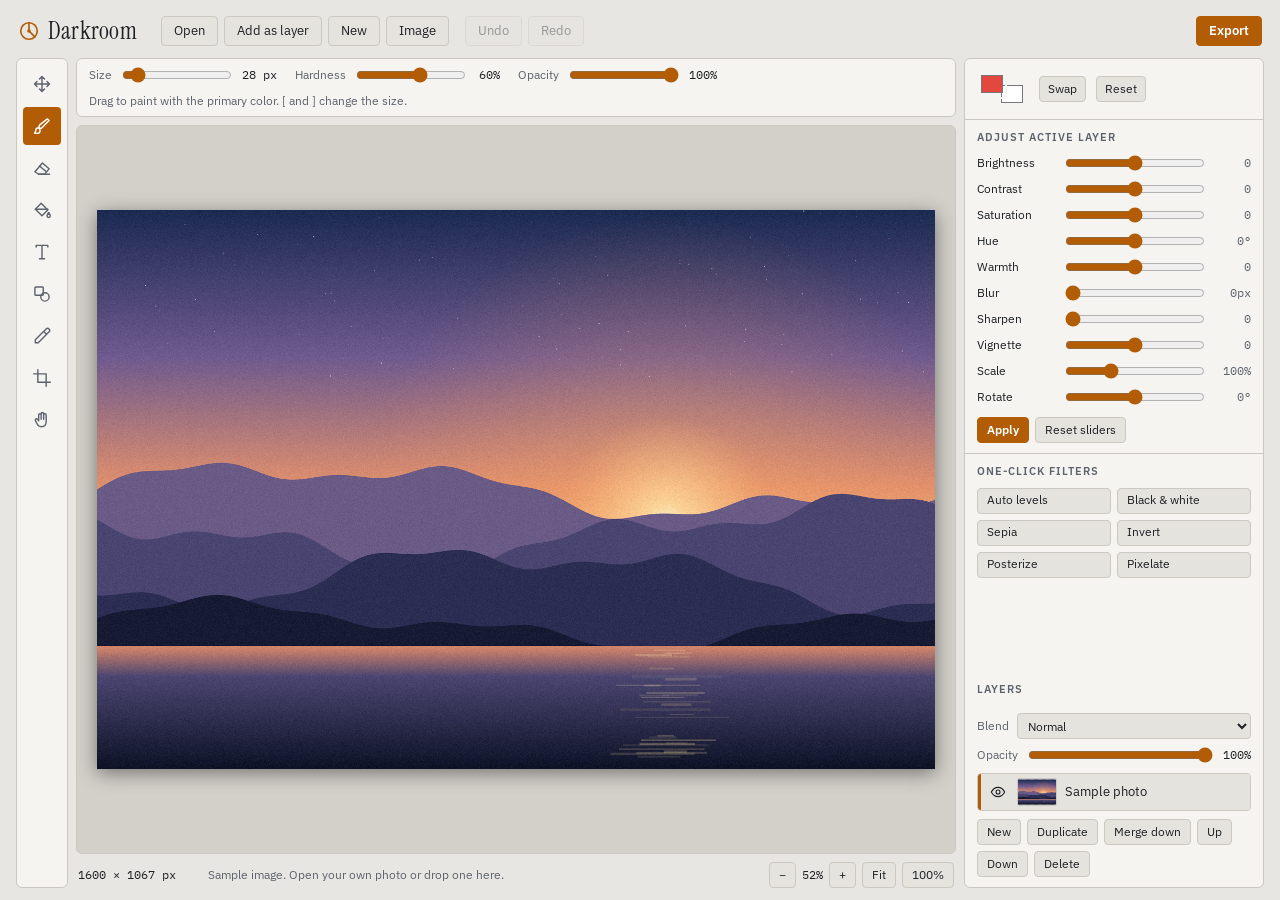
==== photo-editor/index.html @ 84dec525 "Add Darkroom, a browser-based photo editor Single-file editor with layers, blend modes, brush and er" ====
<!doctype html>
<html lang="en">
<head>
<meta charset="utf-8">
<meta name="viewport" content="width=device-width,initial-scale=1,viewport-fit=cover">
<title>Darkroom Editor</title>
<meta name="claude:viewport-fit-sides" content="cover">
<link rel="preconnect" href="https://fonts.googleapis.com">
<link rel="preconnect" href="https://fonts.gstatic.com" crossorigin>
<link href="https://fonts.googleapis.com/css2?family=IBM+Plex+Mono:wght@400;500&family=IBM+Plex+Sans:wght@400;500;600&family=Instrument+Serif&family=Lora:wght@400;700&family=Montserrat:wght@400;700&family=Oswald:wght@400;600&family=Playfair+Display:wght@400;700&display=swap" rel="stylesheet">
<style>
/* Layout: workspace shell. Header on top, tool rail left, canvas stage center, inspector right.
   Dark-first, like a darkroom. The amber accent is the safelight. */
:root {
  --bg: #14161a;
  --panel: #1b1e24;
  --panel-2: #23272f;
  --line: #2f343d;
  --fg: #e7e9ed;
  --muted: #8d95a2;
  --accent: #f2a541;
  --accent-ink: #1b1206;
  --stage: #0e1013;
  --check-a: #3b4049;
  --check-b: #30343c;
  --danger: #e5604f;
  --font-ui: "IBM Plex Sans", system-ui, -apple-system, "Segoe UI", sans-serif;
  --font-display: "Instrument Serif", Georgia, "Times New Roman", serif;
  --font-mono: "IBM Plex Mono", ui-monospace, Menlo, Consolas, monospace;
  color-scheme: dark;
}
@media (prefers-color-scheme: light) {
  :root:not([data-theme="dark"]) {
    --bg: #e8e6e2; --panel: #f5f4f1; --panel-2: #e5e3de; --line: #cbc8c1;
    --fg: #1d2024; --muted: #5d636c; --accent: #b25d06; --accent-ink: #ffffff;
    --stage: #d3d0ca; --check-a: #ffffff; --check-b: #d6d6d6; --danger: #b8392a;
    color-scheme: light;
  }
}
:root[data-theme="light"] {
  --bg: #e8e6e2; --panel: #f5f4f1; --panel-2: #e5e3de; --line: #cbc8c1;
  --fg: #1d2024; --muted: #5d636c; --accent: #b25d06; --accent-ink: #ffffff;
  --stage: #d3d0ca; --check-a: #ffffff; --check-b: #d6d6d6; --danger: #b8392a;
  color-scheme: light;
}

* { box-sizing: border-box; }
[hidden] { display: none !important; }
html, body { height: 100%; }
body {
  margin: 0;
  background: var(--bg);
  color: var(--fg);
  font: 13px/1.4 var(--font-ui);
  padding-left: max(16px, env(safe-area-inset-left, 0px));
  padding-right: max(16px, env(safe-area-inset-right, 0px));
  padding-block: 12px;
  -webkit-font-smoothing: antialiased;
}
button, input, select, textarea { font: inherit; color: inherit; }
button { cursor: pointer; }
:focus-visible { outline: 2px solid var(--accent); outline-offset: 1px; }

.app {
  height: 100%;
  display: grid;
  grid-template-columns: 52px minmax(0, 1fr) 300px;
  grid-template-rows: auto auto minmax(0, 1fr) auto;
  grid-template-areas: "top top top" "rail opts side" "rail stage side" "rail status side";
  gap: 8px;
  min-width: 0;
}
.top { grid-area: top; display: flex; flex-wrap: wrap; align-items: center; gap: 8px 16px; padding: 4px 2px; min-width: 0; }
.rail { grid-area: rail; }
.opts { grid-area: opts; }
.stagewrap { grid-area: stage; }
.status { grid-area: status; }
.side { grid-area: side; }

.brand { display: flex; align-items: center; gap: 8px; margin-right: 8px; }
.brand svg { width: 22px; height: 22px; color: var(--accent); }
.word { font-family: var(--font-display); font-size: 24px; line-height: 1; letter-spacing: .01em; }
.group { display: flex; flex-wrap: wrap; gap: 6px; align-items: center; }

.btn {
  height: 30px; padding: 0 12px; border-radius: 4px;
  background: var(--panel-2); border: 1px solid var(--line); color: var(--fg);
  display: inline-flex; align-items: center; gap: 6px; white-space: nowrap;
}
.btn:hover:not(:disabled) { border-color: var(--muted); }
.btn:disabled { opacity: .4; cursor: default; }
.btn.primary { background: var(--accent); color: var(--accent-ink); border-color: var(--accent); font-weight: 600; }
.btn.sm { height: 26px; padding: 0 9px; font-size: 12px; }
.btn[aria-pressed="true"] { border-color: var(--accent); color: var(--accent); }

.menu { position: relative; }
.menu summary { list-style: none; }
.menu summary::-webkit-details-marker { display: none; }
.menu-pop {
  position: absolute; z-index: 20; top: 34px; left: 0; min-width: 190px;
  background: var(--panel); border: 1px solid var(--line); border-radius: 6px; padding: 4px;
  display: flex; flex-direction: column; box-shadow: 0 10px 30px rgba(0,0,0,.35);
}
.menu-pop button { text-align: left; background: none; border: 0; padding: 7px 10px; border-radius: 4px; }
.menu-pop button:hover { background: var(--panel-2); }

.rail {
  background: var(--panel); border: 1px solid var(--line); border-radius: 6px;
  display: flex; flex-direction: column; align-items: center; gap: 4px; padding: 6px 0;
}
.tool {
  width: 38px; height: 38px; display: grid; place-items: center;
  background: none; border: 1px solid transparent; border-radius: 4px; color: var(--muted);
}
.tool svg { width: 20px; height: 20px; fill: none; stroke: currentColor; stroke-width: 1.7; stroke-linecap: round; stroke-linejoin: round; }
.tool:hover { color: var(--fg); background: var(--panel-2); }
.tool[aria-pressed="true"] { color: var(--accent-ink); background: var(--accent); }

.opts {
  background: var(--panel); border: 1px solid var(--line); border-radius: 6px;
  display: flex; flex-wrap: wrap; align-items: center; gap: 8px 18px; padding: 6px 12px; min-height: 42px; min-width: 0;
}
.ctl { display: inline-flex; align-items: center; gap: 8px; color: var(--muted); font-size: 12px; }
.ctl output { font-family: var(--font-mono); font-size: 11.5px; color: var(--fg); min-width: 3.4ch; text-align: right; font-variant-numeric: tabular-nums; }
.ctl input[type="range"] { width: 110px; }
.ctl select, .field select, .field input[type="text"], .field input[type="number"] {
  height: 26px; background: var(--panel-2); border: 1px solid var(--line); border-radius: 4px; padding: 0 6px; color: var(--fg);
}
.hint { color: var(--muted); font-size: 12px; }
input[type="range"] { accent-color: var(--accent); }
input[type="checkbox"] { accent-color: var(--accent); }

.stagewrap {
  position: relative; background: var(--stage); border: 1px solid var(--line); border-radius: 6px; overflow: hidden; min-height: 240px; min-width: 0;
}
#view { position: absolute; inset: 0; width: 100%; height: 100%; touch-action: none; display: block; }
#textInput {
  position: absolute; margin: 0; padding: 0; min-width: 40px; border: 1px dashed var(--accent); outline: none; resize: none;
  background: transparent; line-height: 1.2; overflow: hidden; white-space: pre; z-index: 5; transform-origin: 0 0;
}
.dropnote {
  position: absolute; inset: 8px; border: 2px dashed var(--accent); border-radius: 8px; display: grid; place-items: center;
  background: color-mix(in srgb, var(--stage) 80%, transparent); color: var(--accent); font-size: 16px; font-weight: 600; z-index: 6; pointer-events: none;
}

.status {
  display: flex; flex-wrap: wrap; gap: 4px 16px; align-items: center; color: var(--muted); font-size: 12px; padding: 0 2px; min-width: 0;
}
.status .mono { font-family: var(--font-mono); font-size: 11.5px; color: var(--fg); font-variant-numeric: tabular-nums; }
.status .zoom { margin-left: auto; display: flex; gap: 6px; align-items: center; }

.side {
  background: var(--panel); border: 1px solid var(--line); border-radius: 6px;
  display: flex; flex-direction: column; min-height: 0; min-width: 0;
}
.side h2 {
  margin: 0 0 8px; font-size: 11px; font-weight: 600; text-transform: uppercase; letter-spacing: .09em; color: var(--muted);
}
.side section { padding: 10px 12px; border-bottom: 1px solid var(--line); }
.side section:last-child { border-bottom: 0; }
.scroll { flex: 1 1 auto; min-height: 120px; overflow: auto; }
.colors { display: flex; align-items: center; gap: 10px; }
.swatches { position: relative; width: 52px; height: 40px; }
.swatches input[type="color"] { position: absolute; width: 30px; height: 30px; padding: 0; border: 2px solid var(--panel); border-radius: 4px; background: none; cursor: pointer; }
#fgIn { left: 0; top: 0; z-index: 2; }
#bgIn { left: 20px; top: 10px; }
.colors .btn { padding: 0 8px; }

.adj { display: grid; grid-template-columns: 78px minmax(0, 1fr) 40px; align-items: center; gap: 6px 8px; }
.adj label { color: var(--fg); font-size: 12px; }
.adj output { font-family: var(--font-mono); font-size: 11.5px; text-align: right; color: var(--muted); cursor: pointer; font-variant-numeric: tabular-nums; }
.adj output.on { color: var(--accent); }
.adj input[type="range"] { width: 100%; min-width: 0; }
.row { display: flex; gap: 6px; margin-top: 10px; flex-wrap: wrap; }
.filters { display: grid; grid-template-columns: repeat(2, minmax(0, 1fr)); gap: 6px; }

.layers { flex: 0 0 auto; display: flex; flex-direction: column; gap: 8px; }
.lprops { display: grid; grid-template-columns: 1fr; gap: 6px; }
.lprops .ctl { justify-content: space-between; }
.lprops .ctl input[type="range"] { flex: 1; min-width: 0; }
.lprops select { flex: 1; min-width: 0; }
#layerList { list-style: none; margin: 0; padding: 0; max-height: 190px; overflow: auto; display: flex; flex-direction: column; gap: 2px; border: 1px solid var(--line); border-radius: 4px; background: var(--bg); }
.layer { display: flex; align-items: center; gap: 8px; padding: 4px 6px; cursor: pointer; border-left: 3px solid transparent; }
.layer.active { background: var(--panel-2); border-left-color: var(--accent); }
.layer .eye { width: 22px; height: 22px; background: none; border: 0; color: var(--muted); display: grid; place-items: center; padding: 0; }
.layer .eye[aria-pressed="true"] { color: var(--fg); }
.layer .eye svg { width: 16px; height: 16px; fill: none; stroke: currentColor; stroke-width: 1.7; stroke-linecap: round; stroke-linejoin: round; }
.layer canvas.th { width: 40px; height: 28px; border: 1px solid var(--line); border-radius: 2px; background: repeating-conic-gradient(var(--check-a) 0 25%, var(--check-b) 0 50%) 0 0 / 8px 8px; flex: none; }
.layer .nm { flex: 1; min-width: 0; overflow: hidden; text-overflow: ellipsis; white-space: nowrap; }
.layer input.rn { flex: 1; min-width: 0; height: 22px; background: var(--panel); border: 1px solid var(--accent); border-radius: 3px; padding: 0 4px; }
.lbtns { display: flex; flex-wrap: wrap; gap: 6px; }

.modal { position: fixed; inset: 0; z-index: 50; display: grid; place-items: center; background: rgba(8, 9, 11, .6); padding: 16px; }
.modal .card { width: min(420px, 100%); background: var(--panel); border: 1px solid var(--line); border-radius: 8px; padding: 18px; display: flex; flex-direction: column; gap: 12px; max-height: 100%; overflow: auto; }
.modal h3 { margin: 0; font-family: var(--font-display); font-weight: 400; font-size: 24px; }
.field { display: grid; grid-template-columns: 96px minmax(0, 1fr); align-items: center; gap: 8px; }
.field input[type="number"], .field input[type="text"], .field select { width: 100%; min-width: 0; }
.presets { display: flex; flex-wrap: wrap; gap: 6px; }
.mrow { display: flex; justify-content: flex-end; gap: 8px; margin-top: 4px; }

.toast {
  position: fixed; left: 50%; bottom: max(20px, env(safe-area-inset-bottom, 0px)); transform: translateX(-50%);
  background: var(--fg); color: var(--bg); padding: 8px 14px; border-radius: 6px; font-size: 13px; z-index: 60; max-width: calc(100vw - 32px);
}

@media (max-width: 860px) {
  html, body { height: auto; min-height: 100%; }
  .app { height: auto; grid-template-columns: minmax(0, 1fr); grid-template-rows: auto; grid-template-areas: "top" "rail" "opts" "stage" "status" "side"; }
  .rail { flex-direction: row; overflow-x: auto; justify-content: flex-start; padding: 4px 6px; }
  .tool { flex: none; }
  .stagewrap { height: min(62vh, 560px); }
  .scroll { overflow: visible; }
  #layerList { max-height: 220px; }
}
@media (prefers-reduced-motion: reduce) { * { transition: none !important; animation: none !important; } }
</style>

<div class="app" id="app">
  <header class="top">
    <div class="brand">
      <svg viewBox="0 0 24 24" aria-hidden="true"><circle cx="12" cy="12" r="9" fill="none" stroke="currentColor" stroke-width="1.8"/><path d="M12 3v9l6.4 6.4" fill="none" stroke="currentColor" stroke-width="1.8" stroke-linecap="round"/><circle cx="12" cy="12" r="2" fill="currentColor"/></svg>
      <span class="word">Darkroom</span>
    </div>
    <div class="group">
      <button class="btn" id="btnOpen" type="button">Open</button>
      <button class="btn" id="btnPlace" type="button">Add as layer</button>
      <button class="btn" id="btnNew" type="button">New</button>
      <details class="menu" id="imgMenu">
        <summary class="btn">Image</summary>
        <div class="menu-pop" role="menu">
          <button type="button" data-act="rotcw">Rotate 90° clockwise</button>
          <button type="button" data-act="rotccw">Rotate 90° counter-clockwise</button>
          <button type="button" data-act="fliph">Flip horizontal</button>
          <button type="button" data-act="flipv">Flip vertical</button>
          <button type="button" data-act="resize">Resize image…</button>
          <button type="button" data-act="fit">Fit on screen</button>
        </div>
      </details>
    </div>
    <div class="group">
      <button class="btn" id="btnUndo" type="button" disabled>Undo</button>
      <button class="btn" id="btnRedo" type="button" disabled>Redo</button>
    </div>
    <div class="group" style="margin-left:auto">
      <button class="btn primary" id="btnExport" type="button">Export</button>
    </div>
  </header>

  <nav class="rail" id="rail" aria-label="Tools"></nav>
  <div class="opts" id="opts" aria-label="Tool options"></div>

  <div class="stagewrap" id="stage">
    <canvas id="view" aria-label="Editing canvas"></canvas>
    <textarea id="textInput" hidden spellcheck="false" aria-label="Text to add"></textarea>
    <div class="dropnote" id="dropnote" hidden>Drop an image to open it</div>
  </div>

  <div class="status" id="status">
    <span id="stInfo" class="mono"></span>
    <span id="stPos" class="mono"></span>
    <span id="stHint"></span>
    <span class="zoom">
      <button class="btn sm" id="zOut" type="button" aria-label="Zoom out">−</button>
      <span class="mono" id="zLabel">100%</span>
      <button class="btn sm" id="zIn" type="button" aria-label="Zoom in">+</button>
      <button class="btn sm" id="zFit" type="button">Fit</button>
      <button class="btn sm" id="z100" type="button">100%</button>
    </span>
  </div>

  <aside class="side" aria-label="Inspector">
    <section class="colors">
      <div class="swatches">
        <input type="color" id="bgIn" value="#ffffff" aria-label="Secondary color">
        <input type="color" id="fgIn" value="#e2483d" aria-label="Primary color">
      </div>
      <button class="btn sm" id="swapC" type="button" title="Swap colors (X)">Swap</button>
      <button class="btn sm" id="resetC" type="button" title="Default colors (D)">Reset</button>
    </section>
    <div class="scroll">
      <section>
        <h2>Adjust active layer</h2>
        <div class="adj" id="adj"></div>
        <div class="row">
          <button class="btn sm primary" id="adjApply" type="button">Apply</button>
          <button class="btn sm" id="adjReset" type="button">Reset sliders</button>
        </div>
      </section>
      <section>
        <h2>One-click filters</h2>
        <div class="filters" id="filters"></div>
      </section>
    </div>
    <section class="layers">
      <h2>Layers</h2>
      <div class="lprops">
        <label class="ctl">Blend <select id="blend"></select></label>
        <label class="ctl">Opacity <input type="range" id="lopacity" min="0" max="100" value="100"><output id="lopOut">100%</output></label>
      </div>
      <ul id="layerList"></ul>
      <div class="lbtns">
        <button class="btn sm" id="lNew" type="button">New</button>
        <button class="btn sm" id="lDup" type="button">Duplicate</button>
        <button class="btn sm" id="lMerge" type="button">Merge down</button>
        <button class="btn sm" id="lUp" type="button" aria-label="Move layer up">Up</button>
        <button class="btn sm" id="lDown" type="button" aria-label="Move layer down">Down</button>
        <button class="btn sm" id="lDel" type="button">Delete</button>
      </div>
    </section>
  </aside>
</div>

<input type="file" id="openInput" accept="image/*" hidden>
<input type="file" id="placeInput" accept="image/*" multiple hidden>

<div class="modal" id="mNew" hidden>
  <form class="card" id="fNew">
    <h3>New document</h3>
    <div class="presets">
      <button class="btn sm" type="button" data-w="1080" data-h="1080">Square 1080</button>
      <button class="btn sm" type="button" data-w="1920" data-h="1080">Wide 1920×1080</button>
      <button class="btn sm" type="button" data-w="1080" data-h="1350">Portrait 1080×1350</button>
      <button class="btn sm" type="button" data-w="3000" data-h="2000">Photo 3000×2000</button>
    </div>
    <label class="field">Width (px)<input type="number" id="nW" min="16" max="6000" value="1920"></label>
    <label class="field">Height (px)<input type="number" id="nH" min="16" max="6000" value="1080"></label>
    <label class="field">Background
      <select id="nBg"><option value="#ffffff">White</option><option value="#000000">Black</option><option value="transparent">Transparent</option></select>
    </label>
    <div class="mrow"><button class="btn" type="button" data-close>Cancel</button><button class="btn primary" type="submit">Create</button></div>
  </form>
</div>

<div class="modal" id="mResize" hidden>
  <form class="card" id="fResize">
    <h3>Resize image</h3>
    <label class="field">Width (px)<input type="number" id="rW" min="16" max="6000"></label>
    <label class="field">Height (px)<input type="number" id="rH" min="16" max="6000"></label>
    <label class="ctl"><input type="checkbox" id="rLock" checked> Keep proportions</label>
    <div class="mrow"><button class="btn" type="button" data-close>Cancel</button><button class="btn primary" type="submit">Resize</button></div>
  </form>
</div>

<div class="modal" id="mExport" hidden>
  <form class="card" id="fExport">
    <h3>Export</h3>
    <label class="field">File name<input type="text" id="eName" value="darkroom-image"></label>
    <label class="field">Format
      <select id="eFmt"><option value="png">PNG (lossless, keeps transparency)</option><option value="jpeg">JPEG (smaller, no transparency)</option><option value="webp">WebP (small, keeps transparency)</option></select>
    </label>
    <label class="field" id="eQRow">Quality<span class="ctl"><input type="range" id="eQ" min="40" max="100" value="92"><output id="eQOut">92%</output></span></label>
    <p class="hint" id="eInfo" style="margin:0"></p>
    <div class="mrow"><button class="btn" type="button" data-close>Cancel</button><button class="btn primary" type="submit">Save image</button></div>
  </form>
</div>

<div class="toast" id="toast" role="status" aria-live="polite" hidden></div>

<script>
(() => {
'use strict';

/* ---------- helpers ---------- */
const $ = (s, r = document) => r.querySelector(s);
const $$ = (s, r = document) => [...r.querySelectorAll(s)];
const clamp = (v, a, b) => Math.min(b, Math.max(a, v));
const mk = (w, h) => { const c = document.createElement('canvas'); c.width = Math.max(1, Math.round(w)); c.height = Math.max(1, Math.round(h)); return c; };
const g2 = c => c.getContext('2d');
const clone = c => { const n = mk(c.width, c.height); g2(n).drawImage(c, 0, 0); return n; };
const hexToRgb = h => { const n = parseInt(h.slice(1), 16); return [(n >> 16) & 255, (n >> 8) & 255, n & 255]; };
const toHex = (r, g, b) => '#' + [r, g, b].map(v => v.toString(16).padStart(2, '0')).join('');
function el(tag, attrs = {}, ...kids) {
  const e = document.createElement(tag);
  for (const [k, v] of Object.entries(attrs)) {
    if (k === 'class') e.className = v; else if (k === 'text') e.textContent = v; else e.setAttribute(k, v);
  }
  kids.forEach(k => e.append(k));
  return e;
}
let uid = 1;
const MAX_SIDE = 4000;      // longest side of an opened photo
const MAX_DOC = 6000;       // longest side of a new or resized document

/* ---------- state ---------- */
const S = {
  w: 0, h: 0, layers: [], activeId: null,
  fg: '#e2483d', bg: '#ffffff', tool: 'brush', pristine: true,
  view: { z: 1, x: 0, y: 0 }, space: false, crop: null, cursor: null, draft: null,
};
const OPT = {
  brush: { size: 28, hardness: 60, opacity: 100 },
  eraser: { size: 48, hardness: 60, opacity: 100 },
  bucket: { tol: 30 },
  shape: { kind: 'rect', fill: true, outline: false, sw: 6 },
  text: { family: 'Playfair Display', size: 72, bold: false, italic: false, outline: false },
  crop: { ratio: 'free' },
};
const active = () => S.layers.find(l => l.id === S.activeId);
function newLayer(name, canvas) {
  return { id: uid++, name, canvas: canvas || mk(S.w, S.h), visible: true, opacity: 100, blend: 'source-over', ox: 0, oy: 0, thumb: true };
}

/* ---------- rendering ---------- */
const viewEl = $('#view'), vctx = viewEl.getContext('2d');
const comp = mk(16, 16);
let compDirty = true, rafId = 0, dpr = 1, thumbTimer = 0;
let T = { stage: '#0e1013', a: '#3b4049', b: '#30343c', accent: '#f2a541' };
let checkPattern = null;

function readTheme() {
  const cs = getComputedStyle(document.documentElement);
  const v = n => cs.getPropertyValue(n).trim();
  T = { stage: v('--stage') || T.stage, a: v('--check-a') || T.a, b: v('--check-b') || T.b, accent: v('--accent') || T.accent };
  const p = mk(16, 16), x = g2(p);
  x.fillStyle = T.a; x.fillRect(0, 0, 16, 16);
  x.fillStyle = T.b; x.fillRect(0, 0, 8, 8); x.fillRect(8, 8, 8, 8);
  checkPattern = vctx.createPattern(p, 'repeat');
  requestRender();
}
function requestRender() { if (!rafId) rafId = requestAnimationFrame(() => { rafId = 0; render(); }); }
function invalidate(layer) {
  compDirty = true;
  if (layer) { layer.thumb = true; clearTimeout(thumbTimer); thumbTimer = setTimeout(updateThumbs, 250); }
  requestRender();
}

let stroke = null;
let scratch = null;
function strokePreview(L) {
  if (!scratch || scratch.width !== L.canvas.width || scratch.height !== L.canvas.height) scratch = mk(L.canvas.width, L.canvas.height);
  const x = g2(scratch);
  x.globalCompositeOperation = 'source-over'; x.globalAlpha = 1;
  x.clearRect(0, 0, scratch.width, scratch.height);
  x.drawImage(L.canvas, 0, 0);
  x.globalAlpha = stroke.opacity;
  x.globalCompositeOperation = stroke.erase ? 'destination-out' : 'source-over';
  x.drawImage(stroke.buf, 0, 0);
  x.globalAlpha = 1; x.globalCompositeOperation = 'source-over';
  return scratch;
}
function composite() {
  compDirty = false;
  if (comp.width !== S.w || comp.height !== S.h) { comp.width = S.w; comp.height = S.h; }
  const x = g2(comp);
  x.globalAlpha = 1; x.globalCompositeOperation = 'source-over';
  x.clearRect(0, 0, comp.width, comp.height);
  for (const L of S.layers) {
    if (!L.visible) continue;
    x.globalAlpha = L.opacity / 100;
    x.globalCompositeOperation = L.blend;
    x.drawImage(stroke && stroke.layer === L ? strokePreview(L) : L.canvas, L.ox, L.oy);
  }
  x.globalAlpha = 1; x.globalCompositeOperation = 'source-over';
}

function drawShape(x, d) {
  let { x0, y0, x1, y1 } = d;
  if (d.shift) {
    if (d.kind === 'line') {
      const dx = x1 - x0, dy = y1 - y0, len = Math.hypot(dx, dy), a = Math.round(Math.atan2(dy, dx) / (Math.PI / 4)) * (Math.PI / 4);
      x1 = x0 + Math.cos(a) * len; y1 = y0 + Math.sin(a) * len;
    } else {
      const m = Math.max(Math.abs(x1 - x0), Math.abs(y1 - y0));
      x1 = x0 + Math.sign(x1 - x0 || 1) * m; y1 = y0 + Math.sign(y1 - y0 || 1) * m;
    }
  }
  x.save();
  x.lineWidth = OPT.shape.sw; x.lineJoin = 'round'; x.lineCap = 'round';
  x.beginPath();
  if (d.kind === 'line') {
    x.strokeStyle = S.fg; x.moveTo(x0, y0); x.lineTo(x1, y1); x.stroke();
  } else {
    if (d.kind === 'rect') x.rect(Math.min(x0, x1), Math.min(y0, y1), Math.abs(x1 - x0), Math.abs(y1 - y0));
    else x.ellipse((x0 + x1) / 2, (y0 + y1) / 2, Math.abs(x1 - x0) / 2, Math.abs(y1 - y0) / 2, 0, 0, Math.PI * 2);
    if (OPT.shape.fill) { x.fillStyle = S.fg; x.fill(); }
    if (OPT.shape.outline) { x.strokeStyle = S.bg; x.stroke(); }
  }
  x.restore();
}

const HANDLES = ['nw', 'n', 'ne', 'e', 'se', 's', 'sw', 'w'];
function cropRect() {
  const c = S.crop; if (!c) return null;
  return { x0: Math.min(c.x0, c.x1), y0: Math.min(c.y0, c.y1), x1: Math.max(c.x0, c.x1), y1: Math.max(c.y0, c.y1) };
}
function handlePos(r, h) {
  const mx = (r.x0 + r.x1) / 2, my = (r.y0 + r.y1) / 2;
  return { nw: [r.x0, r.y0], n: [mx, r.y0], ne: [r.x1, r.y0], e: [r.x1, my], se: [r.x1, r.y1], s: [mx, r.y1], sw: [r.x0, r.y1], w: [r.x0, my] }[h];
}

function render() {
  const W = viewEl.clientWidth, H = viewEl.clientHeight;
  if (!W || !H) return;
  if (compDirty) composite();
  const v = S.view, x = vctx;
  x.setTransform(dpr, 0, 0, dpr, 0, 0);
  x.fillStyle = T.stage; x.fillRect(0, 0, W, H);
  const dw = S.w * v.z, dh = S.h * v.z;
  x.save(); x.shadowColor = 'rgba(0,0,0,.45)'; x.shadowBlur = 18; x.shadowOffsetY = 4; x.fillStyle = T.b; x.fillRect(v.x, v.y, dw, dh); x.restore();
  x.save(); x.translate(v.x, v.y); x.fillStyle = checkPattern; x.fillRect(0, 0, dw, dh); x.restore();
  x.save();
  x.translate(v.x, v.y); x.scale(v.z, v.z);
  x.imageSmoothingEnabled = v.z < 2; x.imageSmoothingQuality = 'high';
  x.drawImage(comp, 0, 0);
  if (S.draft) drawShape(x, S.draft);
  const cr = cropRect();
  if (cr) {
    x.fillStyle = 'rgba(0,0,0,.55)';
    x.beginPath(); x.rect(0, 0, S.w, S.h); x.rect(cr.x0, cr.y0, cr.x1 - cr.x0, cr.y1 - cr.y0); x.fill('evenodd');
    x.strokeStyle = '#fff'; x.lineWidth = 1 / v.z; x.strokeRect(cr.x0, cr.y0, cr.x1 - cr.x0, cr.y1 - cr.y0);
    x.strokeStyle = 'rgba(255,255,255,.35)';
    for (let i = 1; i < 3; i++) {
      const gx = cr.x0 + (cr.x1 - cr.x0) * i / 3, gy = cr.y0 + (cr.y1 - cr.y0) * i / 3;
      x.beginPath(); x.moveTo(gx, cr.y0); x.lineTo(gx, cr.y1); x.moveTo(cr.x0, gy); x.lineTo(cr.x1, gy); x.stroke();
    }
    x.fillStyle = '#fff'; x.strokeStyle = '#000';
    const hs = 5 / v.z;
    for (const h of HANDLES) { const [hx, hy] = handlePos(cr, h); x.fillRect(hx - hs, hy - hs, hs * 2, hs * 2); x.strokeRect(hx - hs, hy - hs, hs * 2, hs * 2); }
  }
  x.restore();
  if (S.cursor && (S.tool === 'brush' || S.tool === 'eraser') && !panning && !spaceOrHand()) {
    const o = OPT[S.tool], r = Math.max(1.5, o.size * v.z / 2);
    x.lineWidth = 1; x.strokeStyle = 'rgba(0,0,0,.8)'; x.beginPath(); x.arc(S.cursor.x, S.cursor.y, r + 0.5, 0, 7); x.stroke();
    x.strokeStyle = 'rgba(255,255,255,.9)'; x.beginPath(); x.arc(S.cursor.x, S.cursor.y, r - 0.5, 0, 7); x.stroke();
  }
  if (textEd) positionTextEditor();
}

function sizeView() {
  const st = $('#stage');
  dpr = window.devicePixelRatio || 1;
  const W = st.clientWidth, H = st.clientHeight;
  viewEl.width = Math.round(W * dpr); viewEl.height = Math.round(H * dpr);
  requestRender();
}
let fitted = false;
function fit() {
  const W = viewEl.clientWidth, H = viewEl.clientHeight;
  if (!W || !H || !S.w) return;
  const z = Math.min((W - 40) / S.w, (H - 40) / S.h, 1);
  S.view.z = z; S.view.x = (W - S.w * z) / 2; S.view.y = (H - S.h * z) / 2;
  fitted = true; updateStatus(); requestRender();
}
function setZoom(nz, cx, cy) {
  nz = clamp(nz, 0.02, 32);
  const v = S.view;
  if (cx === undefined) { cx = viewEl.clientWidth / 2; cy = viewEl.clientHeight / 2; }
  const dx = (cx - v.x) / v.z, dy = (cy - v.y) / v.z;
  v.z = nz; v.x = cx - dx * nz; v.y = cy - dy * nz;
  updateStatus(); requestRender();
}
function toDoc(e) {
  const r = viewEl.getBoundingClientRect(), v = S.view;
  return { x: (e.clientX - r.left - v.x) / v.z, y: (e.clientY - r.top - v.y) / v.z, sx: e.clientX - r.left, sy: e.clientY - r.top };
}

/* ---------- history ---------- */
const H = { stack: [], idx: 0 };
const PROPS = ['name', 'visible', 'opacity', 'blend', 'ox', 'oy'];
function snapStruct() { return { layers: S.layers.slice(), props: S.layers.map(l => PROPS.map(k => l[k])), active: S.activeId }; }
function restoreStruct(s) {
  S.layers = s.layers.slice();
  s.layers.forEach((l, i) => { PROPS.forEach((k, j) => { l[k] = s.props[i][j]; }); l.thumb = true; });
  S.activeId = s.active;
  if (!active() && S.layers.length) S.activeId = S.layers[S.layers.length - 1].id;
}
function snapDoc() { return { ...snapStruct(), w: S.w, h: S.h, canvases: S.layers.map(l => l.canvas) }; }
function restoreDoc(s) { restoreStruct(s); S.w = s.w; S.h = s.h; s.layers.forEach((l, i) => { l.canvas = s.canvases[i]; }); }
const structSwap = before => { let held = before; return () => { const cur = snapStruct(); restoreStruct(held); held = cur; afterHistory(); }; };
const docSwap = before => { let held = before; return () => { const cur = snapDoc(); restoreDoc(held); held = cur; afterHistory(); }; };
function cut(c, r) { const n = mk(r.w, r.h); g2(n).drawImage(c, -r.x, -r.y); return n; }
function paste(c, r, src) {
  const x = g2(c); x.save(); x.beginPath(); x.rect(r.x, r.y, r.w, r.h); x.clip();
  x.globalCompositeOperation = 'source-over'; x.globalAlpha = 1;
  x.clearRect(r.x, r.y, r.w, r.h); x.drawImage(src, r.x, r.y); x.restore();
}
const regionSwap = (L, r, before) => { let held = before; return () => { const cur = cut(L.canvas, r); paste(L.canvas, r, held); held = cur; invalidate(L); renderLayers(); }; };
const fullRect = () => ({ x: 0, y: 0, w: S.w, h: S.h });

function pushHist(label, sw, bytes = 0) {
  H.stack.length = H.idx;
  H.stack.push({ label, sw, bytes });
  H.idx = H.stack.length;
  let total = H.stack.reduce((a, b) => a + b.bytes, 0);
  while (H.stack.length > 1 && (H.stack.length > 80 || total > 500e6)) { total -= H.stack[0].bytes; H.stack.shift(); H.idx--; }
  S.pristine = false;
  updateUndoUI();
}
function undo() {
  settlePending(true);
  if (H.idx === 0) return;
  const it = H.stack[--H.idx];
  for (let i = it.sw.length - 1; i >= 0; i--) it.sw[i]();
  updateUndoUI(); toast('Undid ' + it.label.toLowerCase());
}
function redo() {
  settlePending(true);
  if (H.idx >= H.stack.length) return;
  const it = H.stack[H.idx++];
  for (let i = 0; i < it.sw.length; i++) it.sw[i]();
  updateUndoUI(); toast('Redid ' + it.label.toLowerCase());
}
function updateUndoUI() { $('#btnUndo').disabled = H.idx === 0; $('#btnRedo').disabled = H.idx >= H.stack.length; }
let lastDims = '';
function afterHistory() {
  const d = S.w + 'x' + S.h;
  if (d !== lastDims) { lastDims = d; fit(); }
  S.crop = null;
  compDirty = true; renderLayers(); syncLayerProps(); updateStatus(); requestRender();
}
function docOp(label, fn) {
  settlePending(true);
  const b = snapDoc();
  const bytes = b.canvases.reduce((a, c) => a + c.width * c.height * 4, 0);
  fn();
  pushHist(label, [docSwap(b)], bytes);
  lastDims = S.w + 'x' + S.h;
  afterHistory(); fit();
}

/* ---------- pixel math ---------- */
function mul3(a, b) {
  const r = [];
  for (let i = 0; i < 3; i++) for (let j = 0; j < 3; j++) r.push(a[i * 3] * b[j] + a[i * 3 + 1] * b[3 + j] + a[i * 3 + 2] * b[6 + j]);
  return r;
}
function colorAdjust(d, P) {
  const s = 1 + P.saturation / 100, a = P.hue * Math.PI / 180, c = Math.cos(a), n = Math.sin(a);
  const Hm = [
    .213 + c * .787 - n * .213, .715 - c * .715 - n * .715, .072 - c * .072 + n * .928,
    .213 - c * .213 + n * .143, .715 + c * .285 + n * .140, .072 - c * .072 - n * .283,
    .213 - c * .213 - n * .787, .715 - c * .715 + n * .715, .072 + c * .928 + n * .072,
  ];
  const lr = .2126, lg = .7152, lb = .0722, t = 1 - s;
  const Sm = [lr * t + s, lg * t, lb * t, lr * t, lg * t + s, lb * t, lr * t, lg * t, lb * t + s];
  const M = mul3(Hm, Sm);
  const br = P.brightness * 1.8, ct = P.contrast * 1.6, cf = (259 * (ct + 255)) / (255 * (259 - ct));
  const tr = P.temperature * 0.5;
  for (let i = 0; i < d.length; i += 4) {
    const r = d[i], g = d[i + 1], b = d[i + 2];
    let nr = M[0] * r + M[1] * g + M[2] * b + tr + br;
    let ng = M[3] * r + M[4] * g + M[5] * b + tr * 0.1 + br;
    let nb = M[6] * r + M[7] * g + M[8] * b - tr + br;
    d[i] = (nr - 128) * cf + 128; d[i + 1] = (ng - 128) * cf + 128; d[i + 2] = (nb - 128) * cf + 128;
  }
}
function vignette(d, w, h, amt) {
  const cx = w / 2, cy = h / 2;
  for (let y = 0; y < h; y++) {
    const ny = (y - cy) / cy;
    for (let x = 0; x < w; x++) {
      const nx = (x - cx) / cx;
      const dist = Math.sqrt(nx * nx + ny * ny) / 1.4142;
      const t = Math.max(0, (dist - 0.3) / 0.7), f = t * t * amt, i = (y * w + x) * 4;
      if (f >= 0) { const m = 1 - f; d[i] *= m; d[i + 1] *= m; d[i + 2] *= m; }
      else { const k = -f; d[i] += (255 - d[i]) * k; d[i + 1] += (255 - d[i + 1]) * k; d[i + 2] += (255 - d[i + 2]) * k; }
    }
  }
}
function premul(d) { for (let i = 0; i < d.length; i += 4) { const a = d[i + 3] / 255; d[i] *= a; d[i + 1] *= a; d[i + 2] *= a; } }
function unpremul(d) { for (let i = 0; i < d.length; i += 4) { const a = d[i + 3]; if (a > 0 && a < 255) { const k = 255 / a; d[i] *= k; d[i + 1] *= k; d[i + 2] *= k; } } }
function boxesForGauss(sigma, n) {
  const wi = Math.sqrt(12 * sigma * sigma / n + 1); let wl = Math.floor(wi); if (wl % 2 === 0) wl--;
  const wu = wl + 2, m = Math.round((12 * sigma * sigma - n * wl * wl - 4 * n * wl - 3 * n) / (-4 * wl - 4));
  return Array.from({ length: n }, (_, i) => (i < m ? wl : wu));
}
function boxPass(src, dst, w, h, r, horiz) {
  const n = horiz ? w : h, lines = horiz ? h : w, stride = horiz ? 4 : w * 4, lineStep = horiz ? w * 4 : 4, k = 1 / (2 * r + 1);
  for (let l = 0; l < lines; l++) {
    const base = l * lineStep;
    for (let c = 0; c < 4; c++) {
      const o = base + c;
      let sum = r * src[o];
      for (let j = 0; j <= r; j++) sum += src[o + Math.min(j, n - 1) * stride];
      for (let i = 0; i < n; i++) {
        dst[o + i * stride] = sum * k;
        sum += src[o + Math.min(i + r + 1, n - 1) * stride] - src[o + Math.max(i - r, 0) * stride];
      }
    }
  }
}
function gaussBlur(d, w, h, sigma) {
  const tmp = new Uint8ClampedArray(d.length);
  for (const size of boxesForGauss(sigma, 3)) {
    const r = (size - 1) / 2;
    boxPass(d, tmp, w, h, r, true);
    boxPass(tmp, d, w, h, r, false);
  }
}
function sharpenPx(d, w, h, amt) {
  const copy = d.slice();
  gaussBlur(copy, w, h, 1.4);
  for (let i = 0; i < d.length; i += 4) {
    d[i] = d[i] + amt * (d[i] - copy[i]); d[i + 1] = d[i + 1] + amt * (d[i + 1] - copy[i + 1]); d[i + 2] = d[i + 2] + amt * (d[i + 2] - copy[i + 2]);
  }
}
function contentCenter(c) {
  const w = c.width, h = c.height, d = g2(c).getImageData(0, 0, w, h).data;
  let x0 = w, y0 = h, x1 = -1, y1 = -1;
  for (let y = 0; y < h; y++) for (let x = 0; x < w; x++) if (d[(y * w + x) * 4 + 3] > 8) { if (x < x0) x0 = x; if (x > x1) x1 = x; if (y < y0) y0 = y; if (y > y1) y1 = y; }
  return x1 < 0 ? { x: w / 2, y: h / 2 } : { x: (x0 + x1 + 1) / 2, y: (y0 + y1 + 1) / 2 };
}
function applyPipeline(base, out, P, pend) {
  const w = base.width, h = base.height;
  const colorOn = P.brightness || P.contrast || P.saturation || P.hue || P.temperature;
  const fxOn = P.blur || P.sharpen || P.vignette;
  let src = base;
  if (colorOn || fxOn) {
    const tmp = mk(w, h), tx = g2(tmp);
    tx.drawImage(base, 0, 0);
    const id = tx.getImageData(0, 0, w, h), d = id.data;
    if (colorOn) colorAdjust(d, P);
    if (P.vignette) vignette(d, w, h, P.vignette / 100);
    if (P.blur || P.sharpen) {
      premul(d);
      if (P.blur) gaussBlur(d, w, h, P.blur / 2);
      if (P.sharpen) sharpenPx(d, w, h, P.sharpen / 100 * 2);
      unpremul(d);
    }
    tx.putImageData(id, 0, 0); src = tmp;
  }
  const ox = g2(out);
  ox.setTransform(1, 0, 0, 1, 0, 0); ox.globalCompositeOperation = 'source-over'; ox.globalAlpha = 1;
  ox.clearRect(0, 0, w, h);
  if (P.scale !== 100 || P.rotate !== 0) {
    if (!pend.c) pend.c = contentCenter(base);
    ox.save(); ox.imageSmoothingQuality = 'high';
    ox.translate(pend.c.x, pend.c.y); ox.rotate(P.rotate * Math.PI / 180); const s = P.scale / 100; ox.scale(s, s); ox.translate(-pend.c.x, -pend.c.y);
    ox.drawImage(src, 0, 0); ox.restore();
  } else ox.drawImage(src, 0, 0);
}

/* ---------- adjust panel (live preview, then Apply) ---------- */
const ADJ = [
  { k: 'brightness', l: 'Brightness', min: -100, max: 100, d: 0, u: '' },
  { k: 'contrast', l: 'Contrast', min: -100, max: 100, d: 0, u: '' },
  { k: 'saturation', l: 'Saturation', min: -100, max: 100, d: 0, u: '' },
  { k: 'hue', l: 'Hue', min: -180, max: 180, d: 0, u: '°' },
  { k: 'temperature', l: 'Warmth', min: -100, max: 100, d: 0, u: '' },
  { k: 'blur', l: 'Blur', min: 0, max: 40, d: 0, u: 'px' },
  { k: 'sharpen', l: 'Sharpen', min: 0, max: 100, d: 0, u: '' },
  { k: 'vignette', l: 'Vignette', min: -100, max: 100, d: 0, u: '' },
  { k: 'scale', l: 'Scale', min: 10, max: 300, d: 100, u: '%' },
  { k: 'rotate', l: 'Rotate', min: -180, max: 180, d: 0, u: '°' },
];
const P = {}; ADJ.forEach(a => { P[a.k] = a.d; });
const adjIn = {};
let pending = null, previewQueued = false;
const isDefaultP = () => ADJ.every(a => P[a.k] === a.d);
function buildAdjust() {
  const box = $('#adj');
  ADJ.forEach(a => {
    const id = 'adj_' + a.k;
    const lab = el('label', { for: id, text: a.l });
    const inp = el('input', { type: 'range', id, min: a.min, max: a.max, value: a.d, step: 1 });
    const out = el('output', { for: id, title: 'Double-click to reset', text: a.d + a.u });
    inp.addEventListener('input', () => { P[a.k] = +inp.value; out.textContent = inp.value + a.u; out.classList.toggle('on', P[a.k] !== a.d); onAdjust(); });
    out.addEventListener('dblclick', () => { inp.value = a.d; inp.dispatchEvent(new Event('input')); });
    adjIn[a.k] = { inp, out, a };
    box.append(lab, inp, out);
  });
}
function syncAdjustUI() {
  ADJ.forEach(a => { const { inp, out } = adjIn[a.k]; inp.value = P[a.k]; out.textContent = P[a.k] + a.u; out.classList.toggle('on', P[a.k] !== a.d); });
}
function resetP() { ADJ.forEach(a => { P[a.k] = a.d; }); syncAdjustUI(); }
function onAdjust() {
  const L = active(); if (!L) return;
  if (!pending) pending = { layer: L, base: clone(L.canvas), c: null };
  if (!previewQueued) { previewQueued = true; requestAnimationFrame(() => { previewQueued = false; runPreview(); }); }
}
function runPreview() {
  if (!pending) return;
  applyPipeline(pending.base, pending.layer.canvas, P, pending);
  invalidate(pending.layer);
}
function settlePending(commit) {
  if (!pending) return;
  const p = pending; pending = null;
  if (commit && !isDefaultP()) {
    applyPipeline(p.base, p.layer.canvas, P, p);
    const r = { x: 0, y: 0, w: p.base.width, h: p.base.height };
    pushHist('Adjustment', [regionSwap(p.layer, r, p.base)], r.w * r.h * 4);
  } else {
    const x = g2(p.layer.canvas); x.clearRect(0, 0, p.base.width, p.base.height); x.drawImage(p.base, 0, 0);
  }
  invalidate(p.layer); resetP(); renderLayers();
}

/* ---------- filters ---------- */
function mapPixels(fn) {
  settlePending(true);
  const L = active(); if (!L) return;
  const r = fullRect(), before = cut(L.canvas, r), x = g2(L.canvas);
  const id = x.getImageData(0, 0, r.w, r.h);
  fn(id.data, r.w, r.h);
  x.putImageData(id, 0, 0);
  return { L, r, before };
}
function commitFilter(res, label) { pushHist(label, [regionSwap(res.L, res.r, res.before)], res.r.w * res.r.h * 4); invalidate(res.L); renderLayers(); toast(label + ' applied'); }
const FILTERS = [
  ['Auto levels', () => {
    const res = mapPixels((d) => {
      const hist = new Uint32Array(256); let n = 0;
      for (let i = 0; i < d.length; i += 4) if (d[i + 3] > 0) { hist[(d[i] * .2126 + d[i + 1] * .7152 + d[i + 2] * .0722) | 0]++; n++; }
      if (!n) return;
      let acc = 0, lo = 0, hi = 255;
      for (let i = 0; i < 256; i++) { acc += hist[i]; if (acc >= n * .005) { lo = i; break; } }
      acc = 0; for (let i = 255; i >= 0; i--) { acc += hist[i]; if (acc >= n * .005) { hi = i; break; } }
      if (hi - lo < 10) return;
      const k = 255 / (hi - lo);
      for (let i = 0; i < d.length; i += 4) { d[i] = (d[i] - lo) * k; d[i + 1] = (d[i + 1] - lo) * k; d[i + 2] = (d[i + 2] - lo) * k; }
    });
    if (res) commitFilter(res, 'Auto levels');
  }],
  ['Black & white', () => { const res = mapPixels(d => { for (let i = 0; i < d.length; i += 4) { const y = d[i] * .2126 + d[i + 1] * .7152 + d[i + 2] * .0722; d[i] = d[i + 1] = d[i + 2] = y; } }); if (res) commitFilter(res, 'Black & white'); }],
  ['Sepia', () => { const res = mapPixels(d => { for (let i = 0; i < d.length; i += 4) { const r = d[i], g = d[i + 1], b = d[i + 2]; d[i] = r * .393 + g * .769 + b * .189; d[i + 1] = r * .349 + g * .686 + b * .168; d[i + 2] = r * .272 + g * .534 + b * .131; } }); if (res) commitFilter(res, 'Sepia'); }],
  ['Invert', () => { const res = mapPixels(d => { for (let i = 0; i < d.length; i += 4) { d[i] = 255 - d[i]; d[i + 1] = 255 - d[i + 1]; d[i + 2] = 255 - d[i + 2]; } }); if (res) commitFilter(res, 'Invert'); }],
  ['Posterize', () => { const res = mapPixels(d => { for (let i = 0; i < d.length; i += 4) { d[i] = Math.round(d[i] / 63.75) * 63.75; d[i + 1] = Math.round(d[i + 1] / 63.75) * 63.75; d[i + 2] = Math.round(d[i + 2] / 63.75) * 63.75; } }); if (res) commitFilter(res, 'Posterize'); }],
  ['Pixelate', () => {
    settlePending(true);
    const L = active(); if (!L) return;
    const r = fullRect(), before = cut(L.canvas, r), size = Math.max(6, Math.round(Math.max(r.w, r.h) / 90));
    const small = mk(Math.ceil(r.w / size), Math.ceil(r.h / size));
    g2(small).drawImage(L.canvas, 0, 0, small.width, small.height);
    const x = g2(L.canvas); x.clearRect(0, 0, r.w, r.h); x.imageSmoothingEnabled = false;
    x.drawImage(small, 0, 0, small.width * size, small.height * size); x.imageSmoothingEnabled = true;
    commitFilter({ L, r, before }, 'Pixelate');
  }],
];
function buildFilters() {
  const box = $('#filters');
  FILTERS.forEach(([name, fn]) => { const b = el('button', { class: 'btn sm', type: 'button', text: name }); b.addEventListener('click', fn); box.append(b); });
}

/* ---------- layers ---------- */
const BLENDS = [['source-over', 'Normal'], ['multiply', 'Multiply'], ['screen', 'Screen'], ['overlay', 'Overlay'], ['darken', 'Darken'], ['lighten', 'Lighten'], ['color-dodge', 'Color dodge'], ['color-burn', 'Color burn'], ['hard-light', 'Hard light'], ['soft-light', 'Soft light'], ['difference', 'Difference'], ['exclusion', 'Exclusion'], ['hue', 'Hue'], ['saturation', 'Saturation'], ['color', 'Color'], ['luminosity', 'Luminosity']];
const EYE = '<svg viewBox="0 0 24 24" aria-hidden="true"><path d="M2 12s3.6-7 10-7 10 7 10 7-3.6 7-10 7S2 12 2 12z"/><circle cx="12" cy="12" r="3"/></svg>';
const EYE_OFF = '<svg viewBox="0 0 24 24" aria-hidden="true"><path d="M3 3l18 18M10.6 5.1A10 10 0 0112 5c6.4 0 10 7 10 7a17 17 0 01-3.2 4M6.6 6.6C3.9 8.4 2 12 2 12s3.6 7 10 7c1.6 0 3-.4 4.3-1M9.9 9.9a3 3 0 004.2 4.2"/></svg>';
function selectLayer(id) { if (id === S.activeId) return; settlePending(true); S.activeId = id; renderLayers(); syncLayerProps(); }
function drawThumb(L, c) {
  const x = g2(c); x.clearRect(0, 0, c.width, c.height);
  const s = Math.min(c.width / S.w, c.height / S.h), w = S.w * s, h = S.h * s;
  x.imageSmoothingQuality = 'high'; x.drawImage(L.canvas, (c.width - w) / 2 + L.ox * s, (c.height - h) / 2 + L.oy * s, w, h);
  L.thumb = false;
}
function updateThumbs() {
  $$('#layerList li').forEach(li => { const L = S.layers.find(l => l.id === +li.dataset.id); if (L && L.thumb) drawThumb(L, li.querySelector('canvas')); });
}
function renderLayers() {
  const ul = $('#layerList'); ul.innerHTML = '';
  [...S.layers].reverse().forEach(L => {
    const li = el('li', { class: 'layer' + (L.id === S.activeId ? ' active' : ''), 'data-id': L.id });
    const eye = el('button', { class: 'eye', type: 'button', 'aria-label': 'Toggle visibility of ' + L.name, 'aria-pressed': String(L.visible) });
    eye.innerHTML = L.visible ? EYE : EYE_OFF;
    eye.addEventListener('click', ev => { ev.stopPropagation(); settlePending(true); const b = snapStruct(); L.visible = !L.visible; pushHist('Visibility', [structSwap(b)]); invalidate(L); renderLayers(); });
    const th = el('canvas', { class: 'th', width: 80, height: 56 });
    const nm = el('span', { class: 'nm', text: L.name, title: 'Double-click to rename' });
    li.append(eye, th, nm);
    li.addEventListener('click', () => selectLayer(L.id));
    nm.addEventListener('dblclick', ev => {
      ev.stopPropagation();
      const inp = el('input', { class: 'rn', type: 'text', value: L.name, 'aria-label': 'Layer name' });
      nm.replaceWith(inp); inp.focus(); inp.select();
      let done = false;
      const fin = ok => { if (done) return; done = true; const v = inp.value.trim(); if (ok && v && v !== L.name) { const b = snapStruct(); L.name = v; pushHist('Rename layer', [structSwap(b)]); } renderLayers(); };
      inp.addEventListener('keydown', e => { e.stopPropagation(); if (e.key === 'Enter') fin(true); if (e.key === 'Escape') fin(false); });
      inp.addEventListener('blur', () => fin(true));
    });
    ul.append(li);
    drawThumb(L, th);
  });
}
function syncLayerProps() {
  const L = active(); if (!L) return;
  $('#blend').value = L.blend; $('#lopacity').value = L.opacity; $('#lopOut').textContent = L.opacity + '%';
}
let propEdit = null;
function beginPropEdit() { if (!propEdit) propEdit = snapStruct(); }
function endPropEdit() { if (propEdit) { pushHist('Layer property', [structSwap(propEdit)]); propEdit = null; } }
function addLayer(name, draw, label) {
  settlePending(true);
  const b = snapStruct(), L = newLayer(name);
  if (draw) draw(g2(L.canvas));
  const idx = S.layers.findIndex(l => l.id === S.activeId) + 1;
  S.layers.splice(idx, 0, L); S.activeId = L.id;
  pushHist(label || 'New layer', [structSwap(b)]);
  invalidate(L); renderLayers(); syncLayerProps();
  return L;
}
function dupLayer() {
  const L = active(); if (!L) return; settlePending(true);
  const b = snapStruct(), n = newLayer(L.name + ' copy', clone(L.canvas));
  PROPS.forEach(k => { if (k !== 'name') n[k] = L[k]; });
  S.layers.splice(S.layers.indexOf(L) + 1, 0, n); S.activeId = n.id;
  pushHist('Duplicate layer', [structSwap(b)]); invalidate(n); renderLayers(); syncLayerProps();
}
function delLayer() {
  const L = active(); if (!L) return; settlePending(true);
  if (S.layers.length < 2) { toast('A document needs at least one layer'); return; }
  const b = snapStruct(), i = S.layers.indexOf(L);
  S.layers.splice(i, 1); S.activeId = S.layers[Math.min(i, S.layers.length - 1)].id;
  pushHist('Delete layer', [structSwap(b)]); invalidate(); renderLayers(); syncLayerProps();
}
function moveLayer(dir) {
  const L = active(); if (!L) return; settlePending(true);
  const i = S.layers.indexOf(L), j = i + dir;
  if (j < 0 || j >= S.layers.length) return;
  const b = snapStruct(); S.layers.splice(i, 1); S.layers.splice(j, 0, L);
  pushHist('Reorder layers', [structSwap(b)]); invalidate(); renderLayers();
}
function mergeDown() {
  const A = active(); if (!A) return; settlePending(true);
  const i = S.layers.indexOf(A);
  if (i === 0) { toast('There is no layer below to merge into'); return; }
  const B = S.layers[i - 1], r = fullRect(), before = cut(B.canvas, r), b = snapStruct();
  const x = g2(B.canvas);
  if (A.visible) { x.save(); x.globalAlpha = A.opacity / 100; x.globalCompositeOperation = A.blend; x.drawImage(A.canvas, A.ox - B.ox, A.oy - B.oy); x.restore(); }
  S.layers.splice(i, 1); S.activeId = B.id;
  pushHist('Merge layers', [regionSwap(B, r, before), structSwap(b)], r.w * r.h * 4);
  invalidate(B); renderLayers(); syncLayerProps();
}

/* ---------- document ops ---------- */
function bake(L) { const n = mk(S.w, S.h); g2(n).drawImage(L.canvas, L.ox, L.oy); return n; }
function setDoc(canvas, name) {
  S.w = canvas.width; S.h = canvas.height;
  const L = newLayer(name, canvas); S.layers = [L]; S.activeId = L.id;
}
function newDoc(w, h, bgc) {
  docOp('New document', () => {
    S.w = w; S.h = h;
    const L = newLayer('Background');
    if (bgc !== 'transparent') { const x = g2(L.canvas); x.fillStyle = bgc; x.fillRect(0, 0, w, h); }
    S.layers = [L]; S.activeId = L.id;
  });
}
function fitInto(img, maxSide) {
  const s = Math.min(1, maxSide / Math.max(img.naturalWidth || img.width, img.naturalHeight || img.height));
  return { w: Math.round((img.naturalWidth || img.width) * s), h: Math.round((img.naturalHeight || img.height) * s) };
}
function loadImage(file) {
  return new Promise((res, rej) => {
    const url = URL.createObjectURL(file), img = new Image();
    img.onload = () => { URL.revokeObjectURL(url); res(img); };
    img.onerror = () => { URL.revokeObjectURL(url); rej(new Error('That file could not be read as an image.')); };
    img.src = url;
  });
}
async function openImage(file) {
  try {
    const img = await loadImage(file), d = fitInto(img, MAX_SIDE), c = mk(d.w, d.h), x = g2(c);
    x.imageSmoothingQuality = 'high'; x.drawImage(img, 0, 0, d.w, d.h);
    const name = file.name.replace(/\.[^.]+$/, '') || 'Photo';
    docOp('Open image', () => setDoc(c, name));
    $('#eName').value = name + '-edited';
    toast(d.w + ' × ' + d.h + ' opened' + (d.w < img.naturalWidth ? ' (scaled down to fit ' + MAX_SIDE + ' px)' : ''));
  } catch (e) { toast(e.message || 'Could not open that file'); }
}
async function placeImage(file) {
  try {
    const img = await loadImage(file), iw = img.naturalWidth, ih = img.naturalHeight;
    const s = Math.min(1, S.w / iw, S.h / ih), w = Math.round(iw * s), h = Math.round(ih * s);
    addLayer(file.name.replace(/\.[^.]+$/, '') || 'Image', x => { x.imageSmoothingQuality = 'high'; x.drawImage(img, Math.round((S.w - w) / 2), Math.round((S.h - h) / 2), w, h); }, 'Add image');
    toast('Added as a new layer. Use Move or the Scale slider to place it.');
  } catch (e) { toast(e.message || 'Could not add that file'); }
}
function handleFiles(files, preferLayer) {
  const imgs = [...files].filter(f => f.type.startsWith('image/'));
  if (!imgs.length) { toast('Drop or choose an image file'); return; }
  if (!preferLayer && S.pristine) openImage(imgs[0]); else imgs.forEach(placeImage);
}
function cropApply() {
  const c = cropRect(); if (!c) return;
  const x0 = clamp(Math.round(c.x0), 0, S.w), y0 = clamp(Math.round(c.y0), 0, S.h), x1 = clamp(Math.round(c.x1), 0, S.w), y1 = clamp(Math.round(c.y1), 0, S.h);
  const w = x1 - x0, h = y1 - y0;
  if (w < 2 || h < 2) { toast('Drag a larger crop area first'); return; }
  S.crop = null;
  docOp('Crop', () => { S.layers.forEach(L => { const n = mk(w, h); g2(n).drawImage(L.canvas, L.ox - x0, L.oy - y0); L.canvas = n; L.ox = 0; L.oy = 0; }); S.w = w; S.h = h; });
  renderOpts();
}
function cropCancel() { S.crop = null; renderOpts(); requestRender(); }
function rotateDoc(dir) {
  docOp('Rotate', () => {
    const W = S.w, Hh = S.h;
    S.layers.forEach(L => { const b = bake(L), n = mk(Hh, W), x = g2(n); x.translate(dir > 0 ? Hh : 0, dir > 0 ? 0 : W); x.rotate(dir * Math.PI / 2); x.drawImage(b, 0, 0); L.canvas = n; L.ox = 0; L.oy = 0; });
    S.w = Hh; S.h = W;
  });
}
function flipDoc(horiz) {
  docOp('Flip', () => {
    S.layers.forEach(L => { const b = bake(L), n = mk(S.w, S.h), x = g2(n); if (horiz) { x.translate(S.w, 0); x.scale(-1, 1); } else { x.translate(0, S.h); x.scale(1, -1); } x.drawImage(b, 0, 0); L.canvas = n; L.ox = 0; L.oy = 0; });
  });
}
function resizeDoc(w, h) {
  docOp('Resize image', () => {
    S.layers.forEach(L => { const b = bake(L), n = mk(w, h), x = g2(n); x.imageSmoothingQuality = 'high'; x.drawImage(b, 0, 0, w, h); L.canvas = n; L.ox = 0; L.oy = 0; });
    S.w = w; S.h = h;
  });
}

/* ---------- brush engine ---------- */
let stampCache = { key: '', c: null };
function getStamp(size, hardness, color) {
  const d = Math.max(1, Math.ceil(size)) + 2, key = d + '|' + hardness + '|' + color;
  if (stampCache.key === key) return stampCache.c;
  const c = mk(d, d), x = g2(c), r = size / 2, m = d / 2;
  if (hardness >= 99) { x.fillStyle = color; x.beginPath(); x.arc(m, m, Math.max(.5, r), 0, Math.PI * 2); x.fill(); }
  else {
    const rgb = hexToRgb(color).join(','), g = x.createRadialGradient(m, m, 0, m, m, Math.max(.5, r));
    g.addColorStop(0, `rgba(${rgb},1)`); g.addColorStop(Math.max(.001, hardness / 100), `rgba(${rgb},1)`); g.addColorStop(1, `rgba(${rgb},0)`);
    x.fillStyle = g; x.fillRect(0, 0, d, d);
  }
  stampCache = { key, c }; return c;
}
let bufCache = null;
function strokeStart(p, e) {
  settlePending(true);
  const L = active(); if (!L) return false;
  if (!L.visible) { toast('This layer is hidden. Turn it on to paint.'); return false; }
  const erase = S.tool === 'eraser', o = OPT[S.tool];
  if (!bufCache || bufCache.width !== L.canvas.width || bufCache.height !== L.canvas.height) bufCache = mk(L.canvas.width, L.canvas.height);
  stroke = { layer: L, buf: bufCache, bx: g2(bufCache), erase, opacity: o.opacity / 100, size: o.size, hardness: o.hardness, color: erase ? '#000000' : S.fg, last: null, carry: 0, box: null, pen: e.pointerType === 'pen' };
  strokeTo(p, e);
  return true;
}
function stamp(L, x, y, size) {
  const s = stroke, c = getStamp(size, s.hardness, s.color), d = c.width;
  s.bx.drawImage(c, x - L.ox - d / 2, y - L.oy - d / 2);
  const bx = x - L.ox - d / 2, by = y - L.oy - d / 2;
  if (!s.box) s.box = { x0: bx, y0: by, x1: bx + d, y1: by + d };
  else { s.box.x0 = Math.min(s.box.x0, bx); s.box.y0 = Math.min(s.box.y0, by); s.box.x1 = Math.max(s.box.x1, bx + d); s.box.y1 = Math.max(s.box.y1, by + d); }
}
function strokeTo(p, e) {
  const s = stroke; if (!s) return;
  const pr = s.pen && e.pressure > 0 ? 0.25 + 0.75 * e.pressure : 1, size = Math.max(1, s.size * pr), step = Math.max(0.6, size * 0.1);
  if (!s.last) { stamp(s.layer, p.x, p.y, size); s.last = p; s.carry = step; }
  else {
    const dx = p.x - s.last.x, dy = p.y - s.last.y, dist = Math.hypot(dx, dy);
    let d = s.carry;
    while (d <= dist) { const t = d / dist; stamp(s.layer, s.last.x + dx * t, s.last.y + dy * t, size); d += step; }
    s.carry = d - dist; s.last = p;
  }
  invalidate();
}
function strokeEnd() {
  const s = stroke; if (!s) return;
  const L = s.layer;
  if (s.box) {
    const r = { x: clamp(Math.floor(s.box.x0), 0, L.canvas.width), y: clamp(Math.floor(s.box.y0), 0, L.canvas.height) };
    r.w = clamp(Math.ceil(s.box.x1), 0, L.canvas.width) - r.x; r.h = clamp(Math.ceil(s.box.y1), 0, L.canvas.height) - r.y;
    if (r.w > 0 && r.h > 0) {
      const before = cut(L.canvas, r), x = g2(L.canvas);
      x.save(); x.globalAlpha = s.opacity; x.globalCompositeOperation = s.erase ? 'destination-out' : 'source-over'; x.drawImage(s.buf, 0, 0); x.restore();
      s.bx.clearRect(r.x, r.y, r.w, r.h);
      pushHist(s.erase ? 'Erase' : 'Brush stroke', [regionSwap(L, r, before)], r.w * r.h * 4);
    }
  }
  stroke = null; invalidate(L);
}
function strokeCancel() { if (stroke) { stroke.bx.clearRect(0, 0, stroke.buf.width, stroke.buf.height); stroke = null; invalidate(); } }

function bucketFill(p) {
  settlePending(true);
  const L = active(); if (!L) return;
  if (!L.visible) { toast('This layer is hidden. Turn it on to fill.'); return; }
  const w = L.canvas.width, h = L.canvas.height, px = Math.floor(p.x - L.ox), py = Math.floor(p.y - L.oy);
  if (px < 0 || py < 0 || px >= w || py >= h) return;
  const x = g2(L.canvas), id = x.getImageData(0, 0, w, h), d = id.data, tol = OPT.bucket.tol * 2.55;
  const si = (py * w + px) * 4, tr = d[si], tg = d[si + 1], tb = d[si + 2], ta = d[si + 3];
  const [fr, fg, fb] = hexToRgb(S.fg);
  const seen = new Uint8Array(w * h), stack = [px, py];
  const match = i => Math.abs(d[i] - tr) <= tol && Math.abs(d[i + 1] - tg) <= tol && Math.abs(d[i + 2] - tb) <= tol && Math.abs(d[i + 3] - ta) <= tol;
  let x0 = w, y0 = h, x1 = -1, y1 = -1;
  while (stack.length) {
    const cy = stack.pop(), cx = stack.pop();
    let lx = cx;
    while (lx >= 0 && !seen[cy * w + lx] && match((cy * w + lx) * 4)) lx--;
    lx++;
    let up = false, down = false, xx = lx;
    while (xx < w && !seen[cy * w + xx] && match((cy * w + xx) * 4)) {
      seen[cy * w + xx] = 1;
      if (xx < x0) x0 = xx; if (xx > x1) x1 = xx; if (cy < y0) y0 = cy; if (cy > y1) y1 = cy;
      if (cy > 0) { const m = !seen[(cy - 1) * w + xx] && match(((cy - 1) * w + xx) * 4); if (m && !up) { stack.push(xx, cy - 1); up = true; } else if (!m) up = false; }
      if (cy < h - 1) { const m = !seen[(cy + 1) * w + xx] && match(((cy + 1) * w + xx) * 4); if (m && !down) { stack.push(xx, cy + 1); down = true; } else if (!m) down = false; }
      xx++;
    }
  }
  if (x1 < 0) return;
  const r = { x: x0, y: y0, w: x1 - x0 + 1, h: y1 - y0 + 1 }, before = cut(L.canvas, r);
  for (let yy = y0; yy <= y1; yy++) for (let xx = x0; xx <= x1; xx++) if (seen[yy * w + xx]) { const i = (yy * w + xx) * 4; d[i] = fr; d[i + 1] = fg; d[i + 2] = fb; d[i + 3] = 255; }
  x.putImageData(id, 0, 0, r.x, r.y, r.w, r.h);
  pushHist('Fill', [regionSwap(L, r, before)], r.w * r.h * 4); invalidate(L); renderLayers();
}

/* ---------- text ---------- */
let textEd = null;
const FONTS = ['Playfair Display', 'Lora', 'Montserrat', 'Oswald', 'Georgia', 'Arial', 'Trebuchet MS', 'Courier New'];
function fontCss(o, size) { return `${o.italic ? 'italic ' : ''}${o.bold ? '700' : '400'} ${size}px "${o.family}", serif`; }
function positionTextEditor() {
  const ta = $('#textInput'), v = S.view, o = OPT.text;
  ta.style.left = (v.x + textEd.p.x * v.z) + 'px'; ta.style.top = (v.y + textEd.p.y * v.z) + 'px';
  ta.style.fontSize = (o.size * v.z) + 'px'; ta.style.fontFamily = `"${o.family}", serif`;
  ta.style.fontWeight = o.bold ? '700' : '400'; ta.style.fontStyle = o.italic ? 'italic' : 'normal'; ta.style.color = S.fg;
  const lines = ta.value.split('\n'), mx = g2(mk(1, 1));
  mx.font = fontCss(o, o.size * v.z);
  const wpx = Math.max(60, ...lines.map(l => mx.measureText(l || ' ').width)) + o.size * v.z * .5;
  ta.style.width = wpx + 'px'; ta.style.height = (lines.length * o.size * v.z * 1.2 + 4) + 'px';
}
function openTextEditor(p) {
  closeTextEditor(true);
  const ta = $('#textInput'); textEd = { p }; ta.value = ''; ta.hidden = false;
  positionTextEditor(); setTimeout(() => ta.focus(), 0);
}
async function closeTextEditor(commit) {
  if (!textEd) return;
  const ta = $('#textInput'), txt = ta.value, p = textEd.p;
  textEd = null; ta.hidden = true;
  if (commit && txt.trim()) await rasterText(txt, p);
  requestRender();
}
async function rasterText(txt, p) {
  const o = OPT.text;
  try { await document.fonts.load(fontCss(o, o.size), txt); } catch (e) { /* fall back to the system face */ }
  const lines = txt.replace(/\s+$/, '').split('\n');
  addLayer(lines[0].slice(0, 24) || 'Text', x => {
    x.font = fontCss(o, o.size); x.textBaseline = 'top'; x.fillStyle = S.fg; x.lineJoin = 'round';
    lines.forEach((ln, i) => {
      const y = p.y + i * o.size * 1.2 + o.size * 0.1;
      if (o.outline) { x.lineWidth = Math.max(2, o.size / 8); x.strokeStyle = S.bg; x.strokeText(ln, p.x, y); }
      x.fillText(ln, p.x, y);
    });
  }, 'Add text');
}

/* ---------- tools ---------- */
const ICON = {
  move: '<path d="M12 3v18M3 12h18M12 3l-3 3M12 3l3 3M12 21l-3-3M12 21l3-3M3 12l3-3M3 12l3 3M21 12l-3-3M21 12l-3 3"/>',
  brush: '<path d="M18.5 3.5l2 2-9.5 9.5-3-1 1-3z"/><path d="M8 14c-2.5 0-3.5 1.7-3.5 3.5S3 20.5 3 20.5 7 21.5 8.8 20c1.2-1 1.4-3-.8-6z"/>',
  eraser: '<path d="M3.5 16.5l9-10.5 8 7-5.5 6.5H8z"/><path d="M8 19.5H21"/><path d="M9 9.5l7.5 6.5"/>',
  bucket: '<path d="M4 11l7-7 8 8-7 7z"/><path d="M4 11h15"/><path d="M20 15c1.2 1.8 2 3 2 4a2 2 0 01-4 0c0-1 .8-2.2 2-4z"/>',
  text: '<path d="M5 6V4h14v2M12 4v16M9 20h6"/>',
  shape: '<rect x="3.5" y="3.5" width="10" height="10" rx="1"/><circle cx="15.5" cy="15.5" r="5"/>',
  picker: '<path d="M20.5 3.5a2.5 2.5 0 00-3.5 0L14 6.5l3.5 3.5 3-3a2.5 2.5 0 000-3.5z"/><path d="M13.5 7l-9.500 9.5V20h3.500L17 10.500"/>',
  crop: '<path d="M7 2v15h15M2 7h15v15"/>',
  hand: '<path d="M8 13V6a1.5 1.5 0 013 0v5M11 11V4.500a1.5 1.5 0 013 0V11M14 11V6a1.5 1.5 0 013 0v8c0 4-2 6-6 6-3 0-4-1.500-5-3.500l-2-4a1.500 1.500 0 012.500-1.500L8 13"/>',
};
const TOOLS = [
  ['move', 'Move (V)', 'v', 'Drag to move the active layer. Arrow keys nudge by 1 px, Shift for 10.'],
  ['brush', 'Brush (B)', 'b', 'Drag to paint with the primary color. [ and ] change the size.'],
  ['eraser', 'Eraser (E)', 'e', 'Drag to erase on the active layer. [ and ] change the size.'],
  ['bucket', 'Fill (G)', 'g', 'Click to fill a region of similar color on the active layer.'],
  ['text', 'Text (T)', 't', 'Click where the text should start, type, then press Ctrl+Enter or click away.'],
  ['shape', 'Shape (U)', 'u', 'Drag to draw. Hold Shift for a square, circle or 45° line.'],
  ['picker', 'Eyedropper (I)', 'i', 'Click to pick a color from the image. Shift-click sets the secondary color.'],
  ['crop', 'Crop (C)', 'c', 'Drag a crop area, adjust the handles, then press Enter to apply.'],
  ['hand', 'Pan (H or hold Space)', 'h', 'Drag to pan. Scroll to pan, Ctrl or pinch to zoom.'],
];
function buildRail() {
  const rail = $('#rail');
  TOOLS.forEach(([id, title]) => {
    const b = el('button', { class: 'tool', type: 'button', title, 'aria-label': title, 'data-tool': id, 'aria-pressed': 'false' });
    b.innerHTML = `<svg viewBox="0 0 24 24" aria-hidden="true">${ICON[id]}</svg>`;
    b.addEventListener('click', () => selectTool(id));
    rail.append(b);
  });
}
function selectTool(t) {
  settlePending(true); closeTextEditor(true);
  if (t !== 'crop') S.crop = null;
  S.tool = t; S.draft = null;
  $$('.tool').forEach(b => b.setAttribute('aria-pressed', String(b.dataset.tool === t)));
  renderOpts(); updateCursor(); updateStatus(); requestRender();
}
const spaceOrHand = () => S.space || S.tool === 'hand';
function updateCursor() {
  let c = 'crosshair';
  if (spaceOrHand()) c = panning ? 'grabbing' : 'grab';
  else if (S.tool === 'move') c = 'move';
  else if (S.tool === 'text') c = 'text';
  else if (S.tool === 'brush' || S.tool === 'eraser') c = 'none';
  else if (S.tool === 'picker') c = 'copy';
  viewEl.style.cursor = c;
}

function rangeCtl(label, obj, key, min, max, unit, cb) {
  const out = el('output', { text: obj[key] + unit });
  const inp = el('input', { type: 'range', min, max, value: obj[key] });
  inp.addEventListener('input', () => { obj[key] = +inp.value; out.textContent = inp.value + unit; if (cb) cb(); requestRender(); });
  return el('label', { class: 'ctl' }, label, inp, out);
}
function checkCtl(label, obj, key, cb) {
  const inp = el('input', { type: 'checkbox' }); inp.checked = !!obj[key];
  inp.addEventListener('change', () => { obj[key] = inp.checked; if (cb) cb(); requestRender(); });
  return el('label', { class: 'ctl' }, inp, label);
}
function selectCtl(label, obj, key, options, cb) {
  const sel = el('select');
  options.forEach(([v, t]) => { const o = el('option', { value: v, text: t }); if (String(obj[key]) === String(v)) o.selected = true; sel.append(o); });
  sel.addEventListener('change', () => { obj[key] = sel.value; if (cb) cb(); requestRender(); });
  return el('label', { class: 'ctl' }, label, sel);
}
function btnCtl(label, fn, cls = '') { const b = el('button', { class: 'btn sm ' + cls, type: 'button', text: label }); b.addEventListener('click', fn); return b; }
function renderOpts() {
  const box = $('#opts'); box.innerHTML = '';
  const t = S.tool, hint = TOOLS.find(x => x[0] === t)[3];
  if (t === 'brush' || t === 'eraser') {
    const o = OPT[t];
    box.append(rangeCtl('Size', o, 'size', 1, 300, ' px'), rangeCtl('Hardness', o, 'hardness', 0, 100, '%'), rangeCtl('Opacity', o, 'opacity', 1, 100, '%'));
  } else if (t === 'bucket') box.append(rangeCtl('Tolerance', OPT.bucket, 'tol', 0, 100, '%'));
  else if (t === 'shape') {
    box.append(selectCtl('Shape', OPT.shape, 'kind', [['rect', 'Rectangle'], ['ellipse', 'Ellipse'], ['line', 'Line']], renderOpts));
    if (OPT.shape.kind !== 'line') box.append(checkCtl('Fill (primary)', OPT.shape, 'fill'), checkCtl('Outline (secondary)', OPT.shape, 'outline'));
    box.append(rangeCtl('Line width', OPT.shape, 'sw', 1, 80, ' px'));
  } else if (t === 'text') {
    box.append(selectCtl('Font', OPT.text, 'family', FONTS.map(f => [f, f]), () => { if (textEd) positionTextEditor(); }),
      rangeCtl('Size', OPT.text, 'size', 8, 400, ' px', () => { if (textEd) positionTextEditor(); }),
      checkCtl('Bold', OPT.text, 'bold', () => { if (textEd) positionTextEditor(); }), checkCtl('Italic', OPT.text, 'italic', () => { if (textEd) positionTextEditor(); }),
      checkCtl('Outline (secondary)', OPT.text, 'outline'));
  } else if (t === 'crop') {
    box.append(selectCtl('Ratio', OPT.crop, 'ratio', [['free', 'Free'], ['1', '1:1'], ['1.3333', '4:3'], ['1.5', '3:2'], ['1.7778', '16:9'], ['0.8', '4:5']]));
    const a = btnCtl('Apply crop', cropApply, 'primary'), c = btnCtl('Cancel', cropCancel);
    box.append(a, c);
  }
  box.append(el('span', { class: 'hint', text: hint }));
}

/* ---------- pointer handling ---------- */
const ptrs = new Map();
let panning = false, panStart = null, pinch = null, drag = null;
viewEl.addEventListener('contextmenu', e => e.preventDefault());
viewEl.addEventListener('pointerdown', e => {
  viewEl.setPointerCapture(e.pointerId);
  ptrs.set(e.pointerId, { x: e.clientX, y: e.clientY });
  if (ptrs.size === 2) { strokeCancel(); drag = null; S.draft = null; const [a, b] = [...ptrs.values()]; pinch = { d: Math.hypot(a.x - b.x, a.y - b.y), z: S.view.z, v: { ...S.view }, cx: (a.x + b.x) / 2, cy: (a.y + b.y) / 2 }; return; }
  if (ptrs.size > 2) return;
  const p = toDoc(e);
  if (e.button === 1 || spaceOrHand()) { panning = true; panStart = { x: e.clientX, y: e.clientY, vx: S.view.x, vy: S.view.y }; updateCursor(); return; }
  if (e.button !== 0 && e.pointerType === 'mouse') return;
  toolDown(p, e);
});
viewEl.addEventListener('pointermove', e => {
  if (ptrs.has(e.pointerId)) ptrs.set(e.pointerId, { x: e.clientX, y: e.clientY });
  const p = toDoc(e);
  S.cursor = e.pointerType === 'mouse' ? { x: p.sx, y: p.sy } : null;
  $('#stPos').textContent = `${Math.floor(p.x)}, ${Math.floor(p.y)}`;
  if (pinch && ptrs.size >= 2) {
    const [a, b] = [...ptrs.values()], d = Math.hypot(a.x - b.x, a.y - b.y), r = viewEl.getBoundingClientRect();
    const nz = clamp(pinch.z * d / pinch.d, .02, 32), ccx = (a.x + b.x) / 2 - r.left, ccy = (a.y + b.y) / 2 - r.top;
    const ox = (pinch.cx - r.left - pinch.v.x) / pinch.v.z, oy = (pinch.cy - r.top - pinch.v.y) / pinch.v.z;
    S.view.z = nz; S.view.x = ccx - ox * nz; S.view.y = ccy - oy * nz; updateStatus(); requestRender(); return;
  }
  if (panning) { S.view.x = panStart.vx + e.clientX - panStart.x; S.view.y = panStart.vy + e.clientY - panStart.y; requestRender(); return; }
  if (drag || stroke) toolMove(p, e); else if (S.tool === 'crop') cropHover(p); else requestRender();
});
function endPointer(e) {
  ptrs.delete(e.pointerId);
  if (pinch) { if (ptrs.size < 2) pinch = null; return; }
  if (panning) { panning = false; updateCursor(); requestRender(); return; }
  toolUp(toDoc(e), e);
}
viewEl.addEventListener('pointerup', endPointer);
viewEl.addEventListener('pointercancel', e => { strokeCancel(); ptrs.delete(e.pointerId); pinch = null; panning = false; drag = null; S.draft = null; requestRender(); });
viewEl.addEventListener('pointerleave', () => { S.cursor = null; requestRender(); });
viewEl.addEventListener('wheel', e => {
  e.preventDefault();
  const r = viewEl.getBoundingClientRect();
  if (e.ctrlKey || e.metaKey) setZoom(S.view.z * Math.exp(-e.deltaY * (e.deltaMode ? 0.05 : 0.0025)), e.clientX - r.left, e.clientY - r.top);
  else { S.view.x -= e.deltaX; S.view.y -= e.deltaY; requestRender(); }
}, { passive: false });

function cropHit(p) {
  const r = cropRect(); if (!r) return null;
  const z = S.view.z, tol = 10 / z;
  for (const h of HANDLES) { const [hx, hy] = handlePos(r, h); if (Math.abs(p.x - hx) <= tol && Math.abs(p.y - hy) <= tol) return h; }
  if (p.x > r.x0 && p.x < r.x1 && p.y > r.y0 && p.y < r.y1) return 'move';
  return null;
}
function cropHover(p) {
  const h = cropHit(p), map = { nw: 'nwse-resize', se: 'nwse-resize', ne: 'nesw-resize', sw: 'nesw-resize', n: 'ns-resize', s: 'ns-resize', e: 'ew-resize', w: 'ew-resize', move: 'move' };
  viewEl.style.cursor = map[h] || 'crosshair';
}
function toolDown(p, e) {
  const t = S.tool;
  if (t === 'brush' || t === 'eraser') { if (strokeStart(p, e)) drag = { type: 'stroke' }; }
  else if (t === 'bucket') bucketFill(p);
  else if (t === 'move') { settlePending(true); const L = active(); if (L) drag = { type: 'move', L, before: snapStruct(), p0: p, o0: [L.ox, L.oy], moved: false }; }
  else if (t === 'picker') pickColor(p, e.shiftKey);
  else if (t === 'text') drag = { type: 'text', p, moved: false };
  else if (t === 'shape') { settlePending(true); drag = { type: 'shape', p0: p }; S.draft = { kind: OPT.shape.kind, x0: p.x, y0: p.y, x1: p.x, y1: p.y, shift: e.shiftKey }; }
  else if (t === 'crop') {
    const h = cropHit(p);
    if (h) drag = { type: 'crop', mode: h, p0: p, r0: { ...cropRect() } };
    else { drag = { type: 'crop', mode: 'new', p0: p }; S.crop = { x0: clamp(p.x, 0, S.w), y0: clamp(p.y, 0, S.h), x1: clamp(p.x, 0, S.w), y1: clamp(p.y, 0, S.h) }; }
  }
}
function toolMove(p, e) {
  if (stroke) {
    const evs = e.getCoalescedEvents ? e.getCoalescedEvents() : [];
    if (evs.length > 1) evs.forEach(ev => strokeTo(toDoc(ev), ev)); else strokeTo(p, e);
    return;
  }
  if (!drag) return;
  if (drag.type === 'move') {
    drag.L.ox = Math.round(drag.o0[0] + p.x - drag.p0.x); drag.L.oy = Math.round(drag.o0[1] + p.y - drag.p0.y);
    drag.moved = true; invalidate(drag.L);
  } else if (drag.type === 'text') { if (Math.hypot(p.x - drag.p.x, p.y - drag.p.y) * S.view.z > 4) drag.moved = true; }
  else if (drag.type === 'shape') { S.draft.x1 = p.x; S.draft.y1 = p.y; S.draft.shift = e.shiftKey; requestRender(); }
  else if (drag.type === 'crop') cropDrag(p);
}
function cropDrag(p) {
  const px = clamp(p.x, 0, S.w), py = clamp(p.y, 0, S.h), c = S.crop;
  if (drag.mode === 'new') {
    let x1 = px, y1 = py;
    const ratio = parseFloat(OPT.crop.ratio);
    if (ratio) {
      const w = Math.abs(px - c.x0), h = Math.abs(py - c.y0), sx = Math.sign(px - c.x0 || 1), sy = Math.sign(py - c.y0 || 1);
      let nw = w, nh = h; if (w / (h || 1) > ratio) nw = h * ratio; else nh = w / ratio;
      x1 = c.x0 + sx * nw; y1 = c.y0 + sy * nh;
      if (x1 < 0 || x1 > S.w) { nw = sx > 0 ? S.w - c.x0 : c.x0; nh = nw / ratio; x1 = c.x0 + sx * nw; y1 = c.y0 + sy * nh; }
      if (y1 < 0 || y1 > S.h) { nh = sy > 0 ? S.h - c.y0 : c.y0; nw = nh * ratio; x1 = c.x0 + sx * nw; y1 = c.y0 + sy * nh; }
    }
    c.x1 = x1; c.y1 = y1;
  } else if (drag.mode === 'move') {
    const r = drag.r0, w = r.x1 - r.x0, h = r.y1 - r.y0;
    const dx = clamp(p.x - drag.p0.x, -r.x0, S.w - r.x1), dy = clamp(p.y - drag.p0.y, -r.y0, S.h - r.y1);
    S.crop = { x0: r.x0 + dx, y0: r.y0 + dy, x1: r.x0 + dx + w, y1: r.y0 + dy + h };
  } else {
    const m = drag.mode, r = drag.r0, n = { ...r };
    if (m.includes('w')) n.x0 = px; if (m.includes('e')) n.x1 = px; if (m.includes('n')) n.y0 = py; if (m.includes('s')) n.y1 = py;
    S.crop = n;
  }
  requestRender();
}
function toolUp(p, e) {
  if (stroke) { strokeEnd(); drag = null; return; }
  const d = drag; drag = null;
  if (!d) return;
  if (d.type === 'move') { if (d.moved) { pushHist('Move layer', [structSwap(d.before)]); renderLayers(); } }
  else if (d.type === 'text') { if (!d.moved) openTextEditor(d.p); }
  else if (d.type === 'shape') {
    const s = S.draft; S.draft = null;
    if (s && (Math.abs(s.x1 - s.x0) > 1 || Math.abs(s.y1 - s.y0) > 1)) {
      if (s.kind !== 'line' && !OPT.shape.fill && !OPT.shape.outline) OPT.shape.fill = true;
      const nm = { rect: 'Rectangle', ellipse: 'Ellipse', line: 'Line' }[s.kind];
      addLayer(nm, x => drawShape(x, s), 'Draw ' + nm.toLowerCase());
    }
    requestRender();
  } else if (d.type === 'crop') {
    const r = cropRect();
    if (r && (r.x1 - r.x0 < 2 || r.y1 - r.y0 < 2)) S.crop = null;
    else if (r) S.crop = r;
    requestRender();
  }
}
function pickColor(p, secondary) {
  if (compDirty) composite();
  const x = Math.floor(p.x), y = Math.floor(p.y);
  if (x < 0 || y < 0 || x >= S.w || y >= S.h) return;
  const d = g2(comp).getImageData(x, y, 1, 1).data;
  if (d[3] === 0) { toast('That pixel is transparent'); return; }
  setColor(secondary ? 'bg' : 'fg', toHex(d[0], d[1], d[2]));
}
function setColor(which, hex) { S[which] = hex; $(which === 'fg' ? '#fgIn' : '#bgIn').value = hex; requestRender(); }

/* ---------- status, toast, modals ---------- */
function updateStatus() {
  $('#stInfo').textContent = `${S.w} × ${S.h} px`;
  $('#zLabel').textContent = Math.round(S.view.z * 100) + '%';
  $('#stHint').textContent = S.pristine && S.layers.length === 1 && S.layers[0].name === 'Sample photo' ? 'Sample image. Open your own photo or drop one here.' : '';
}
let toastTimer = 0;
function toast(msg) {
  const t = $('#toast'); t.textContent = msg; t.hidden = false;
  clearTimeout(toastTimer); toastTimer = setTimeout(() => { t.hidden = true; }, 2600);
}
function openModal(id) { settlePending(true); closeTextEditor(true); const m = $(id); m.hidden = false; const f = m.querySelector('input,select'); if (f) setTimeout(() => f.focus(), 0); }
function closeModals() { $$('.modal').forEach(m => { m.hidden = true; }); }
$$('.modal').forEach(m => { m.addEventListener('pointerdown', e => { if (e.target === m) closeModals(); }); $$('[data-close]', m).forEach(b => b.addEventListener('click', closeModals)); });

async function doExport() {
  settlePending(true);
  if (compDirty) composite();
  const fmt = $('#eFmt').value, q = +$('#eQ').value / 100, mime = 'image/' + fmt;
  const out = mk(S.w, S.h), x = g2(out);
  if (fmt === 'jpeg') { x.fillStyle = '#ffffff'; x.fillRect(0, 0, S.w, S.h); }
  x.drawImage(comp, 0, 0);
  const blob = await new Promise(r => out.toBlob(r, mime, q));
  if (!blob) { toast('Export failed. Try a smaller image or another format.'); return; }
  const ext = { 'image/png': 'png', 'image/jpeg': 'jpg', 'image/webp': 'webp' }[blob.type] || 'png';
  const base = ($('#eName').value.trim() || 'darkroom-image').replace(/\.[a-z0-9]+$/i, '').replace(/[\\/:*?"<>|]+/g, '-');
  const filename = base + '.' + ext;
  if (blob.type !== mime) toast('This browser cannot write ' + fmt.toUpperCase() + '. Saved as ' + ext.toUpperCase() + ' instead.');
  try {
    const dl = window.claude && window.claude.use ? await window.claude.use('downloads') : null;
    if (dl) { await dl.save({ filename, data: blob }); toast('Saved ' + filename); }
    else {
      const a = el('a', { href: URL.createObjectURL(blob), download: filename });
      document.body.append(a); a.click(); a.remove(); setTimeout(() => URL.revokeObjectURL(a.href), 4000);
      toast('Saved ' + filename);
    }
  } catch (err) {
    toast(err && err.code === 'declined' ? 'Save cancelled' : 'This view could not save the file. Open the editor in a full browser tab to export.');
  }
  closeModals();
}

/* ---------- wiring ---------- */
function wire() {
  $('#btnOpen').addEventListener('click', () => $('#openInput').click());
  $('#btnPlace').addEventListener('click', () => $('#placeInput').click());
  $('#openInput').addEventListener('change', e => { if (e.target.files[0]) openImage(e.target.files[0]); e.target.value = ''; });
  $('#placeInput').addEventListener('change', e => { handleFiles(e.target.files, true); e.target.value = ''; });
  $('#btnNew').addEventListener('click', () => openModal('#mNew'));
  $('#btnUndo').addEventListener('click', undo);
  $('#btnRedo').addEventListener('click', redo);
  $('#btnExport').addEventListener('click', () => { updateExportInfo(); openModal('#mExport'); });

  $$('#mNew [data-w]').forEach(b => b.addEventListener('click', () => { $('#nW').value = b.dataset.w; $('#nH').value = b.dataset.h; }));
  $('#fNew').addEventListener('submit', e => {
    e.preventDefault();
    const w = clamp(Math.round(+$('#nW').value) || 1920, 16, MAX_DOC), h = clamp(Math.round(+$('#nH').value) || 1080, 16, MAX_DOC);
    closeModals(); newDoc(w, h, $('#nBg').value);
  });

  const menu = $('#imgMenu');
  $$('#imgMenu [data-act]').forEach(b => b.addEventListener('click', () => {
    menu.open = false;
    const a = b.dataset.act;
    if (a === 'rotcw') rotateDoc(1); else if (a === 'rotccw') rotateDoc(-1);
    else if (a === 'fliph') flipDoc(true); else if (a === 'flipv') flipDoc(false);
    else if (a === 'fit') fit();
    else if (a === 'resize') { $('#rW').value = S.w; $('#rH').value = S.h; openModal('#mResize'); }
  }));
  document.addEventListener('pointerdown', e => { if (menu.open && !menu.contains(e.target)) menu.open = false; });
  $('#rW').addEventListener('input', () => { if ($('#rLock').checked) $('#rH').value = Math.max(1, Math.round(+$('#rW').value * S.h / S.w)); });
  $('#rH').addEventListener('input', () => { if ($('#rLock').checked) $('#rW').value = Math.max(1, Math.round(+$('#rH').value * S.w / S.h)); });
  $('#fResize').addEventListener('submit', e => {
    e.preventDefault();
    const w = clamp(Math.round(+$('#rW').value) || S.w, 16, MAX_DOC), h = clamp(Math.round(+$('#rH').value) || S.h, 16, MAX_DOC);
    closeModals(); resizeDoc(w, h);
  });

  const updateExportInfo = () => {
    const f = $('#eFmt').value; $('#eQRow').hidden = f === 'png';
    $('#eInfo').textContent = `${S.w} × ${S.h} px, all visible layers combined.` + (f === 'jpeg' ? ' Transparent areas become white.' : '');
  };
  $('#eFmt').addEventListener('change', updateExportInfo);
  $('#eQ').addEventListener('input', () => { $('#eQOut').textContent = $('#eQ').value + '%'; });
  $('#fExport').addEventListener('submit', e => { e.preventDefault(); doExport(); });

  $('#fgIn').addEventListener('input', e => { S.fg = e.target.value; requestRender(); });
  $('#bgIn').addEventListener('input', e => { S.bg = e.target.value; requestRender(); });
  $('#swapC').addEventListener('click', swapColors);
  $('#resetC').addEventListener('click', () => { setColor('fg', '#000000'); setColor('bg', '#ffffff'); });

  $('#adjApply').addEventListener('click', () => { if (pending && !isDefaultP()) { settlePending(true); toast('Adjustment applied'); } else toast('Move a slider first'); });
  $('#adjReset').addEventListener('click', () => { settlePending(false); resetP(); });

  const bl = $('#blend'); BLENDS.forEach(([v, t]) => bl.append(el('option', { value: v, text: t })));
  bl.addEventListener('change', () => { const L = active(); if (!L) return; settlePending(true); const b = snapStruct(); L.blend = bl.value; pushHist('Blend mode', [structSwap(b)]); invalidate(L); });
  const op = $('#lopacity');
  op.addEventListener('input', () => { const L = active(); if (!L) return; settlePending(true); beginPropEdit(); L.opacity = +op.value; $('#lopOut').textContent = op.value + '%'; invalidate(L); });
  op.addEventListener('change', endPropEdit);
  $('#lNew').addEventListener('click', () => addLayer('Layer ' + (S.layers.length + 1)));
  $('#lDup').addEventListener('click', dupLayer);
  $('#lDel').addEventListener('click', delLayer);
  $('#lMerge').addEventListener('click', mergeDown);
  $('#lUp').addEventListener('click', () => moveLayer(1));
  $('#lDown').addEventListener('click', () => moveLayer(-1));

  $('#zIn').addEventListener('click', () => setZoom(S.view.z * 1.25));
  $('#zOut').addEventListener('click', () => setZoom(S.view.z / 1.25));
  $('#zFit').addEventListener('click', fit);
  $('#z100').addEventListener('click', () => setZoom(1));

  const ta = $('#textInput');
  ta.addEventListener('input', positionTextEditor);
  ta.addEventListener('keydown', e => {
    e.stopPropagation();
    if (e.key === 'Escape') { e.preventDefault(); closeTextEditor(false); }
    else if (e.key === 'Enter' && (e.ctrlKey || e.metaKey)) { e.preventDefault(); closeTextEditor(true); }
  });
  ta.addEventListener('blur', () => closeTextEditor(true));

  const stage = $('#stage'), note = $('#dropnote');
  ['dragenter', 'dragover'].forEach(n => stage.addEventListener(n, e => { if ([...(e.dataTransfer?.types || [])].includes('Files')) { e.preventDefault(); note.hidden = false; } }));
  ['dragleave', 'drop'].forEach(n => stage.addEventListener(n, e => { if (n === 'dragleave' && stage.contains(e.relatedTarget)) return; note.hidden = true; }));
  stage.addEventListener('drop', e => { e.preventDefault(); if (e.dataTransfer?.files?.length) handleFiles(e.dataTransfer.files, false); });
  window.addEventListener('paste', e => {
    if (/input|textarea|select/i.test(e.target.tagName)) return;
    const files = [...(e.clipboardData?.files || [])].filter(f => f.type.startsWith('image/'));
    if (files.length) { e.preventDefault(); handleFiles(files, true); }
  });

  window.addEventListener('keydown', onKey);
  window.addEventListener('keyup', e => { if (e.code === 'Space') { S.space = false; updateCursor(); } });
  new ResizeObserver(() => { sizeView(); if (!fitted) fit(); }).observe($('#stage'));
  window.matchMedia('(prefers-color-scheme: dark)').addEventListener('change', readTheme);
  new MutationObserver(readTheme).observe(document.documentElement, { attributes: true, attributeFilter: ['data-theme'] });
}
function swapColors() { const a = S.fg, b = S.bg; setColor('fg', b); setColor('bg', a); }
function onKey(e) {
  if (e.target.matches && e.target.matches('input[type="text"],input[type="number"],textarea,select')) return;
  if (!$('#mNew').hidden || !$('#mResize').hidden || !$('#mExport').hidden) { if (e.key === 'Escape') closeModals(); return; }
  const mod = e.ctrlKey || e.metaKey, k = e.key.toLowerCase();
  if (mod && k === 'z') { e.preventDefault(); if (e.shiftKey) redo(); else undo(); return; }
  if (mod && k === 'y') { e.preventDefault(); redo(); return; }
  if (mod && k === '0') { e.preventDefault(); fit(); return; }
  if (mod && k === '1') { e.preventDefault(); setZoom(1); return; }
  if (mod && k === 's') { e.preventDefault(); $('#btnExport').click(); return; }
  if (mod && k === 'o') { e.preventDefault(); $('#btnOpen').click(); return; }
  if (mod) return;
  if (e.code === 'Space') { e.preventDefault(); if (!S.space) { S.space = true; updateCursor(); requestRender(); } return; }
  if (S.tool === 'crop' && S.crop) { if (e.key === 'Enter') { e.preventDefault(); cropApply(); return; } if (e.key === 'Escape') { cropCancel(); return; } }
  if (S.tool === 'move' && e.key.startsWith('Arrow')) {
    const L = active(); if (!L) return; e.preventDefault();
    const n = e.shiftKey ? 10 : 1, b = snapStruct();
    if (e.key === 'ArrowLeft') L.ox -= n; if (e.key === 'ArrowRight') L.ox += n; if (e.key === 'ArrowUp') L.oy -= n; if (e.key === 'ArrowDown') L.oy += n;
    pushHist('Move layer', [structSwap(b)]); invalidate(L); return;
  }
  if (k === '[' || k === ']') {
    const o = OPT[S.tool]; if (o && o.size) { o.size = clamp(Math.round(o.size * (k === ']' ? 1.15 : 0.87)) + (k === ']' ? 1 : -1), 1, 300); renderOpts(); requestRender(); } return;
  }
  if (k === 'x') { swapColors(); return; }
  if (k === 'd') { setColor('fg', '#000000'); setColor('bg', '#ffffff'); return; }
  const t = TOOLS.find(t => t[2] === k); if (t) selectTool(t[0]);
}

/* ---------- sample photo (so the editor opens ready to use) ---------- */
function makeSample() {
  const w = 1600, h = 1067, c = mk(w, h), x = g2(c);
  let seed = 7; const rnd = () => { seed |= 0; seed = seed + 0x6D2B79F5 | 0; let t = Math.imul(seed ^ seed >>> 15, 1 | seed); t = t + Math.imul(t ^ t >>> 7, 61 | t) ^ t; return ((t ^ t >>> 14) >>> 0) / 4294967296; };
  let g = x.createLinearGradient(0, 0, 0, h * .66);
  g.addColorStop(0, '#1b2a50'); g.addColorStop(.4, '#6f5a8e'); g.addColorStop(.75, '#e1906c'); g.addColorStop(1, '#f5c477');
  x.fillStyle = g; x.fillRect(0, 0, w, h);
  for (let i = 0; i < 140; i++) { x.fillStyle = `rgba(255,255,255,${.2 + rnd() * .6})`; const s = rnd() * 1.6 + .4; x.fillRect(rnd() * w, rnd() * h * .3, s, s); }
  const sg = x.createRadialGradient(w * .68, h * .56, 0, w * .68, h * .56, h * .55);
  sg.addColorStop(0, 'rgba(255,244,210,1)'); sg.addColorStop(.06, 'rgba(255,222,160,.85)'); sg.addColorStop(.35, 'rgba(255,170,100,.25)'); sg.addColorStop(1, 'rgba(255,150,90,0)');
  x.fillStyle = sg; x.fillRect(0, 0, w, h);
  const ridges = [{ base: .5, amp: 70, col: '#6a5a86' }, { base: .58, amp: 90, col: '#4a4570' }, { base: .66, amp: 80, col: '#2c2d52' }, { base: .74, amp: 55, col: '#161a33' }];
  ridges.forEach((r, k) => {
    const ph = k * 2.3; x.beginPath(); x.moveTo(0, h);
    for (let px = 0; px <= w; px += 4) {
      const y = h * r.base - (Math.sin(px * .004 + ph) * r.amp * .6 + Math.sin(px * .011 + ph * 1.7) * r.amp * .3 + Math.sin(px * .031 + ph) * r.amp * .1);
      x.lineTo(px, y);
    }
    x.lineTo(w, h); x.closePath(); x.fillStyle = r.col; x.fill();
  });
  const lake = x.createLinearGradient(0, h * .78, 0, h);
  lake.addColorStop(0, '#d9876a'); lake.addColorStop(.25, '#4a4570'); lake.addColorStop(1, '#0d1226');
  x.fillStyle = lake; x.fillRect(0, h * .78, w, h * .22);
  for (let i = 0; i < 30; i++) { x.fillStyle = `rgba(255,224,160,${.05 + rnd() * .22})`; const yy = h * .78 + rnd() * h * .2, ww = 30 + rnd() * 160; x.fillRect(w * .68 - ww / 2 + (rnd() - .5) * 60, yy, ww, 2 + rnd() * 3); }
  const id = x.getImageData(0, 0, w, h), d = id.data;
  for (let i = 0; i < d.length; i += 4) { const n = (rnd() - .5) * 14; d[i] += n; d[i + 1] += n; d[i + 2] += n; }
  x.putImageData(id, 0, 0);
  return c;
}

/* ---------- boot ---------- */
buildRail(); buildAdjust(); buildFilters(); wire(); readTheme();
setDoc(makeSample(), 'Sample photo'); lastDims = S.w + 'x' + S.h;
selectTool('brush'); renderLayers(); syncLayerProps(); updateUndoUI(); updateStatus(); sizeView(); fit();
})();
</script>

</body>
</html>
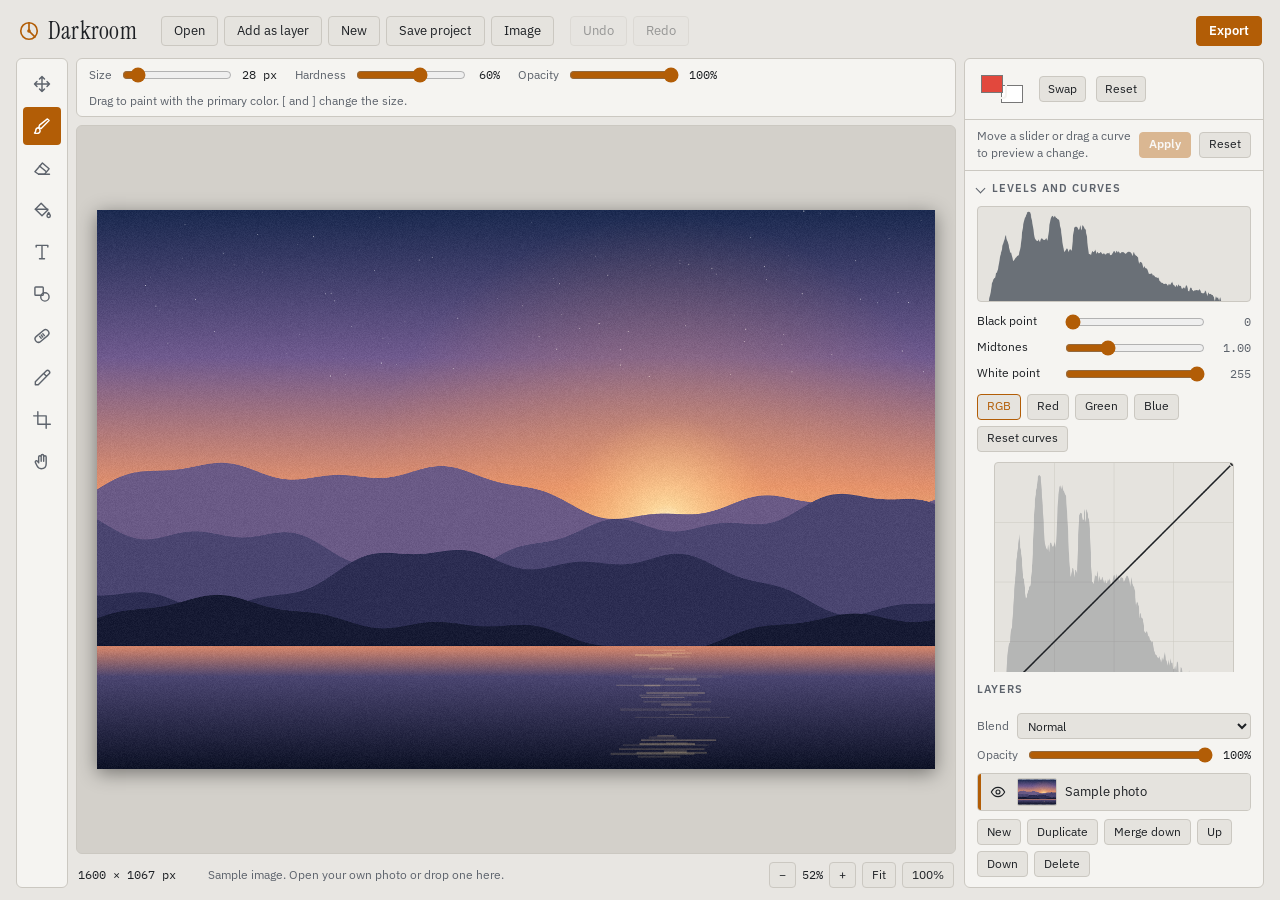
==== commit b919d182: "Darkroom: retouch tools, levels and curves, projects, editable text, ministry templates - Retouch to" ====
--- a/photo-editor/index.html
+++ b/photo-editor/index.html
@@ -127,6 +127,7 @@
   height: 26px; background: var(--panel-2); border: 1px solid var(--line); border-radius: 4px; padding: 0 6px; color: var(--fg);
 }
 .hint { color: var(--muted); font-size: 12px; }
+.opts .hint { flex-basis: 100%; }
 input[type="range"] { accent-color: var(--accent); }
 input[type="checkbox"] { accent-color: var(--accent); }
 
@@ -173,6 +174,23 @@
 .adj input[type="range"] { width: 100%; min-width: 0; }
 .row { display: flex; gap: 6px; margin-top: 10px; flex-wrap: wrap; }
 .filters { display: grid; grid-template-columns: repeat(2, minmax(0, 1fr)); gap: 6px; }
+.pendingbar { position: sticky; top: 0; z-index: 3; display: flex; align-items: center; gap: 8px; padding: 8px 12px; background: var(--panel); border-bottom: 1px solid var(--line); }
+.pendingbar .hint { flex: 1; min-width: 0; }
+.pendingbar.on .hint { color: var(--accent); }
+details.grp { border-bottom: 1px solid var(--line); }
+details.grp > summary { cursor: pointer; padding: 10px 12px; font-size: 11px; font-weight: 600; text-transform: uppercase; letter-spacing: .09em; color: var(--muted); list-style: none; display: flex; align-items: center; gap: 8px; }
+details.grp > summary::-webkit-details-marker { display: none; }
+details.grp > summary::before { content: ""; width: 6px; height: 6px; border-right: 1.5px solid currentColor; border-bottom: 1.5px solid currentColor; transform: rotate(-45deg); transition: transform .15s; }
+details.grp[open] > summary::before { transform: rotate(45deg); }
+details.grp > .inner { padding: 0 12px 12px; display: flex; flex-direction: column; gap: 10px; }
+.chart { width: 100%; aspect-ratio: 4 / 1.4; display: block; border: 1px solid var(--line); border-radius: 4px; background: var(--panel-2); }
+.chart.sq { aspect-ratio: 1; max-width: 240px; align-self: center; touch-action: none; cursor: crosshair; }
+.chtabs { display: flex; gap: 6px; flex-wrap: wrap; }
+.sub { margin: 4px 0 0; font-size: 11px; font-weight: 600; text-transform: uppercase; letter-spacing: .09em; color: var(--muted); }
+.tpls { display: grid; grid-template-columns: repeat(2, minmax(0, 1fr)); gap: 6px; }
+.tpls .btn { height: auto; padding: 8px 10px; flex-direction: column; align-items: flex-start; gap: 2px; white-space: normal; text-align: left; }
+.tpls .btn small { color: var(--muted); font-size: 11px; }
+.tbadge { flex: none; font-family: var(--font-display); font-size: 13px; line-height: 1; padding: 2px 5px; border: 1px solid var(--line); border-radius: 3px; color: var(--accent); }
 
 .layers { flex: 0 0 auto; display: flex; flex-direction: column; gap: 8px; }
 .lprops { display: grid; grid-template-columns: 1fr; gap: 6px; }
@@ -191,7 +209,7 @@
 .lbtns { display: flex; flex-wrap: wrap; gap: 6px; }
 
 .modal { position: fixed; inset: 0; z-index: 50; display: grid; place-items: center; background: rgba(8, 9, 11, .6); padding: 16px; }
-.modal .card { width: min(420px, 100%); background: var(--panel); border: 1px solid var(--line); border-radius: 8px; padding: 18px; display: flex; flex-direction: column; gap: 12px; max-height: 100%; overflow: auto; }
+.modal .card { width: min(460px, 100%); background: var(--panel); border: 1px solid var(--line); border-radius: 8px; padding: 18px; display: flex; flex-direction: column; gap: 12px; max-height: 100%; overflow: auto; }
 .modal h3 { margin: 0; font-family: var(--font-display); font-weight: 400; font-size: 24px; }
 .field { display: grid; grid-template-columns: 96px minmax(0, 1fr); align-items: center; gap: 8px; }
 .field input[type="number"], .field input[type="text"], .field select { width: 100%; min-width: 0; }
@@ -222,9 +240,10 @@
       <span class="word">Darkroom</span>
     </div>
     <div class="group">
-      <button class="btn" id="btnOpen" type="button">Open</button>
+      <button class="btn" id="btnOpen" type="button" title="Open a photo or a saved Darkroom project">Open</button>
       <button class="btn" id="btnPlace" type="button">Add as layer</button>
       <button class="btn" id="btnNew" type="button">New</button>
+      <button class="btn" id="btnSave" type="button" title="Save a layered project file (Ctrl+S)">Save project</button>
       <details class="menu" id="imgMenu">
         <summary class="btn">Image</summary>
         <div class="menu-pop" role="menu">
@@ -278,18 +297,35 @@
       <button class="btn sm" id="resetC" type="button" title="Default colors (D)">Reset</button>
     </section>
     <div class="scroll">
-      <section>
-        <h2>Adjust active layer</h2>
-        <div class="adj" id="adj"></div>
-        <div class="row">
-          <button class="btn sm primary" id="adjApply" type="button">Apply</button>
-          <button class="btn sm" id="adjReset" type="button">Reset sliders</button>
+      <div class="pendingbar" id="pendBar">
+        <span class="hint" id="pendTxt">Move a slider or drag a curve to preview a change.</span>
+        <button class="btn sm primary" id="adjApply" type="button">Apply</button>
+        <button class="btn sm" id="adjReset" type="button">Reset</button>
+      </div>
+      <details class="grp" open>
+        <summary>Levels and curves</summary>
+        <div class="inner">
+          <canvas class="chart" id="histCv" width="480" height="168" aria-label="Histogram of the active layer"></canvas>
+          <div class="adj" id="tone"></div>
+          <div class="chtabs" id="chTabs" role="group" aria-label="Curve channel">
+            <button class="btn sm" type="button" data-ch="rgb" aria-pressed="true">RGB</button>
+            <button class="btn sm" type="button" data-ch="r" aria-pressed="false">Red</button>
+            <button class="btn sm" type="button" data-ch="g" aria-pressed="false">Green</button>
+            <button class="btn sm" type="button" data-ch="b" aria-pressed="false">Blue</button>
+            <button class="btn sm" type="button" id="curveReset">Reset curves</button>
+          </div>
+          <canvas class="chart sq" id="curveCv" width="480" height="480" aria-label="Tone curve editor. Click to add a point, drag to move it, double-click a point to remove it."></canvas>
+          <span class="hint">Click the curve to add a point. Double-click a point to remove it.</span>
         </div>
-      </section>
-      <section>
-        <h2>One-click filters</h2>
-        <div class="filters" id="filters"></div>
-      </section>
+      </details>
+      <details class="grp" open>
+        <summary>Adjust active layer</summary>
+        <div class="inner"><div class="adj" id="adj"></div></div>
+      </details>
+      <details class="grp" open>
+        <summary>One-click filters</summary>
+        <div class="inner"><div class="filters" id="filters"></div></div>
+      </details>
     </div>
     <section class="layers">
       <h2>Layers</h2>
@@ -310,18 +346,16 @@
   </aside>
 </div>
 
-<input type="file" id="openInput" accept="image/*" hidden>
+<input type="file" id="openInput" accept="image/*,.json,application/json" hidden>
 <input type="file" id="placeInput" accept="image/*" multiple hidden>
 
 <div class="modal" id="mNew" hidden>
   <form class="card" id="fNew">
     <h3>New document</h3>
-    <div class="presets">
-      <button class="btn sm" type="button" data-w="1080" data-h="1080">Square 1080</button>
-      <button class="btn sm" type="button" data-w="1920" data-h="1080">Wide 1920×1080</button>
-      <button class="btn sm" type="button" data-w="1080" data-h="1350">Portrait 1080×1350</button>
-      <button class="btn sm" type="button" data-w="3000" data-h="2000">Photo 3000×2000</button>
-    </div>
+    <h4 class="sub">Starter layouts (text stays editable)</h4>
+    <div class="tpls" id="tpls"></div>
+    <h4 class="sub">Common sizes</h4>
+    <div class="presets" id="presets"></div>
     <label class="field">Width (px)<input type="number" id="nW" min="16" max="6000" value="1920"></label>
     <label class="field">Height (px)<input type="number" id="nH" min="16" max="6000" value="1080"></label>
     <label class="field">Background
@@ -384,16 +418,17 @@
 /* ---------- state ---------- */
 const S = {
   w: 0, h: 0, layers: [], activeId: null,
-  fg: '#e2483d', bg: '#ffffff', tool: 'brush', pristine: true,
-  view: { z: 1, x: 0, y: 0 }, space: false, crop: null, cursor: null, draft: null,
+  fg: '#e2483d', bg: '#ffffff', tool: 'brush', pristine: true, name: 'darkroom-image',
+  view: { z: 1, x: 0, y: 0 }, space: false, crop: null, cursor: null, draft: null, cloneSrc: null, pickSrc: false,
 };
 const OPT = {
   brush: { size: 28, hardness: 60, opacity: 100 },
   eraser: { size: 48, hardness: 60, opacity: 100 },
   bucket: { tol: 30 },
   shape: { kind: 'rect', fill: true, outline: false, sw: 6 },
-  text: { family: 'Playfair Display', size: 72, bold: false, italic: false, outline: false },
+  text: { family: 'Playfair Display', size: 72, bold: false, italic: false, outline: false, align: 'left' },
   crop: { ratio: 'free' },
+  retouch: { mode: 'clone', size: 40, hardness: 50, opacity: 60, range: 'mid' },
 };
 const active = () => S.layers.find(l => l.id === S.activeId);
 function newLayer(name, canvas) {
@@ -404,13 +439,13 @@
 const viewEl = $('#view'), vctx = viewEl.getContext('2d');
 const comp = mk(16, 16);
 let compDirty = true, rafId = 0, dpr = 1, thumbTimer = 0;
-let T = { stage: '#0e1013', a: '#3b4049', b: '#30343c', accent: '#f2a541' };
+let T = { stage: '#0e1013', a: '#3b4049', b: '#30343c', accent: '#f2a541', fg: '#e7e9ed', muted: '#8d95a2', line: '#2f343d', panel2: '#23272f' };
 let checkPattern = null;
 
 function readTheme() {
   const cs = getComputedStyle(document.documentElement);
   const v = n => cs.getPropertyValue(n).trim();
-  T = { stage: v('--stage') || T.stage, a: v('--check-a') || T.a, b: v('--check-b') || T.b, accent: v('--accent') || T.accent };
+  T = { stage: v('--stage') || T.stage, a: v('--check-a') || T.a, b: v('--check-b') || T.b, accent: v('--accent') || T.accent, fg: v('--fg') || T.fg, muted: v('--muted') || T.muted, line: v('--line') || T.line, panel2: v('--panel-2') || T.panel2 };
   const p = mk(16, 16), x = g2(p);
   x.fillStyle = T.a; x.fillRect(0, 0, 16, 16);
   x.fillStyle = T.b; x.fillRect(0, 0, 8, 8); x.fillRect(8, 8, 8, 8);
@@ -445,7 +480,7 @@
   x.globalAlpha = 1; x.globalCompositeOperation = 'source-over';
   x.clearRect(0, 0, comp.width, comp.height);
   for (const L of S.layers) {
-    if (!L.visible) continue;
+    if (!L.visible || L._editing) continue;
     x.globalAlpha = L.opacity / 100;
     x.globalCompositeOperation = L.blend;
     x.drawImage(stroke && stroke.layer === L ? strokePreview(L) : L.canvas, L.ox, L.oy);
@@ -518,10 +553,21 @@
     for (const h of HANDLES) { const [hx, hy] = handlePos(cr, h); x.fillRect(hx - hs, hy - hs, hs * 2, hs * 2); x.strokeRect(hx - hs, hy - hs, hs * 2, hs * 2); }
   }
   x.restore();
-  if (S.cursor && (S.tool === 'brush' || S.tool === 'eraser') && !panning && !spaceOrHand()) {
+  if (S.cursor && (S.tool === 'brush' || S.tool === 'eraser' || S.tool === 'retouch') && !panning && !spaceOrHand()) {
     const o = OPT[S.tool], r = Math.max(1.5, o.size * v.z / 2);
     x.lineWidth = 1; x.strokeStyle = 'rgba(0,0,0,.8)'; x.beginPath(); x.arc(S.cursor.x, S.cursor.y, r + 0.5, 0, 7); x.stroke();
     x.strokeStyle = 'rgba(255,255,255,.9)'; x.beginPath(); x.arc(S.cursor.x, S.cursor.y, r - 0.5, 0, 7); x.stroke();
+  }
+  if (S.tool === 'retouch' && OPT.retouch.mode === 'clone') {
+    let m = null;
+    if (rs && rs.off && S.cursor) m = { x: S.cursor.x + rs.off.x * v.z, y: S.cursor.y + rs.off.y * v.z };
+    else if (S.cloneSrc) m = { x: v.x + S.cloneSrc.x * v.z, y: v.y + S.cloneSrc.y * v.z };
+    if (m) {
+      const r = Math.max(6, OPT.retouch.size * v.z / 2);
+      for (const [c, w] of [['rgba(0,0,0,.85)', 3], ['#fff', 1.2]]) {
+        x.strokeStyle = c; x.lineWidth = w; x.beginPath(); x.arc(m.x, m.y, r, 0, 7); x.moveTo(m.x - r - 4, m.y); x.lineTo(m.x + r + 4, m.y); x.moveTo(m.x, m.y - r - 4); x.lineTo(m.x, m.y + r + 4); x.stroke();
+      }
+    }
   }
   if (textEd) positionTextEditor();
 }
@@ -539,14 +585,14 @@
   if (!W || !H || !S.w) return;
   const z = Math.min((W - 40) / S.w, (H - 40) / S.h, 1);
   S.view.z = z; S.view.x = (W - S.w * z) / 2; S.view.y = (H - S.h * z) / 2;
-  fitted = true; updateStatus(); requestRender();
+  fitted = true; S.viewTouched = false; updateStatus(); requestRender();
 }
 function setZoom(nz, cx, cy) {
   nz = clamp(nz, 0.02, 32);
   const v = S.view;
   if (cx === undefined) { cx = viewEl.clientWidth / 2; cy = viewEl.clientHeight / 2; }
   const dx = (cx - v.x) / v.z, dy = (cy - v.y) / v.z;
-  v.z = nz; v.x = cx - dx * nz; v.y = cy - dy * nz;
+  v.z = nz; v.x = cx - dx * nz; v.y = cy - dy * nz; S.viewTouched = true;
   updateStatus(); requestRender();
 }
 function toDoc(e) {
@@ -556,7 +602,7 @@
 
 /* ---------- history ---------- */
 const H = { stack: [], idx: 0 };
-const PROPS = ['name', 'visible', 'opacity', 'blend', 'ox', 'oy'];
+const PROPS = ['name', 'visible', 'opacity', 'blend', 'ox', 'oy', 'text'];
 function snapStruct() { return { layers: S.layers.slice(), props: S.layers.map(l => PROPS.map(k => l[k])), active: S.activeId }; }
 function restoreStruct(s) {
   S.layers = s.layers.slice();
@@ -680,7 +726,7 @@
   }
 }
 function gaussBlur(d, w, h, sigma) {
-  const tmp = new Uint8ClampedArray(d.length);
+  const tmp = new d.constructor(d.length);
   for (const size of boxesForGauss(sigma, 3)) {
     const r = (size - 1) / 2;
     boxPass(d, tmp, w, h, r, true);
@@ -700,15 +746,48 @@
   for (let y = 0; y < h; y++) for (let x = 0; x < w; x++) if (d[(y * w + x) * 4 + 3] > 8) { if (x < x0) x0 = x; if (x > x1) x1 = x; if (y < y0) y0 = y; if (y > y1) y1 = y; }
   return x1 < 0 ? { x: w / 2, y: h / 2 } : { x: (x0 + x1 + 1) / 2, y: (y0 + y1 + 1) / 2 };
 }
+const CURVES = { rgb: [[0, 0], [255, 255]], r: [[0, 0], [255, 255]], g: [[0, 0], [255, 255]], b: [[0, 0], [255, 255]] };
+const curveIsDefault = pts => pts.length === 2 && pts[0][0] === 0 && pts[0][1] === 0 && pts[1][0] === 255 && pts[1][1] === 255;
+const curvesChanged = () => !Object.values(CURVES).every(curveIsDefault);
+const toneOn = P => P.lvlBlack > 0 || P.lvlWhite < 255 || P.gamma !== 100 || curvesChanged();
+function curveLUT(pts) {
+  const p = pts.slice().sort((a, b) => a[0] - b[0]), n = p.length, lut = new Uint8ClampedArray(256);
+  const xs = p.map(a => a[0]), ys = p.map(a => a[1]), dx = [], m = [];
+  for (let i = 0; i < n - 1; i++) { dx[i] = Math.max(1, xs[i + 1] - xs[i]); m[i] = (ys[i + 1] - ys[i]) / dx[i]; }
+  const c = [m[0]];
+  for (let i = 1; i < n - 1; i++) {
+    if (m[i - 1] * m[i] <= 0) c.push(0);
+    else { const cm = dx[i - 1] + dx[i]; c.push(3 * cm / ((cm + dx[i]) / m[i - 1] + (cm + dx[i - 1]) / m[i])); }
+  }
+  c.push(m[n - 2]);
+  for (let x = 0; x < 256; x++) {
+    if (x <= xs[0]) { lut[x] = ys[0]; continue; }
+    if (x >= xs[n - 1]) { lut[x] = ys[n - 1]; continue; }
+    let i = 0; while (i < n - 2 && x > xs[i + 1]) i++;
+    const t = (x - xs[i]) / dx[i], t2 = t * t, t3 = t2 * t;
+    lut[x] = (2 * t3 - 3 * t2 + 1) * ys[i] + (t3 - 2 * t2 + t) * dx[i] * c[i] + (-2 * t3 + 3 * t2) * ys[i + 1] + (t3 - t2) * dx[i] * c[i + 1];
+  }
+  return lut;
+}
+function buildLUTs(P) {
+  const b = P.lvlBlack, w = Math.max(b + 1, P.lvlWhite), g = P.gamma / 100, base = new Uint8ClampedArray(256);
+  for (let i = 0; i < 256; i++) base[i] = Math.round(Math.pow(clamp((i - b) / (w - b), 0, 1), 1 / g) * 255);
+  const cm = curveLUT(CURVES.rgb), cr = curveLUT(CURVES.r), cg = curveLUT(CURVES.g), cb = curveLUT(CURVES.b);
+  const R = new Uint8ClampedArray(256), G = new Uint8ClampedArray(256), B = new Uint8ClampedArray(256);
+  for (let i = 0; i < 256; i++) { const v = cm[base[i]]; R[i] = cr[v]; G[i] = cg[v]; B[i] = cb[v]; }
+  return [R, G, B];
+}
 function applyPipeline(base, out, P, pend) {
   const w = base.width, h = base.height;
   const colorOn = P.brightness || P.contrast || P.saturation || P.hue || P.temperature;
   const fxOn = P.blur || P.sharpen || P.vignette;
+  const tOn = toneOn(P);
   let src = base;
-  if (colorOn || fxOn) {
+  if (colorOn || fxOn || tOn) {
     const tmp = mk(w, h), tx = g2(tmp);
     tx.drawImage(base, 0, 0);
     const id = tx.getImageData(0, 0, w, h), d = id.data;
+    if (tOn) { const [R, G, B] = buildLUTs(P); for (let i = 0; i < d.length; i += 4) { d[i] = R[d[i]]; d[i + 1] = G[d[i + 1]]; d[i + 2] = B[d[i + 2]]; } }
     if (colorOn) colorAdjust(d, P);
     if (P.vignette) vignette(d, w, h, P.vignette / 100);
     if (P.blur || P.sharpen) {
@@ -732,6 +811,9 @@
 
 /* ---------- adjust panel (live preview, then Apply) ---------- */
 const ADJ = [
+  { k: 'lvlBlack', l: 'Black point', min: 0, max: 254, d: 0, u: '', g: 'tone' },
+  { k: 'gamma', l: 'Midtones', min: 20, max: 300, d: 100, u: '', g: 'tone', fmt: v => (v / 100).toFixed(2) },
+  { k: 'lvlWhite', l: 'White point', min: 1, max: 255, d: 255, u: '', g: 'tone' },
   { k: 'brightness', l: 'Brightness', min: -100, max: 100, d: 0, u: '' },
   { k: 'contrast', l: 'Contrast', min: -100, max: 100, d: 0, u: '' },
   { k: 'saturation', l: 'Saturation', min: -100, max: 100, d: 0, u: '' },
@@ -746,27 +828,43 @@
 const P = {}; ADJ.forEach(a => { P[a.k] = a.d; });
 const adjIn = {};
 let pending = null, previewQueued = false;
-const isDefaultP = () => ADJ.every(a => P[a.k] === a.d);
+const isDefaultP = () => ADJ.every(a => P[a.k] === a.d) && !curvesChanged();
+const fmtAdj = a => (a.fmt ? a.fmt(P[a.k]) : P[a.k] + a.u);
 function buildAdjust() {
-  const box = $('#adj');
   ADJ.forEach(a => {
-    const id = 'adj_' + a.k;
+    const box = a.g === 'tone' ? $('#tone') : $('#adj'), id = 'adj_' + a.k;
     const lab = el('label', { for: id, text: a.l });
     const inp = el('input', { type: 'range', id, min: a.min, max: a.max, value: a.d, step: 1 });
-    const out = el('output', { for: id, title: 'Double-click to reset', text: a.d + a.u });
-    inp.addEventListener('input', () => { P[a.k] = +inp.value; out.textContent = inp.value + a.u; out.classList.toggle('on', P[a.k] !== a.d); onAdjust(); });
+    const out = el('output', { for: id, title: 'Double-click to reset', text: fmtAdj(a) });
+    inp.addEventListener('input', () => {
+      P[a.k] = +inp.value;
+      if (a.k === 'lvlBlack' && P.lvlBlack >= P.lvlWhite) P.lvlWhite = Math.min(255, P.lvlBlack + 1);
+      if (a.k === 'lvlWhite' && P.lvlWhite <= P.lvlBlack) P.lvlBlack = Math.max(0, P.lvlWhite - 1);
+      syncAdjustUI(); onAdjust();
+    });
     out.addEventListener('dblclick', () => { inp.value = a.d; inp.dispatchEvent(new Event('input')); });
     adjIn[a.k] = { inp, out, a };
     box.append(lab, inp, out);
   });
 }
 function syncAdjustUI() {
-  ADJ.forEach(a => { const { inp, out } = adjIn[a.k]; inp.value = P[a.k]; out.textContent = P[a.k] + a.u; out.classList.toggle('on', P[a.k] !== a.d); });
-}
-function resetP() { ADJ.forEach(a => { P[a.k] = a.d; }); syncAdjustUI(); }
+  ADJ.forEach(a => { const { inp, out } = adjIn[a.k]; inp.value = P[a.k]; out.textContent = fmtAdj(a); out.classList.toggle('on', P[a.k] !== a.d); });
+}
+function resetP() {
+  ADJ.forEach(a => { P[a.k] = a.d; });
+  for (const k of Object.keys(CURVES)) CURVES[k] = [[0, 0], [255, 255]];
+  syncAdjustUI(); drawCurve(); updatePendUI();
+}
+function updatePendUI() {
+  const on = !!pending && !isDefaultP();
+  $('#pendBar').classList.toggle('on', on);
+  $('#pendTxt').textContent = on ? 'Previewing. Apply keeps it, Reset undoes it.' : 'Move a slider or drag a curve to preview a change.';
+  $('#adjApply').disabled = !on;
+}
 function onAdjust() {
   const L = active(); if (!L) return;
-  if (!pending) pending = { layer: L, base: clone(L.canvas), c: null };
+  if (!pending) { rasterizeIfText(L); pending = { layer: L, base: clone(L.canvas), c: null }; }
+  updatePendUI();
   if (!previewQueued) { previewQueued = true; requestAnimationFrame(() => { previewQueued = false; runPreview(); }); }
 }
 function runPreview() {
@@ -784,13 +882,101 @@
   } else {
     const x = g2(p.layer.canvas); x.clearRect(0, 0, p.base.width, p.base.height); x.drawImage(p.base, 0, 0);
   }
-  invalidate(p.layer); resetP(); renderLayers();
+  invalidate(p.layer); resetP(); renderLayers(); refreshHist();
+}
+
+/* ---------- histogram and curve editor ---------- */
+let hist = null, histTimer = 0, curveChan = 'rgb', curveDrag = -1;
+const CHCOL = { rgb: null, r: '#ff5a4d', g: '#4fd36b', b: '#5aa0ff' };
+function refreshHist() {
+  clearTimeout(histTimer);
+  histTimer = setTimeout(() => {
+    const L = pending ? pending.layer : active(); if (!L) return;
+    const src = pending ? pending.base : L.canvas, sc = Math.min(1, 320 / Math.max(src.width, src.height));
+    const c = mk(src.width * sc, src.height * sc); g2(c).drawImage(src, 0, 0, c.width, c.height);
+    const d = g2(c).getImageData(0, 0, c.width, c.height).data;
+    const h = { l: new Uint32Array(256), r: new Uint32Array(256), g: new Uint32Array(256), b: new Uint32Array(256) };
+    for (let i = 0; i < d.length; i += 4) {
+      if (d[i + 3] < 8) continue;
+      h.r[d[i]]++; h.g[d[i + 1]]++; h.b[d[i + 2]]++; h.l[(d[i] * .2126 + d[i + 1] * .7152 + d[i + 2] * .0722) | 0]++;
+    }
+    hist = h; drawHist(); drawCurve();
+  }, 120);
+}
+function histPath(x, arr, w, h, color) {
+  let mx = 1; for (let i = 1; i < 255; i++) mx = Math.max(mx, arr[i]);
+  x.fillStyle = color; x.beginPath(); x.moveTo(0, h);
+  for (let i = 0; i < 256; i++) x.lineTo(i / 255 * w, h - Math.sqrt(Math.min(1, arr[i] / mx)) * h * 0.95);
+  x.lineTo(w, h); x.closePath(); x.fill();
+}
+function drawHist() {
+  const cv = $('#histCv'), x = g2(cv), w = cv.width, h = cv.height;
+  x.clearRect(0, 0, w, h);
+  if (!hist) return;
+  x.globalAlpha = .9; histPath(x, hist.l, w, h, T.muted); x.globalAlpha = 1;
+  const b = P.lvlBlack / 255 * w, wt = P.lvlWhite / 255 * w;
+  x.fillStyle = 'rgba(0,0,0,.45)'; if (P.lvlBlack > 0) x.fillRect(0, 0, b, h); if (P.lvlWhite < 255) x.fillRect(wt, 0, w - wt, h);
+  if (P.lvlBlack > 0 || P.lvlWhite < 255) { x.fillStyle = T.accent; x.fillRect(b - 1, 0, 2, h); x.fillRect(wt - 1, 0, 2, h); }
+}
+function drawCurve() {
+  const cv = $('#curveCv'); if (!cv) return;
+  const x = g2(cv), s = cv.width;
+  x.clearRect(0, 0, s, s);
+  x.strokeStyle = T.line; x.lineWidth = 1;
+  for (let i = 1; i < 4; i++) { x.beginPath(); x.moveTo(i * s / 4, 0); x.lineTo(i * s / 4, s); x.moveTo(0, i * s / 4); x.lineTo(s, i * s / 4); x.stroke(); }
+  if (hist) {
+    const arr = curveChan === 'rgb' ? hist.l : hist[curveChan];
+    x.globalAlpha = .35; histPath(x, arr, s, s, CHCOL[curveChan] || T.muted); x.globalAlpha = 1;
+  }
+  x.setLineDash([6, 6]); x.strokeStyle = T.muted; x.beginPath(); x.moveTo(0, s); x.lineTo(s, 0); x.stroke(); x.setLineDash([]);
+  const pts = CURVES[curveChan], lut = curveLUT(pts), col = CHCOL[curveChan] || T.fg;
+  x.strokeStyle = col; x.lineWidth = 3; x.beginPath();
+  for (let i = 0; i < 256; i++) { const px = i / 255 * s, py = s - lut[i] / 255 * s; if (i) x.lineTo(px, py); else x.moveTo(px, py); }
+  x.stroke();
+  pts.forEach(([a, b]) => { x.beginPath(); x.arc(a / 255 * s, s - b / 255 * s, 7, 0, 7); x.fillStyle = col; x.fill(); x.lineWidth = 2; x.strokeStyle = T.panel2; x.stroke(); });
+}
+function curveXY(e) {
+  const r = $('#curveCv').getBoundingClientRect();
+  return [(e.clientX - r.left) / r.width * 255, 255 - (e.clientY - r.top) / r.height * 255];
+}
+function moveCurvePoint(x, y) {
+  const p = CURVES[curveChan], i = curveDrag;
+  const nx = i === 0 ? 0 : i === p.length - 1 ? 255 : clamp(x, p[i - 1][0] + 2, p[i + 1][0] - 2);
+  p[i] = [Math.round(nx), Math.round(clamp(y, 0, 255))];
+  drawCurve(); onAdjust();
+}
+function wireCurve() {
+  const cv = $('#curveCv');
+  cv.addEventListener('pointerdown', e => {
+    e.preventDefault(); cv.setPointerCapture(e.pointerId);
+    const [x, y] = curveXY(e), pts = CURVES[curveChan];
+    let idx = -1, best = 14;
+    pts.forEach((q, i) => { const dd = Math.hypot(q[0] - x, q[1] - y); if (dd < best) { best = dd; idx = i; } });
+    if (idx < 0) {
+      if (pts.some(q => Math.abs(q[0] - x) < 4)) return;
+      idx = pts.findIndex(q => q[0] > x); pts.splice(idx, 0, [Math.round(x), Math.round(y)]);
+    }
+    curveDrag = idx; moveCurvePoint(x, y);
+  });
+  cv.addEventListener('pointermove', e => { if (curveDrag >= 0) { const [x, y] = curveXY(e); moveCurvePoint(x, y); } });
+  const end = () => { curveDrag = -1; };
+  cv.addEventListener('pointerup', end); cv.addEventListener('pointercancel', end);
+  cv.addEventListener('dblclick', e => {
+    const [x, y] = curveXY(e), pts = CURVES[curveChan];
+    const i = pts.findIndex((q, k) => k > 0 && k < pts.length - 1 && Math.hypot(q[0] - x, q[1] - y) < 14);
+    if (i > 0) { pts.splice(i, 1); drawCurve(); onAdjust(); }
+  });
+  $$('#chTabs [data-ch]').forEach(b => b.addEventListener('click', () => {
+    curveChan = b.dataset.ch; $$('#chTabs [data-ch]').forEach(o => o.setAttribute('aria-pressed', String(o === b))); drawCurve();
+  }));
+  $('#curveReset').addEventListener('click', () => { for (const k of Object.keys(CURVES)) CURVES[k] = [[0, 0], [255, 255]]; drawCurve(); if (pending) onAdjust(); });
 }
 
 /* ---------- filters ---------- */
 function mapPixels(fn) {
   settlePending(true);
   const L = active(); if (!L) return;
+  rasterizeIfText(L);
   const r = fullRect(), before = cut(L.canvas, r), x = g2(L.canvas);
   const id = x.getImageData(0, 0, r.w, r.h);
   fn(id.data, r.w, r.h);
@@ -820,6 +1006,7 @@
   ['Pixelate', () => {
     settlePending(true);
     const L = active(); if (!L) return;
+    rasterizeIfText(L);
     const r = fullRect(), before = cut(L.canvas, r), size = Math.max(6, Math.round(Math.max(r.w, r.h) / 90));
     const small = mk(Math.ceil(r.w / size), Math.ceil(r.h / size));
     g2(small).drawImage(L.canvas, 0, 0, small.width, small.height);
@@ -837,7 +1024,7 @@
 const BLENDS = [['source-over', 'Normal'], ['multiply', 'Multiply'], ['screen', 'Screen'], ['overlay', 'Overlay'], ['darken', 'Darken'], ['lighten', 'Lighten'], ['color-dodge', 'Color dodge'], ['color-burn', 'Color burn'], ['hard-light', 'Hard light'], ['soft-light', 'Soft light'], ['difference', 'Difference'], ['exclusion', 'Exclusion'], ['hue', 'Hue'], ['saturation', 'Saturation'], ['color', 'Color'], ['luminosity', 'Luminosity']];
 const EYE = '<svg viewBox="0 0 24 24" aria-hidden="true"><path d="M2 12s3.6-7 10-7 10 7 10 7-3.6 7-10 7S2 12 2 12z"/><circle cx="12" cy="12" r="3"/></svg>';
 const EYE_OFF = '<svg viewBox="0 0 24 24" aria-hidden="true"><path d="M3 3l18 18M10.6 5.1A10 10 0 0112 5c6.4 0 10 7 10 7a17 17 0 01-3.2 4M6.6 6.6C3.9 8.4 2 12 2 12s3.6 7 10 7c1.6 0 3-.4 4.3-1M9.9 9.9a3 3 0 004.2 4.2"/></svg>';
-function selectLayer(id) { if (id === S.activeId) return; settlePending(true); S.activeId = id; renderLayers(); syncLayerProps(); }
+function selectLayer(id) { if (id === S.activeId) return; settlePending(true); S.activeId = id; renderLayers(); syncLayerProps(); refreshHist(); }
 function drawThumb(L, c) {
   const x = g2(c); x.clearRect(0, 0, c.width, c.height);
   const s = Math.min(c.width / S.w, c.height / S.h), w = S.w * s, h = S.h * s;
@@ -845,6 +1032,7 @@
   L.thumb = false;
 }
 function updateThumbs() {
+  if (!pending) refreshHist();
   $$('#layerList li').forEach(li => { const L = S.layers.find(l => l.id === +li.dataset.id); if (L && L.thumb) drawThumb(L, li.querySelector('canvas')); });
 }
 function renderLayers() {
@@ -857,6 +1045,7 @@
     const th = el('canvas', { class: 'th', width: 80, height: 56 });
     const nm = el('span', { class: 'nm', text: L.name, title: 'Double-click to rename' });
     li.append(eye, th, nm);
+    if (L.text) li.append(el('span', { class: 'tbadge', text: 'T', title: 'Editable text layer' }));
     li.addEventListener('click', () => selectLayer(L.id));
     nm.addEventListener('dblclick', ev => {
       ev.stopPropagation();
@@ -913,7 +1102,8 @@
   const A = active(); if (!A) return; settlePending(true);
   const i = S.layers.indexOf(A);
   if (i === 0) { toast('There is no layer below to merge into'); return; }
-  const B = S.layers[i - 1], r = fullRect(), before = cut(B.canvas, r), b = snapStruct();
+  const B = S.layers[i - 1]; rasterizeIfText(B);
+  const r = fullRect(), before = cut(B.canvas, r), b = snapStruct();
   const x = g2(B.canvas);
   if (A.visible) { x.save(); x.globalAlpha = A.opacity / 100; x.globalCompositeOperation = A.blend; x.drawImage(A.canvas, A.ox - B.ox, A.oy - B.oy); x.restore(); }
   S.layers.splice(i, 1); S.activeId = B.id;
@@ -953,7 +1143,7 @@
     x.imageSmoothingQuality = 'high'; x.drawImage(img, 0, 0, d.w, d.h);
     const name = file.name.replace(/\.[^.]+$/, '') || 'Photo';
     docOp('Open image', () => setDoc(c, name));
-    $('#eName').value = name + '-edited';
+    S.name = safeName(name); $('#eName').value = S.name + '-edited';
     toast(d.w + ' × ' + d.h + ' opened' + (d.w < img.naturalWidth ? ' (scaled down to fit ' + MAX_SIDE + ' px)' : ''));
   } catch (e) { toast(e.message || 'Could not open that file'); }
 }
@@ -966,8 +1156,10 @@
   } catch (e) { toast(e.message || 'Could not add that file'); }
 }
 function handleFiles(files, preferLayer) {
+  const proj = [...files].find(isProjectFile);
+  if (proj) { openProject(proj); return; }
   const imgs = [...files].filter(f => f.type.startsWith('image/'));
-  if (!imgs.length) { toast('Drop or choose an image file'); return; }
+  if (!imgs.length) { toast('Drop or choose an image or a Darkroom project'); return; }
   if (!preferLayer && S.pristine) openImage(imgs[0]); else imgs.forEach(placeImage);
 }
 function cropApply() {
@@ -976,25 +1168,25 @@
   const w = x1 - x0, h = y1 - y0;
   if (w < 2 || h < 2) { toast('Drag a larger crop area first'); return; }
   S.crop = null;
-  docOp('Crop', () => { S.layers.forEach(L => { const n = mk(w, h); g2(n).drawImage(L.canvas, L.ox - x0, L.oy - y0); L.canvas = n; L.ox = 0; L.oy = 0; }); S.w = w; S.h = h; });
+  docOp('Crop', () => { S.layers.forEach(L => { const n = mk(w, h); g2(n).drawImage(L.canvas, L.ox - x0, L.oy - y0); L.canvas = n; L.ox = 0; L.oy = 0; L.text = null; }); S.w = w; S.h = h; });
   renderOpts();
 }
 function cropCancel() { S.crop = null; renderOpts(); requestRender(); }
 function rotateDoc(dir) {
   docOp('Rotate', () => {
     const W = S.w, Hh = S.h;
-    S.layers.forEach(L => { const b = bake(L), n = mk(Hh, W), x = g2(n); x.translate(dir > 0 ? Hh : 0, dir > 0 ? 0 : W); x.rotate(dir * Math.PI / 2); x.drawImage(b, 0, 0); L.canvas = n; L.ox = 0; L.oy = 0; });
+    S.layers.forEach(L => { const b = bake(L), n = mk(Hh, W), x = g2(n); x.translate(dir > 0 ? Hh : 0, dir > 0 ? 0 : W); x.rotate(dir * Math.PI / 2); x.drawImage(b, 0, 0); L.canvas = n; L.ox = 0; L.oy = 0; L.text = null; });
     S.w = Hh; S.h = W;
   });
 }
 function flipDoc(horiz) {
   docOp('Flip', () => {
-    S.layers.forEach(L => { const b = bake(L), n = mk(S.w, S.h), x = g2(n); if (horiz) { x.translate(S.w, 0); x.scale(-1, 1); } else { x.translate(0, S.h); x.scale(1, -1); } x.drawImage(b, 0, 0); L.canvas = n; L.ox = 0; L.oy = 0; });
+    S.layers.forEach(L => { const b = bake(L), n = mk(S.w, S.h), x = g2(n); if (horiz) { x.translate(S.w, 0); x.scale(-1, 1); } else { x.translate(0, S.h); x.scale(1, -1); } x.drawImage(b, 0, 0); L.canvas = n; L.ox = 0; L.oy = 0; L.text = null; });
   });
 }
 function resizeDoc(w, h) {
   docOp('Resize image', () => {
-    S.layers.forEach(L => { const b = bake(L), n = mk(w, h), x = g2(n); x.imageSmoothingQuality = 'high'; x.drawImage(b, 0, 0, w, h); L.canvas = n; L.ox = 0; L.oy = 0; });
+    S.layers.forEach(L => { const b = bake(L), n = mk(w, h), x = g2(n); x.imageSmoothingQuality = 'high'; x.drawImage(b, 0, 0, w, h); L.canvas = n; L.ox = 0; L.oy = 0; L.text = null; });
     S.w = w; S.h = h;
   });
 }
@@ -1018,9 +1210,10 @@
   settlePending(true);
   const L = active(); if (!L) return false;
   if (!L.visible) { toast('This layer is hidden. Turn it on to paint.'); return false; }
-  const erase = S.tool === 'eraser', o = OPT[S.tool];
+  rasterizeIfText(L);
+  const erase = S.tool === 'eraser', heal = S.tool === 'retouch', o = OPT[heal ? 'retouch' : S.tool];
   if (!bufCache || bufCache.width !== L.canvas.width || bufCache.height !== L.canvas.height) bufCache = mk(L.canvas.width, L.canvas.height);
-  stroke = { layer: L, buf: bufCache, bx: g2(bufCache), erase, opacity: o.opacity / 100, size: o.size, hardness: o.hardness, color: erase ? '#000000' : S.fg, last: null, carry: 0, box: null, pen: e.pointerType === 'pen' };
+  stroke = { layer: L, buf: bufCache, bx: g2(bufCache), erase, heal, opacity: heal ? 0.55 : o.opacity / 100, size: o.size, hardness: o.hardness, color: heal ? '#f2a541' : erase ? '#000000' : S.fg, last: null, carry: 0, box: null, pen: e.pointerType === 'pen' };
   strokeTo(p, e);
   return true;
 }
@@ -1046,6 +1239,7 @@
 function strokeEnd() {
   const s = stroke; if (!s) return;
   const L = s.layer;
+  if (s.heal) { healStroke(s); stroke = null; invalidate(L); return; }
   if (s.box) {
     const r = { x: clamp(Math.floor(s.box.x0), 0, L.canvas.width), y: clamp(Math.floor(s.box.y0), 0, L.canvas.height) };
     r.w = clamp(Math.ceil(s.box.x1), 0, L.canvas.width) - r.x; r.h = clamp(Math.ceil(s.box.y1), 0, L.canvas.height) - r.y;
@@ -1064,6 +1258,7 @@
   settlePending(true);
   const L = active(); if (!L) return;
   if (!L.visible) { toast('This layer is hidden. Turn it on to fill.'); return; }
+  rasterizeIfText(L);
   const w = L.canvas.width, h = L.canvas.height, px = Math.floor(p.x - L.ox), py = Math.floor(p.y - L.oy);
   if (px < 0 || py < 0 || px >= w || py >= h) return;
   const x = g2(L.canvas), id = x.getImageData(0, 0, w, h), d = id.data, tol = OPT.bucket.tol * 2.55;
@@ -1093,44 +1288,213 @@
   pushHist('Fill', [regionSwap(L, r, before)], r.w * r.h * 4); invalidate(L); renderLayers();
 }
 
-/* ---------- text ---------- */
+/* ---------- retouch tools ---------- */
+let rs = null, maskCache = { key: '', a: null, d: 0 };
+function getMask(size, hardness) {
+  const c = getStamp(size, hardness, '#000000'), key = c.width + '|' + hardness;
+  if (maskCache.key === key) return maskCache;
+  const d = c.width, id = g2(c).getImageData(0, 0, d, d).data, a = new Float32Array(d * d);
+  for (let i = 0; i < a.length; i++) a[i] = id[i * 4 + 3] / 255;
+  maskCache = { key, a, d }; return maskCache;
+}
+function retStart(p, e) {
+  settlePending(true);
+  const L = active(); if (!L) return false;
+  if (!L.visible) { toast('This layer is hidden. Turn it on to retouch.'); return false; }
+  if (OPT.retouch.mode === 'clone' && !S.cloneSrc) { toast('Alt-click (or press Set source, then tap) the area to copy from first'); return false; }
+  rasterizeIfText(L);
+  rs = { L, before: clone(L.canvas), last: null, carry: 0, box: null, off: OPT.retouch.mode === 'clone' ? { x: S.cloneSrc.x - p.x, y: S.cloneSrc.y - p.y } : null, pen: e.pointerType === 'pen' };
+  retTo(p, e); return true;
+}
+function retTo(p, e) {
+  const s = rs, o = OPT.retouch;
+  const pr = s.pen && e.pressure > 0 ? 0.25 + 0.75 * e.pressure : 1, size = Math.max(2, o.size * pr), step = Math.max(0.8, size * 0.12);
+  if (!s.last) { retStamp(p.x, p.y, size); s.last = p; s.carry = step; }
+  else {
+    const dx = p.x - s.last.x, dy = p.y - s.last.y, dist = Math.hypot(dx, dy);
+    let d = s.carry;
+    while (d <= dist) { const t = d / dist; retStamp(s.last.x + dx * t, s.last.y + dy * t, size); d += step; }
+    s.carry = d - dist; s.last = p;
+  }
+  invalidate();
+}
+function retStamp(x, y, size) {
+  const s = rs, L = s.L, o = OPT.retouch, m = getMask(size, o.hardness), d = m.d;
+  const rx = Math.round(x - L.ox - d / 2), ry = Math.round(y - L.oy - d / 2);
+  const x0 = Math.max(0, rx), y0 = Math.max(0, ry), x1 = Math.min(L.canvas.width, rx + d), y1 = Math.min(L.canvas.height, ry + d);
+  const cw = x1 - x0, ch = y1 - y0; if (cw <= 0 || ch <= 0) return;
+  if (!s.box) s.box = { x0, y0, x1, y1 };
+  else { s.box.x0 = Math.min(s.box.x0, x0); s.box.y0 = Math.min(s.box.y0, y0); s.box.x1 = Math.max(s.box.x1, x1); s.box.y1 = Math.max(s.box.y1, y1); }
+  const lc = g2(L.canvas), strength = o.opacity / 100;
+  if (o.mode === 'clone') {
+    const sx = Math.round(x + s.off.x - L.ox - d / 2), sy = Math.round(y + s.off.y - L.oy - d / 2);
+    const tmp = mk(d, d), tx = g2(tmp);
+    tx.drawImage(L.canvas, sx, sy, d, d, 0, 0, d, d);
+    tx.globalCompositeOperation = 'destination-in'; tx.drawImage(getStamp(size, o.hardness, '#000000'), 0, 0);
+    lc.save(); lc.globalAlpha = strength; lc.drawImage(tmp, rx, ry); lc.restore();
+    return;
+  }
+  const id = lc.getImageData(x0, y0, cw, ch), px = id.data;
+  let bl = null;
+  if (o.mode === 'blur' || o.mode === 'sharpen') { bl = px.slice(); gaussBlur(bl, cw, ch, Math.max(1, size * 0.04 + 0.8)); }
+  for (let j = 0; j < ch; j++) {
+    for (let i = 0; i < cw; i++) {
+      const a = m.a[(j + y0 - ry) * d + (i + x0 - rx)]; if (a <= 0.003) continue;
+      const k = (j * cw + i) * 4;
+      if (o.mode === 'blur') { const t = a * strength * 0.5; for (let c = 0; c < 4; c++) px[k + c] += (bl[k + c] - px[k + c]) * t; }
+      else if (o.mode === 'sharpen') { const t = a * strength * 0.6; for (let c = 0; c < 3; c++) px[k + c] += (px[k + c] - bl[k + c]) * t; }
+      else {
+        const l = (px[k] * .2126 + px[k + 1] * .7152 + px[k + 2] * .0722) / 255;
+        const w = o.range === 'shadows' ? (1 - l) * (1 - l) : o.range === 'highlights' ? l * l : 1 - (2 * l - 1) * (2 * l - 1);
+        const kk = a * strength * 0.08 * w;
+        if (o.mode === 'dodge') for (let c = 0; c < 3; c++) px[k + c] += (255 - px[k + c]) * kk;
+        else for (let c = 0; c < 3; c++) px[k + c] *= 1 - kk;
+      }
+    }
+  }
+  lc.putImageData(id, x0, y0);
+}
+function retEnd() {
+  const s = rs; if (!s) return; rs = null;
+  if (s.box) {
+    const r = { x: s.box.x0, y: s.box.y0, w: s.box.x1 - s.box.x0, h: s.box.y1 - s.box.y0 };
+    pushHist('Retouch', [regionSwap(s.L, r, cut(s.before, r))], r.w * r.h * 4);
+  }
+  invalidate(s.L);
+}
+function healStroke(s) {
+  const L = s.layer, bx = s.box;
+  if (!bx) return;
+  const pad = Math.ceil(s.size) + 12, W = L.canvas.width, H = L.canvas.height;
+  const r = { x: clamp(Math.floor(bx.x0) - pad, 0, W), y: clamp(Math.floor(bx.y0) - pad, 0, H) };
+  r.w = clamp(Math.ceil(bx.x1) + pad, 0, W) - r.x; r.h = clamp(Math.ceil(bx.y1) + pad, 0, H) - r.y;
+  if (r.w < 2 || r.h < 2) { s.bx.clearRect(0, 0, s.buf.width, s.buf.height); return; }
+  if (r.w * r.h > 4e6) { toast('That healed area is too large. Heal smaller spots at a time.'); s.bx.clearRect(0, 0, s.buf.width, s.buf.height); return; }
+  const lc = g2(L.canvas), id = lc.getImageData(r.x, r.y, r.w, r.h), px = id.data, mk8 = g2(s.buf).getImageData(r.x, r.y, r.w, r.h).data;
+  const n = r.w * r.h, hole = new Uint8Array(n);
+  let holes = 0; for (let i = 0; i < n; i++) if (mk8[i * 4 + 3] > 40) { hole[i] = 1; holes++; }
+  if (holes) {
+    const C = new Float32Array(n * 4);
+    for (let i = 0; i < n; i++) { const w = hole[i] ? 0 : px[i * 4 + 3] / 255; C[i * 4] = px[i * 4] * w; C[i * 4 + 1] = px[i * 4 + 1] * w; C[i * 4 + 2] = px[i * 4 + 2] * w; C[i * 4 + 3] = w; }
+    const est = new Float32Array(n * 3), done = new Uint8Array(n);
+    let left = holes;
+    for (const sigma of [2, 5, 12, 28, 64]) {
+      if (!left) break;
+      const Cb = C.slice(); gaussBlur(Cb, r.w, r.h, Math.min(sigma, Math.max(r.w, r.h)));
+      for (let i = 0; i < n; i++) {
+        if (!hole[i] || done[i]) continue;
+        const wb = Cb[i * 4 + 3];
+        if (wb > (sigma === 64 ? 0.002 : 0.25)) { est[i * 3] = Cb[i * 4] / wb; est[i * 3 + 1] = Cb[i * 4 + 1] / wb; est[i * 3 + 2] = Cb[i * 4 + 2] / wb; done[i] = 1; left--; }
+      }
+    }
+    for (let i = 0; i < n; i++) {
+      if (!hole[i] || !done[i]) continue;
+      const m = mk8[i * 4 + 3] / 255;
+      for (let c = 0; c < 3; c++) px[i * 4 + c] = px[i * 4 + c] * (1 - m) + est[i * 3 + c] * m;
+    }
+    const before = cut(L.canvas, r);
+    lc.putImageData(id, r.x, r.y);
+    pushHist('Spot heal', [regionSwap(L, r, before)], r.w * r.h * 4);
+  }
+  s.bx.clearRect(0, 0, s.buf.width, s.buf.height);
+}
+
+/* ---------- text (layers stay editable until you paint on them) ---------- */
 let textEd = null;
 const FONTS = ['Playfair Display', 'Lora', 'Montserrat', 'Oswald', 'Georgia', 'Arial', 'Trebuchet MS', 'Courier New'];
+const mctx = g2(mk(1, 1));
 function fontCss(o, size) { return `${o.italic ? 'italic ' : ''}${o.bold ? '700' : '400'} ${size}px "${o.family}", serif`; }
+function layoutText(x, t) {
+  x.font = fontCss(t, t.size);
+  const lines = [];
+  for (const para of t.content.split('\n')) {
+    if (!t.maxWidth) { lines.push(para); continue; }
+    let line = '';
+    for (const w of para.split(' ')) {
+      const test = line ? line + ' ' + w : w;
+      if (line && x.measureText(test).width > t.maxWidth) { lines.push(line); line = w; } else line = test;
+    }
+    lines.push(line);
+  }
+  const lh = t.size * t.lh, w = Math.max(1, ...lines.map(l => x.measureText(l).width));
+  const x0 = t.align === 'center' ? t.x - w / 2 : t.align === 'right' ? t.x - w : t.x;
+  return { lines, lh, box: { x0, y0: t.y, x1: x0 + w, y1: t.y + lines.length * lh } };
+}
+function drawTextSpec(x, t) {
+  const lay = layoutText(x, t);
+  x.save(); x.font = fontCss(t, t.size); x.textBaseline = 'top'; x.textAlign = t.align; x.lineJoin = 'round';
+  lay.lines.forEach((ln, i) => {
+    const y = t.y + i * lay.lh + (lay.lh - t.size) / 2;
+    if (t.outline) { x.lineWidth = Math.max(2, t.size / 8); x.strokeStyle = t.outlineColor; x.strokeText(ln, t.x, y); }
+    x.fillStyle = t.color; x.fillText(ln, t.x, y);
+  });
+  x.restore();
+}
+function renderTextLayer(L) { const x = g2(L.canvas); x.clearRect(0, 0, L.canvas.width, L.canvas.height); drawTextSpec(x, L.text); }
+function textSpecFromOpts(content, x, y, maxWidth) {
+  const o = OPT.text;
+  return { content, family: o.family, size: o.size, bold: o.bold, italic: o.italic, color: S.fg, outline: o.outline, outlineColor: S.bg, align: o.align, x, y, lh: 1.2, maxWidth: maxWidth || 0 };
+}
+function hitTextLayer(p) {
+  for (let i = S.layers.length - 1; i >= 0; i--) {
+    const L = S.layers[i]; if (!L.visible || !L.text) continue;
+    const b = layoutText(mctx, L.text).box, pad = 8, lx = p.x - L.ox, ly = p.y - L.oy;
+    if (lx >= b.x0 - pad && lx <= b.x1 + pad && ly >= b.y0 - pad && ly <= b.y1 + pad) return L;
+  }
+  return null;
+}
+function rasterizeIfText(L) {
+  if (!L || !L.text) return;
+  const b = snapStruct(); L.text = null;
+  pushHist('Rasterize text', [structSwap(b)]); renderLayers();
+}
 function positionTextEditor() {
-  const ta = $('#textInput'), v = S.view, o = OPT.text;
-  ta.style.left = (v.x + textEd.p.x * v.z) + 'px'; ta.style.top = (v.y + textEd.p.y * v.z) + 'px';
+  const ta = $('#textInput'), v = S.view, o = OPT.text, e = textEd;
+  const lines = ta.value.split('\n'); mctx.font = fontCss(o, o.size);
+  const w = e.maxWidth || Math.max(40, ...lines.map(l => mctx.measureText(l || ' ').width)) + o.size * 0.5;
+  const left = o.align === 'center' ? e.x - w / 2 : o.align === 'right' ? e.x - w : e.x;
+  ta.style.left = (v.x + left * v.z) + 'px'; ta.style.top = (v.y + e.y * v.z) + 'px'; ta.style.width = (w * v.z) + 'px';
   ta.style.fontSize = (o.size * v.z) + 'px'; ta.style.fontFamily = `"${o.family}", serif`;
   ta.style.fontWeight = o.bold ? '700' : '400'; ta.style.fontStyle = o.italic ? 'italic' : 'normal'; ta.style.color = S.fg;
-  const lines = ta.value.split('\n'), mx = g2(mk(1, 1));
-  mx.font = fontCss(o, o.size * v.z);
-  const wpx = Math.max(60, ...lines.map(l => mx.measureText(l || ' ').width)) + o.size * v.z * .5;
-  ta.style.width = wpx + 'px'; ta.style.height = (lines.length * o.size * v.z * 1.2 + 4) + 'px';
-}
-function openTextEditor(p) {
+  ta.style.textAlign = o.align; ta.style.whiteSpace = e.maxWidth ? 'pre-wrap' : 'pre';
+  ta.style.height = '0'; ta.style.height = Math.max(ta.scrollHeight, lines.length * o.size * v.z * 1.2) + 'px';
+}
+function openTextEditor(p, layer) {
   closeTextEditor(true);
-  const ta = $('#textInput'); textEd = { p }; ta.value = ''; ta.hidden = false;
-  positionTextEditor(); setTimeout(() => ta.focus(), 0);
+  const ta = $('#textInput'), t = layer && layer.text;
+  if (t) {
+    Object.assign(OPT.text, { family: t.family, size: t.size, bold: t.bold, italic: t.italic, outline: t.outline, align: t.align });
+    setColor('fg', t.color); renderOpts();
+    ta.value = t.content; textEd = { layer, maxWidth: t.maxWidth, x: t.x + layer.ox, y: t.y + layer.oy };
+    layer._editing = true; invalidate(layer);
+  } else { ta.value = ''; textEd = { layer: null, maxWidth: 0, x: p.x, y: p.y }; }
+  ta.hidden = false; positionTextEditor();
+  setTimeout(() => { ta.focus(); if (t) ta.select(); }, 0);
 }
 async function closeTextEditor(commit) {
   if (!textEd) return;
-  const ta = $('#textInput'), txt = ta.value, p = textEd.p;
+  const ta = $('#textInput'), e = textEd, txt = ta.value;
   textEd = null; ta.hidden = true;
-  if (commit && txt.trim()) await rasterText(txt, p);
+  if (e.layer) { e.layer._editing = false; invalidate(e.layer); }
+  if (commit && txt.trim()) await commitText(e, txt);
   requestRender();
 }
-async function rasterText(txt, p) {
-  const o = OPT.text;
-  try { await document.fonts.load(fontCss(o, o.size), txt); } catch (e) { /* fall back to the system face */ }
-  const lines = txt.replace(/\s+$/, '').split('\n');
-  addLayer(lines[0].slice(0, 24) || 'Text', x => {
-    x.font = fontCss(o, o.size); x.textBaseline = 'top'; x.fillStyle = S.fg; x.lineJoin = 'round';
-    lines.forEach((ln, i) => {
-      const y = p.y + i * o.size * 1.2 + o.size * 0.1;
-      if (o.outline) { x.lineWidth = Math.max(2, o.size / 8); x.strokeStyle = S.bg; x.strokeText(ln, p.x, y); }
-      x.fillText(ln, p.x, y);
-    });
-  }, 'Add text');
+async function commitText(e, txt) {
+  const o = OPT.text, content = txt.replace(/\s+$/, '');
+  try { await document.fonts.load(fontCss(o, o.size), content); } catch (err) { /* use the fallback face */ }
+  const name = content.split('\n')[0].slice(0, 24) || 'Text';
+  if (e.layer) {
+    const L = e.layer; if (!S.layers.includes(L)) return;
+    settlePending(true);
+    const b = snapStruct(), r = fullRect(), before = cut(L.canvas, r);
+    L.text = textSpecFromOpts(content, e.x - L.ox, e.y - L.oy, e.maxWidth); L.name = name;
+    renderTextLayer(L);
+    pushHist('Edit text', [regionSwap(L, r, before), structSwap(b)], r.w * r.h * 4);
+    invalidate(L); renderLayers();
+  } else {
+    const L = addLayer(name, null, 'Add text');
+    L.text = textSpecFromOpts(content, e.x, e.y, 0); renderTextLayer(L); invalidate(L); renderLayers();
+  }
 }
 
 /* ---------- tools ---------- */
@@ -1141,6 +1505,7 @@
   bucket: '<path d="M4 11l7-7 8 8-7 7z"/><path d="M4 11h15"/><path d="M20 15c1.2 1.8 2 3 2 4a2 2 0 01-4 0c0-1 .8-2.2 2-4z"/>',
   text: '<path d="M5 6V4h14v2M12 4v16M9 20h6"/>',
   shape: '<rect x="3.5" y="3.5" width="10" height="10" rx="1"/><circle cx="15.5" cy="15.5" r="5"/>',
+  retouch: '<g transform="rotate(-40 12 12)"><rect x="2.5" y="8" width="19" height="8" rx="4"/><path d="M9.500 10.500v3M12 10.500v3M14.500 10.500v3"/></g>',
   picker: '<path d="M20.5 3.5a2.5 2.5 0 00-3.5 0L14 6.5l3.5 3.5 3-3a2.5 2.5 0 000-3.5z"/><path d="M13.5 7l-9.500 9.5V20h3.500L17 10.500"/>',
   crop: '<path d="M7 2v15h15M2 7h15v15"/>',
   hand: '<path d="M8 13V6a1.5 1.5 0 013 0v5M11 11V4.500a1.5 1.5 0 013 0V11M14 11V6a1.5 1.5 0 013 0v8c0 4-2 6-6 6-3 0-4-1.500-5-3.500l-2-4a1.500 1.500 0 012.500-1.500L8 13"/>',
@@ -1150,8 +1515,9 @@
   ['brush', 'Brush (B)', 'b', 'Drag to paint with the primary color. [ and ] change the size.'],
   ['eraser', 'Eraser (E)', 'e', 'Drag to erase on the active layer. [ and ] change the size.'],
   ['bucket', 'Fill (G)', 'g', 'Click to fill a region of similar color on the active layer.'],
-  ['text', 'Text (T)', 't', 'Click where the text should start, type, then press Ctrl+Enter or click away.'],
+  ['text', 'Text (T)', 't', 'Click to add text. Click existing text to edit it. Ctrl+Enter or click away to finish.'],
   ['shape', 'Shape (U)', 'u', 'Drag to draw. Hold Shift for a square, circle or 45° line.'],
+  ['retouch', 'Retouch (R)', 'r', 'Pick a mode in the options bar. Clone: Alt-click a source, then paint.'],
   ['picker', 'Eyedropper (I)', 'i', 'Click to pick a color from the image. Shift-click sets the secondary color.'],
   ['crop', 'Crop (C)', 'c', 'Drag a crop area, adjust the handles, then press Enter to apply.'],
   ['hand', 'Pan (H or hold Space)', 'h', 'Drag to pan. Scroll to pan, Ctrl or pinch to zoom.'],
@@ -1178,7 +1544,7 @@
   if (spaceOrHand()) c = panning ? 'grabbing' : 'grab';
   else if (S.tool === 'move') c = 'move';
   else if (S.tool === 'text') c = 'text';
-  else if (S.tool === 'brush' || S.tool === 'eraser') c = 'none';
+  else if (S.tool === 'brush' || S.tool === 'eraser' || S.tool === 'retouch') c = 'none';
   else if (S.tool === 'picker') c = 'copy';
   viewEl.style.cursor = c;
 }
@@ -1203,7 +1569,9 @@
 function btnCtl(label, fn, cls = '') { const b = el('button', { class: 'btn sm ' + cls, type: 'button', text: label }); b.addEventListener('click', fn); return b; }
 function renderOpts() {
   const box = $('#opts'); box.innerHTML = '';
-  const t = S.tool, hint = TOOLS.find(x => x[0] === t)[3];
+  const t = S.tool;
+  const RH = { clone: 'Alt-click (or Set source) to choose where to copy from, then paint over the spot to cover.', heal: 'Paint over a blemish or dust spot. It fills from the surrounding tones when you release.', blur: 'Paint to soften an area.', sharpen: 'Paint to add crispness.', dodge: 'Paint to lighten an area.', burn: 'Paint to darken an area.' };
+  const hint = t === 'retouch' ? RH[OPT.retouch.mode] : TOOLS.find(x => x[0] === t)[3];
   if (t === 'brush' || t === 'eraser') {
     const o = OPT[t];
     box.append(rangeCtl('Size', o, 'size', 1, 300, ' px'), rangeCtl('Hardness', o, 'hardness', 0, 100, '%'), rangeCtl('Opacity', o, 'opacity', 1, 100, '%'));
@@ -1216,7 +1584,15 @@
     box.append(selectCtl('Font', OPT.text, 'family', FONTS.map(f => [f, f]), () => { if (textEd) positionTextEditor(); }),
       rangeCtl('Size', OPT.text, 'size', 8, 400, ' px', () => { if (textEd) positionTextEditor(); }),
       checkCtl('Bold', OPT.text, 'bold', () => { if (textEd) positionTextEditor(); }), checkCtl('Italic', OPT.text, 'italic', () => { if (textEd) positionTextEditor(); }),
+      selectCtl('Align', OPT.text, 'align', [['left', 'Left'], ['center', 'Center'], ['right', 'Right']], () => { if (textEd) positionTextEditor(); }),
       checkCtl('Outline (secondary)', OPT.text, 'outline'));
+  } else if (t === 'retouch') {
+    const o = OPT.retouch;
+    box.append(selectCtl('Mode', o, 'mode', [['clone', 'Clone stamp'], ['heal', 'Spot heal'], ['blur', 'Blur'], ['sharpen', 'Sharpen'], ['dodge', 'Dodge (lighten)'], ['burn', 'Burn (darken)']], renderOpts),
+      rangeCtl('Size', o, 'size', 2, 300, ' px'), rangeCtl('Hardness', o, 'hardness', 0, 100, '%'));
+    if (o.mode !== 'heal') box.append(rangeCtl(o.mode === 'clone' ? 'Opacity' : 'Strength', o, 'opacity', 1, 100, '%'));
+    if (o.mode === 'dodge' || o.mode === 'burn') box.append(selectCtl('Range', o, 'range', [['mid', 'Midtones'], ['shadows', 'Shadows'], ['highlights', 'Highlights']]));
+    if (o.mode === 'clone') box.append(btnCtl('Set source', () => { S.pickSrc = true; toast('Tap or click the area to copy from'); }));
   } else if (t === 'crop') {
     box.append(selectCtl('Ratio', OPT.crop, 'ratio', [['free', 'Free'], ['1', '1:1'], ['1.3333', '4:3'], ['1.5', '3:2'], ['1.7778', '16:9'], ['0.8', '4:5']]));
     const a = btnCtl('Apply crop', cropApply, 'primary'), c = btnCtl('Cancel', cropCancel);
@@ -1250,7 +1626,7 @@
     const ox = (pinch.cx - r.left - pinch.v.x) / pinch.v.z, oy = (pinch.cy - r.top - pinch.v.y) / pinch.v.z;
     S.view.z = nz; S.view.x = ccx - ox * nz; S.view.y = ccy - oy * nz; updateStatus(); requestRender(); return;
   }
-  if (panning) { S.view.x = panStart.vx + e.clientX - panStart.x; S.view.y = panStart.vy + e.clientY - panStart.y; requestRender(); return; }
+  if (panning) { S.view.x = panStart.vx + e.clientX - panStart.x; S.view.y = panStart.vy + e.clientY - panStart.y; S.viewTouched = true; requestRender(); return; }
   if (drag || stroke) toolMove(p, e); else if (S.tool === 'crop') cropHover(p); else requestRender();
 });
 function endPointer(e) {
@@ -1260,13 +1636,13 @@
   toolUp(toDoc(e), e);
 }
 viewEl.addEventListener('pointerup', endPointer);
-viewEl.addEventListener('pointercancel', e => { strokeCancel(); ptrs.delete(e.pointerId); pinch = null; panning = false; drag = null; S.draft = null; requestRender(); });
+viewEl.addEventListener('pointercancel', e => { retEnd(); strokeCancel(); ptrs.delete(e.pointerId); pinch = null; panning = false; drag = null; S.draft = null; requestRender(); });
 viewEl.addEventListener('pointerleave', () => { S.cursor = null; requestRender(); });
 viewEl.addEventListener('wheel', e => {
   e.preventDefault();
   const r = viewEl.getBoundingClientRect();
   if (e.ctrlKey || e.metaKey) setZoom(S.view.z * Math.exp(-e.deltaY * (e.deltaMode ? 0.05 : 0.0025)), e.clientX - r.left, e.clientY - r.top);
-  else { S.view.x -= e.deltaX; S.view.y -= e.deltaY; requestRender(); }
+  else { S.view.x -= e.deltaX; S.view.y -= e.deltaY; S.viewTouched = true; requestRender(); }
 }, { passive: false });
 
 function cropHit(p) {
@@ -1284,6 +1660,12 @@
   const t = S.tool;
   if (t === 'brush' || t === 'eraser') { if (strokeStart(p, e)) drag = { type: 'stroke' }; }
   else if (t === 'bucket') bucketFill(p);
+  else if (t === 'retouch') {
+    const o = OPT.retouch;
+    if (o.mode === 'clone' && (e.altKey || S.pickSrc)) { S.cloneSrc = { x: p.x, y: p.y }; S.pickSrc = false; toast('Source set. Now paint where the copy should go.'); requestRender(); }
+    else if (o.mode === 'heal') { if (strokeStart(p, e)) drag = { type: 'stroke' }; }
+    else if (retStart(p, e)) drag = { type: 'ret' };
+  }
   else if (t === 'move') { settlePending(true); const L = active(); if (L) drag = { type: 'move', L, before: snapStruct(), p0: p, o0: [L.ox, L.oy], moved: false }; }
   else if (t === 'picker') pickColor(p, e.shiftKey);
   else if (t === 'text') drag = { type: 'text', p, moved: false };
@@ -1295,6 +1677,11 @@
   }
 }
 function toolMove(p, e) {
+  if (rs) {
+    const evs = e.getCoalescedEvents ? e.getCoalescedEvents() : [];
+    if (evs.length > 1) evs.forEach(ev => retTo(toDoc(ev), ev)); else retTo(p, e);
+    return;
+  }
   if (stroke) {
     const evs = e.getCoalescedEvents ? e.getCoalescedEvents() : [];
     if (evs.length > 1) evs.forEach(ev => strokeTo(toDoc(ev), ev)); else strokeTo(p, e);
@@ -1333,11 +1720,14 @@
   requestRender();
 }
 function toolUp(p, e) {
+  if (rs) { retEnd(); drag = null; return; }
   if (stroke) { strokeEnd(); drag = null; return; }
   const d = drag; drag = null;
   if (!d) return;
   if (d.type === 'move') { if (d.moved) { pushHist('Move layer', [structSwap(d.before)]); renderLayers(); } }
-  else if (d.type === 'text') { if (!d.moved) openTextEditor(d.p); }
+  else if (d.type === 'text') {
+    if (!d.moved) { const hit = hitTextLayer(d.p); if (hit) { selectLayer(hit.id); openTextEditor(d.p, hit); } else openTextEditor(d.p, null); }
+  }
   else if (d.type === 'shape') {
     const s = S.draft; S.draft = null;
     if (s && (Math.abs(s.x1 - s.x0) > 1 || Math.abs(s.y1 - s.y0) > 1)) {
@@ -1391,6 +1781,11 @@
   const base = ($('#eName').value.trim() || 'darkroom-image').replace(/\.[a-z0-9]+$/i, '').replace(/[\\/:*?"<>|]+/g, '-');
   const filename = base + '.' + ext;
   if (blob.type !== mime) toast('This browser cannot write ' + fmt.toUpperCase() + '. Saved as ' + ext.toUpperCase() + ' instead.');
+  closeModals();
+  await deliver(blob, filename);
+}
+
+async function deliver(blob, filename) {
   try {
     const dl = window.claude && window.claude.use ? await window.claude.use('downloads') : null;
     if (dl) { await dl.save({ filename, data: blob }); toast('Saved ' + filename); }
@@ -1400,27 +1795,151 @@
       toast('Saved ' + filename);
     }
   } catch (err) {
-    toast(err && err.code === 'declined' ? 'Save cancelled' : 'This view could not save the file. Open the editor in a full browser tab to export.');
-  }
-  closeModals();
+    toast(err && err.code === 'declined' ? 'Save cancelled' : 'This view could not save the file. Open the editor in a full browser tab to save.');
+  }
+}
+
+/* ---------- projects (layers, text and settings in one .json file) ---------- */
+const isProjectFile = f => /\.json$/i.test(f.name) || f.type === 'application/json';
+const safeName = n => (n || 'darkroom-image').replace(/\.darkroom$/i, '').replace(/[\\/:*?"<>|]+/g, '-');
+function loadImageSrc(src) {
+  return new Promise((res, rej) => { const img = new Image(); img.onload = () => res(img); img.onerror = () => rej(new Error('A layer in that project could not be read.')); img.src = src; });
+}
+function cleanText(t) {
+  if (!t || typeof t !== 'object' || typeof t.content !== 'string') return null;
+  const col = c => (/^#[0-9a-f]{6}$/i.test(c) ? c : '#000000');
+  return {
+    content: t.content.slice(0, 5000), family: FONTS.includes(t.family) ? t.family : 'Georgia', size: clamp(+t.size || 48, 4, 1000),
+    bold: !!t.bold, italic: !!t.italic, color: col(t.color), outline: !!t.outline, outlineColor: col(t.outlineColor),
+    align: ['left', 'center', 'right'].includes(t.align) ? t.align : 'left', x: +t.x || 0, y: +t.y || 0, lh: clamp(+t.lh || 1.2, .5, 3), maxWidth: Math.max(0, +t.maxWidth || 0),
+  };
+}
+async function saveProject() {
+  settlePending(true); await closeTextEditor(true);
+  toast('Preparing project file…');
+  await new Promise(r => setTimeout(r, 30));
+  const data = {
+    format: 'darkroom', version: 1, w: S.w, h: S.h, name: S.name, active: S.layers.findIndex(l => l.id === S.activeId),
+    layers: S.layers.map(L => ({ name: L.name, visible: L.visible, opacity: L.opacity, blend: L.blend, ox: L.ox, oy: L.oy, text: L.text || null, png: L.canvas.toDataURL('image/png') })),
+  };
+  await deliver(new Blob([JSON.stringify(data)], { type: 'application/json' }), safeName(S.name) + '.darkroom.json');
+}
+async function openProject(file) {
+  try {
+    const data = JSON.parse(await file.text());
+    if (!data || data.format !== 'darkroom' || !Array.isArray(data.layers) || !data.layers.length) throw new Error('That file is not a Darkroom project.');
+    const w = data.w | 0, h = data.h | 0;
+    if (w < 1 || h < 1 || w > MAX_DOC || h > MAX_DOC) throw new Error('That project has a size this editor cannot open.');
+    const built = [];
+    for (const ld of data.layers.slice(0, 100)) {
+      if (typeof ld.png !== 'string' || !ld.png.startsWith('data:image/')) throw new Error('That project has a damaged layer.');
+      const img = await loadImageSrc(ld.png), c = mk(w, h); g2(c).drawImage(img, 0, 0, w, h); built.push({ ld, c });
+    }
+    docOp('Open project', () => {
+      S.w = w; S.h = h;
+      S.layers = built.map(({ ld, c }) => {
+        const L = newLayer(String(ld.name || 'Layer').slice(0, 60), c);
+        L.visible = ld.visible !== false; L.opacity = Number.isFinite(+ld.opacity) ? clamp(+ld.opacity, 0, 100) : 100;
+        L.blend = BLENDS.some(b => b[0] === ld.blend) ? ld.blend : 'source-over';
+        L.ox = Math.round(+ld.ox) || 0; L.oy = Math.round(+ld.oy) || 0; L.text = cleanText(ld.text);
+        return L;
+      });
+      S.activeId = S.layers[clamp(data.active | 0, 0, S.layers.length - 1)].id;
+    });
+    S.name = safeName(typeof data.name === 'string' ? data.name : file.name.replace(/\.json$/i, ''));
+    toast('Project opened: ' + built.length + (built.length === 1 ? ' layer' : ' layers'));
+  } catch (e) { toast(e instanceof SyntaxError ? 'That file is not a Darkroom project.' : (e.message || 'Could not open that project')); }
+}
+const openAny = f => (isProjectFile(f) ? openProject(f) : openImage(f));
+
+/* ---------- ministry sizes and starter layouts ---------- */
+const PRESETS = [
+  ['Sermon slide', 1920, 1080], ['Facebook post', 1200, 630], ['Instagram square', 1080, 1080], ['Instagram portrait', 1080, 1350],
+  ['Story or reel', 1080, 1920], ['YouTube thumbnail', 1280, 720], ['Flyer, US Letter at 300 dpi', 2550, 3300],
+  ['Book cover 6 × 9 in at 300 dpi', 1800, 2700], ['Kindle cover', 1600, 2560],
+];
+const NAVY = '#101c30', NAVY2 = '#1d2e4a', GOLD = '#e3b25a', IVORY = '#f6f1e7', MIST = '#b9c0cc';
+const TEMPLATES = [
+  { id: 'sermon-title', name: 'Sermon title', note: '1920 × 1080', w: 1920, h: 1080, fonts: ['700 40px "Montserrat"', '700 100px "Playfair Display"'],
+    build(L, T) {
+      L('Background', (x, w, h) => {
+        const g = x.createLinearGradient(0, 0, w, h); g.addColorStop(0, NAVY2); g.addColorStop(1, NAVY); x.fillStyle = g; x.fillRect(0, 0, w, h);
+        const r = x.createRadialGradient(w * .85, h * .2, 0, w * .85, h * .2, h * .9); r.addColorStop(0, 'rgba(227,178,90,.28)'); r.addColorStop(1, 'rgba(227,178,90,0)'); x.fillStyle = r; x.fillRect(0, 0, w, h);
+      });
+      L('Gold rule', x => { x.fillStyle = GOLD; x.fillRect(160, 330, 120, 6); });
+      T({ content: 'SERMON SERIES', family: 'Montserrat', size: 38, bold: true, color: GOLD, x: 160, y: 262 });
+      T({ content: 'Sermon Title Goes Here', family: 'Playfair Display', size: 128, bold: true, color: IVORY, x: 160, y: 380, maxWidth: 1300 });
+      T({ content: 'Pastor Name  |  Month Day', family: 'Montserrat', size: 40, color: MIST, x: 160, y: 880 });
+      T({ content: 'Your Church Name', family: 'Montserrat', size: 30, bold: true, color: GOLD, x: 160, y: 950 });
+    } },
+  { id: 'scripture-quote', name: 'Scripture quote', note: '1080 × 1080', w: 1080, h: 1080, fonts: ['italic 400 64px "Lora"', '700 34px "Montserrat"'],
+    build(L, T) {
+      L('Background', (x, w, h) => { const g = x.createLinearGradient(0, 0, 0, h); g.addColorStop(0, '#2d2118'); g.addColorStop(1, '#17110c'); x.fillStyle = g; x.fillRect(0, 0, w, h); });
+      L('Frame', (x, w, h) => { x.strokeStyle = GOLD; x.lineWidth = 4; x.strokeRect(54, 54, w - 108, h - 108); });
+      T({ content: 'Type your verse here. Click it with the Text tool to edit.', family: 'Lora', size: 64, italic: true, color: IVORY, align: 'center', x: 540, y: 250, maxWidth: 800 });
+      L('Gold rule', x => { x.fillStyle = GOLD; x.fillRect(480, 770, 120, 4); });
+      T({ content: 'Book 0:00 (NKJV)', family: 'Montserrat', size: 34, bold: true, color: GOLD, align: 'center', x: 540, y: 810 });
+      T({ content: 'Your Church Name', family: 'Montserrat', size: 26, color: MIST, align: 'center', x: 540, y: 930 });
+    } },
+  { id: 'event-flyer', name: 'Event flyer', note: '1080 × 1350', w: 1080, h: 1350, fonts: ['600 54px "Oswald"', '700 120px "Playfair Display"', '700 56px "Montserrat"', '400 40px "Lora"'],
+    build(L, T) {
+      L('Background', (x, w, h) => { x.fillStyle = IVORY; x.fillRect(0, 0, w, h); });
+      L('Header band', (x, w) => { const g = x.createLinearGradient(0, 0, w, 520); g.addColorStop(0, NAVY2); g.addColorStop(1, NAVY); x.fillStyle = g; x.fillRect(0, 0, w, 520); x.fillStyle = GOLD; x.fillRect(0, 520, w, 8); });
+      T({ content: 'YOU ARE INVITED', family: 'Oswald', size: 54, bold: true, color: GOLD, align: 'center', x: 540, y: 110 });
+      T({ content: 'Event Name Here', family: 'Playfair Display', size: 120, bold: true, color: IVORY, align: 'center', x: 540, y: 200, maxWidth: 900 });
+      T({ content: 'Saturday, Month Day', family: 'Montserrat', size: 56, bold: true, color: NAVY, align: 'center', x: 540, y: 640 });
+      T({ content: 'Time  |  7:00 PM', family: 'Montserrat', size: 44, color: NAVY, align: 'center', x: 540, y: 730 });
+      T({ content: 'Address or location', family: 'Montserrat', size: 44, color: NAVY, align: 'center', x: 540, y: 800 });
+      T({ content: 'A short description of the event goes here.', family: 'Lora', size: 40, italic: true, color: '#3a4352', align: 'center', x: 540, y: 930, maxWidth: 800 });
+      L('Footer bar', (x, w, h) => { x.fillStyle = NAVY; x.fillRect(0, h - 120, w, 120); });
+      T({ content: 'Your Church Name', family: 'Oswald', size: 46, color: IVORY, align: 'center', x: 540, y: 1262 });
+    } },
+  { id: 'bold-announcement', name: 'Bold announcement', note: '1080 × 1080', w: 1080, h: 1080, fonts: ['600 220px "Oswald"', '700 60px "Montserrat"'],
+    build(L, T) {
+      L('Background', (x, w, h) => { x.fillStyle = GOLD; x.fillRect(0, 0, w, h); });
+      L('Navy block', (x, w, h) => { x.fillStyle = NAVY; x.fillRect(0, h - 260, w, 260); });
+      T({ content: 'JOIN\nUS', family: 'Oswald', size: 260, bold: true, color: NAVY, x: 90, y: 70 });
+      T({ content: 'Sunday  |  10:00 AM', family: 'Montserrat', size: 60, bold: true, color: IVORY, x: 90, y: 860 });
+      T({ content: 'Your Church Name  |  Address', family: 'Montserrat', size: 34, color: GOLD, x: 90, y: 950 });
+    } },
+];
+async function applyTemplate(t) {
+  try { await Promise.all(t.fonts.map(f => document.fonts.load(f))); } catch (e) { /* fallback fonts still work */ }
+  docOp('Starter layout', () => {
+    S.w = t.w; S.h = t.h; S.layers = [];
+    const L = (name, draw) => { const l = newLayer(name); if (draw) draw(g2(l.canvas), S.w, S.h); S.layers.push(l); return l; };
+    const T = spec => {
+      const l = L(spec.content.split('\n')[0].slice(0, 24));
+      l.text = { content: '', family: 'Montserrat', size: 48, bold: false, italic: false, color: '#ffffff', outline: false, outlineColor: '#000000', align: 'left', x: 0, y: 0, lh: 1.2, maxWidth: 0, ...spec };
+      renderTextLayer(l); return l;
+    };
+    t.build(L, T);
+    S.activeId = S.layers[S.layers.length - 1].id;
+  });
+  S.name = t.id; selectTool('text');
+  toast('Starter layout ready. With the Text tool, click any text to edit it.');
 }
 
 /* ---------- wiring ---------- */
 function wire() {
   $('#btnOpen').addEventListener('click', () => $('#openInput').click());
   $('#btnPlace').addEventListener('click', () => $('#placeInput').click());
-  $('#openInput').addEventListener('change', e => { if (e.target.files[0]) openImage(e.target.files[0]); e.target.value = ''; });
+  $('#openInput').addEventListener('change', e => { if (e.target.files[0]) openAny(e.target.files[0]); e.target.value = ''; });
+  $('#btnSave').addEventListener('click', saveProject);
+  const pre = $('#presets'), tp = $('#tpls');
+  PRESETS.forEach(([n, w, h]) => { const b = el('button', { class: 'btn sm', type: 'button', text: `${n} ${w}×${h}` }); b.addEventListener('click', () => { $('#nW').value = w; $('#nH').value = h; }); pre.append(b); });
+  TEMPLATES.forEach(t => { const b = el('button', { class: 'btn', type: 'button' }); b.append(t.name, el('small', { text: t.note })); b.addEventListener('click', () => { closeModals(); applyTemplate(t); }); tp.append(b); });
   $('#placeInput').addEventListener('change', e => { handleFiles(e.target.files, true); e.target.value = ''; });
   $('#btnNew').addEventListener('click', () => openModal('#mNew'));
   $('#btnUndo').addEventListener('click', undo);
   $('#btnRedo').addEventListener('click', redo);
-  $('#btnExport').addEventListener('click', () => { updateExportInfo(); openModal('#mExport'); });
+  $('#btnExport').addEventListener('click', () => { $('#eName').value = S.name + '-edited'; updateExportInfo(); openModal('#mExport'); });
 
   $$('#mNew [data-w]').forEach(b => b.addEventListener('click', () => { $('#nW').value = b.dataset.w; $('#nH').value = b.dataset.h; }));
   $('#fNew').addEventListener('submit', e => {
     e.preventDefault();
     const w = clamp(Math.round(+$('#nW').value) || 1920, 16, MAX_DOC), h = clamp(Math.round(+$('#nH').value) || 1080, 16, MAX_DOC);
-    closeModals(); newDoc(w, h, $('#nBg').value);
+    closeModals(); newDoc(w, h, $('#nBg').value); S.name = 'new-design';
   });
 
   const menu = $('#imgMenu');
@@ -1454,8 +1973,9 @@
   $('#swapC').addEventListener('click', swapColors);
   $('#resetC').addEventListener('click', () => { setColor('fg', '#000000'); setColor('bg', '#ffffff'); });
 
-  $('#adjApply').addEventListener('click', () => { if (pending && !isDefaultP()) { settlePending(true); toast('Adjustment applied'); } else toast('Move a slider first'); });
+  $('#adjApply').addEventListener('click', () => { if (pending && !isDefaultP()) { settlePending(true); toast('Adjustment applied'); } else toast('Move a slider or drag a curve first'); });
   $('#adjReset').addEventListener('click', () => { settlePending(false); resetP(); });
+  wireCurve();
 
   const bl = $('#blend'); BLENDS.forEach(([v, t]) => bl.append(el('option', { value: v, text: t })));
   bl.addEventListener('change', () => { const L = active(); if (!L) return; settlePending(true); const b = snapStruct(); L.blend = bl.value; pushHist('Blend mode', [structSwap(b)]); invalidate(L); });
@@ -1495,7 +2015,7 @@
 
   window.addEventListener('keydown', onKey);
   window.addEventListener('keyup', e => { if (e.code === 'Space') { S.space = false; updateCursor(); } });
-  new ResizeObserver(() => { sizeView(); if (!fitted) fit(); }).observe($('#stage'));
+  new ResizeObserver(() => { sizeView(); if (!fitted || !S.viewTouched) fit(); }).observe($('#stage'));
   window.matchMedia('(prefers-color-scheme: dark)').addEventListener('change', readTheme);
   new MutationObserver(readTheme).observe(document.documentElement, { attributes: true, attributeFilter: ['data-theme'] });
 }
@@ -1508,7 +2028,8 @@
   if (mod && k === 'y') { e.preventDefault(); redo(); return; }
   if (mod && k === '0') { e.preventDefault(); fit(); return; }
   if (mod && k === '1') { e.preventDefault(); setZoom(1); return; }
-  if (mod && k === 's') { e.preventDefault(); $('#btnExport').click(); return; }
+  if (mod && k === 's') { e.preventDefault(); saveProject(); return; }
+  if (mod && k === 'e') { e.preventDefault(); $('#btnExport').click(); return; }
   if (mod && k === 'o') { e.preventDefault(); $('#btnOpen').click(); return; }
   if (mod) return;
   if (e.code === 'Space') { e.preventDefault(); if (!S.space) { S.space = true; updateCursor(); requestRender(); } return; }
@@ -1560,7 +2081,8 @@
 /* ---------- boot ---------- */
 buildRail(); buildAdjust(); buildFilters(); wire(); readTheme();
 setDoc(makeSample(), 'Sample photo'); lastDims = S.w + 'x' + S.h;
-selectTool('brush'); renderLayers(); syncLayerProps(); updateUndoUI(); updateStatus(); sizeView(); fit();
+selectTool('brush'); renderLayers(); syncLayerProps(); updateUndoUI(); updateStatus(); sizeView(); fit(); refreshHist(); drawCurve(); updatePendUI();
+if (location.hash === '#debug') window.__darkroom = { rotateDoc, resizeDoc, cropApply, newDoc, dupLayer, mergeDown, comp, composite, S, OPT, P, H, CURVES, undo, redo, selectTool, addLayer, saveProject, openProject, applyTemplate, TEMPLATES, onAdjust, settlePending, hitTextLayer, openTextEditor, toDoc, setColor };
 })();
 </script>
 
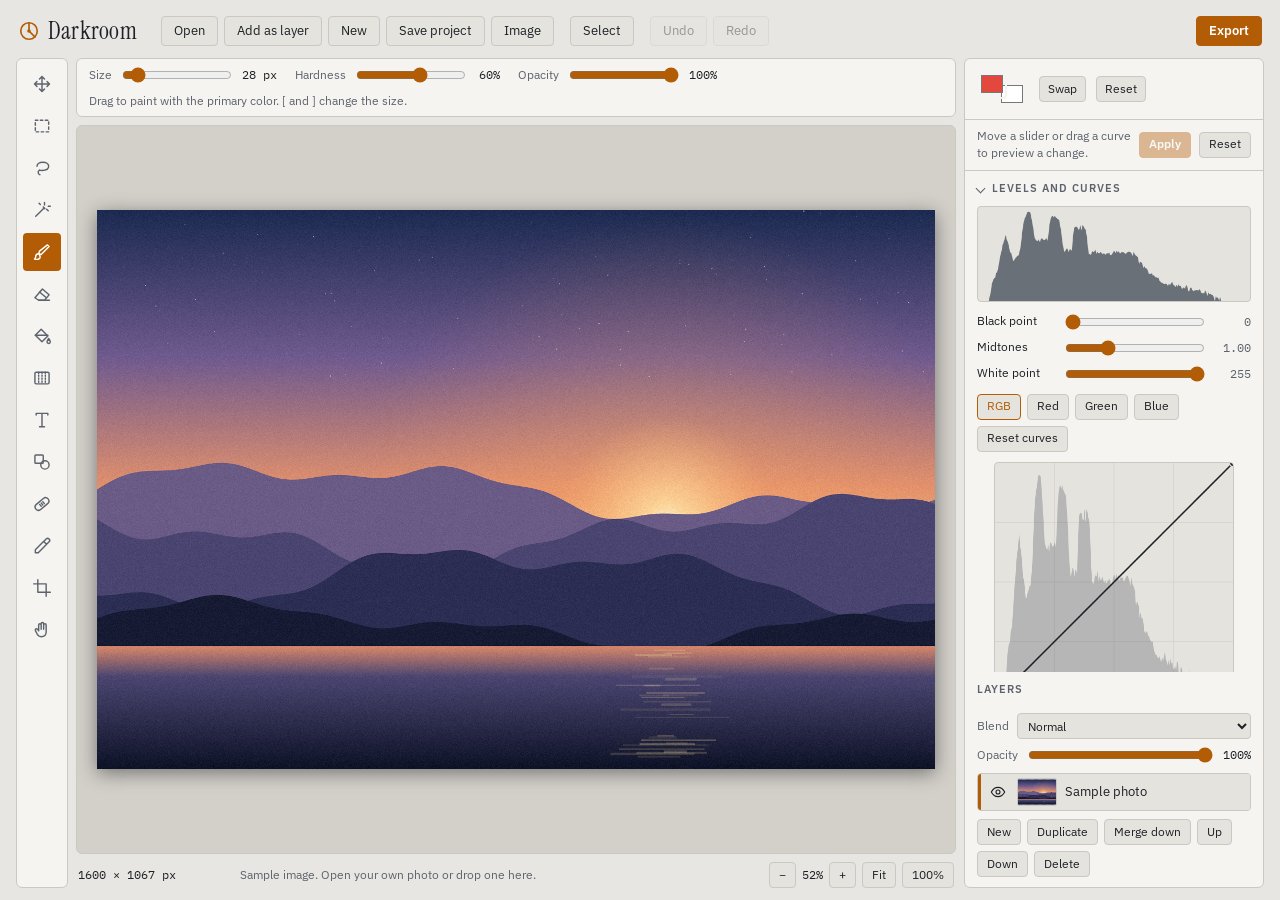
==== commit d351df84: "Darkroom: selections, gradient, smudge, crop guides, autosave - Marquee (rectangle, ellipse), lasso " ====
--- a/photo-editor/index.html
+++ b/photo-editor/index.html
@@ -101,7 +101,10 @@
   background: var(--panel); border: 1px solid var(--line); border-radius: 6px; padding: 4px;
   display: flex; flex-direction: column; box-shadow: 0 10px 30px rgba(0,0,0,.35);
 }
-.menu-pop button { text-align: left; background: none; border: 0; padding: 7px 10px; border-radius: 4px; }
+.menu-pop button { text-align: left; background: none; border: 0; padding: 7px 10px; border-radius: 4px; display: flex; justify-content: space-between; gap: 18px; }
+.menu-pop kbd { font: 11px var(--font-mono); color: var(--muted); }
+.menu-pop hr { border: 0; border-top: 1px solid var(--line); margin: 4px 0; width: 100%; }
+.restore { position: absolute; top: 10px; left: 50%; transform: translateX(-50%); z-index: 7; display: flex; align-items: center; gap: 10px; flex-wrap: wrap; justify-content: center; background: var(--panel); border: 1px solid var(--accent); border-radius: 6px; padding: 8px 12px; max-width: calc(100% - 24px); box-shadow: 0 10px 30px rgba(0,0,0,.35); }
 .menu-pop button:hover { background: var(--panel-2); }
 
 .rail {
@@ -256,6 +259,23 @@
         </div>
       </details>
     </div>
+    <details class="menu" id="selMenu">
+      <summary class="btn">Select</summary>
+      <div class="menu-pop" role="menu">
+        <button type="button" data-act="selall">Select all <kbd>Ctrl+A</kbd></button>
+        <button type="button" data-act="deselect">Deselect <kbd>Ctrl+D</kbd></button>
+        <button type="button" data-act="invert">Invert selection <kbd>Ctrl+Shift+I</kbd></button>
+        <hr>
+        <button type="button" data-act="feather">Feather edges…</button>
+        <button type="button" data-act="grow">Grow selection…</button>
+        <button type="button" data-act="shrink">Shrink selection…</button>
+        <hr>
+        <button type="button" data-act="fillsel">Fill with primary color <kbd>Alt+Backspace</kbd></button>
+        <button type="button" data-act="clearsel">Delete selected pixels <kbd>Delete</kbd></button>
+        <button type="button" data-act="viacopy">New layer via copy <kbd>Ctrl+J</kbd></button>
+        <button type="button" data-act="viacut">New layer via cut <kbd>Ctrl+Shift+J</kbd></button>
+      </div>
+    </details>
     <div class="group">
       <button class="btn" id="btnUndo" type="button" disabled>Undo</button>
       <button class="btn" id="btnRedo" type="button" disabled>Redo</button>
@@ -272,11 +292,18 @@
     <canvas id="view" aria-label="Editing canvas"></canvas>
     <textarea id="textInput" hidden spellcheck="false" aria-label="Text to add"></textarea>
     <div class="dropnote" id="dropnote" hidden>Drop an image to open it</div>
+    <div class="restore" id="restoreBar" hidden>
+      <span id="restoreTxt"></span>
+      <button class="btn sm primary" id="restoreGo" type="button">Restore</button>
+      <button class="btn sm" id="restoreNo" type="button">Discard</button>
+    </div>
   </div>
 
   <div class="status" id="status">
     <span id="stInfo" class="mono"></span>
     <span id="stPos" class="mono"></span>
+    <span id="stSel" class="mono"></span>
+    <span id="stSave" class="mono" title="Your work is saved in this browser automatically"></span>
     <span id="stHint"></span>
     <span class="zoom">
       <button class="btn sm" id="zOut" type="button" aria-label="Zoom out">−</button>
@@ -388,6 +415,14 @@
   </form>
 </div>
 
+<div class="modal" id="mAmount" hidden>
+  <form class="card" id="fAmount">
+    <h3 id="amTitle">Feather</h3>
+    <label class="field">Amount (px)<input type="number" id="amVal" min="1" max="200" value="10"></label>
+    <div class="mrow"><button class="btn" type="button" data-close>Cancel</button><button class="btn primary" type="submit">Apply</button></div>
+  </form>
+</div>
+
 <div class="toast" id="toast" role="status" aria-live="polite" hidden></div>
 
 <script>
@@ -420,6 +455,7 @@
   w: 0, h: 0, layers: [], activeId: null,
   fg: '#e2483d', bg: '#ffffff', tool: 'brush', pristine: true, name: 'darkroom-image',
   view: { z: 1, x: 0, y: 0 }, space: false, crop: null, cursor: null, draft: null, cloneSrc: null, pickSrc: false,
+  sel: null, selDraft: null, poly: null, gdraft: null, hover: null, viewTouched: false,
 };
 const OPT = {
   brush: { size: 28, hardness: 60, opacity: 100 },
@@ -427,7 +463,9 @@
   bucket: { tol: 30 },
   shape: { kind: 'rect', fill: true, outline: false, sw: 6 },
   text: { family: 'Playfair Display', size: 72, bold: false, italic: false, outline: false, align: 'left' },
-  crop: { ratio: 'free' },
+  crop: { ratio: 'free', portrait: false, guide: 'thirds' },
+  sel: { mode: 'new', shape: 'rect', constrain: false, lasso: 'free', tol: 32, contig: true, merged: false },
+  grad: { type: 'linear', colors: 'fgbg', reverse: false, opacity: 100 },
   retouch: { mode: 'clone', size: 40, hardness: 50, opacity: 60, range: 'mid' },
 };
 const active = () => S.layers.find(l => l.id === S.activeId);
@@ -460,7 +498,16 @@
 }
 
 let stroke = null;
-let scratch = null;
+let scratch = null, scratch2 = null;
+function maskedBuf(L) {
+  if (!scratch2 || scratch2.width !== L.canvas.width || scratch2.height !== L.canvas.height) scratch2 = mk(L.canvas.width, L.canvas.height);
+  const c = g2(scratch2);
+  c.globalCompositeOperation = 'source-over'; c.globalAlpha = 1; c.clearRect(0, 0, scratch2.width, scratch2.height);
+  c.drawImage(stroke.buf, 0, 0);
+  c.globalCompositeOperation = 'destination-in'; c.drawImage(selMaskFor(L), 0, 0);
+  c.globalCompositeOperation = 'source-over';
+  return scratch2;
+}
 function strokePreview(L) {
   if (!scratch || scratch.width !== L.canvas.width || scratch.height !== L.canvas.height) scratch = mk(L.canvas.width, L.canvas.height);
   const x = g2(scratch);
@@ -469,7 +516,7 @@
   x.drawImage(L.canvas, 0, 0);
   x.globalAlpha = stroke.opacity;
   x.globalCompositeOperation = stroke.erase ? 'destination-out' : 'source-over';
-  x.drawImage(stroke.buf, 0, 0);
+  x.drawImage(S.sel ? maskedBuf(L) : stroke.buf, 0, 0);
   x.globalAlpha = 1; x.globalCompositeOperation = 'source-over';
   return scratch;
 }
@@ -513,6 +560,23 @@
   x.restore();
 }
 
+function drawDrafts(x, v) {
+  const lw = 1 / v.z;
+  const dashed = fn => {
+    x.save(); x.lineWidth = lw * 1.5; x.setLineDash([6 * lw, 6 * lw]);
+    x.strokeStyle = '#000'; x.beginPath(); fn(); x.stroke();
+    x.lineDashOffset = 6 * lw; x.strokeStyle = '#fff'; x.beginPath(); fn(); x.stroke(); x.restore();
+  };
+  const poly = pts => pts.forEach((q, i) => (i ? x.lineTo(q.x, q.y) : x.moveTo(q.x, q.y)));
+  const d = S.selDraft;
+  if (d) {
+    if (d.kind === 'lasso') dashed(() => { poly(d.pts); x.closePath(); });
+    else { const rx = Math.min(d.x0, d.x1), ry = Math.min(d.y0, d.y1), w = Math.abs(d.x1 - d.x0), h = Math.abs(d.y1 - d.y0); dashed(() => (d.kind === 'rect' ? x.rect(rx, ry, w, h) : x.ellipse(rx + w / 2, ry + h / 2, w / 2, h / 2, 0, 0, Math.PI * 2))); }
+  }
+  if (S.poly) { const pts = S.poly.pts; dashed(() => { poly(pts); if (S.hover) x.lineTo(S.hover.x, S.hover.y); }); x.fillStyle = '#fff'; x.beginPath(); x.arc(pts[0].x, pts[0].y, 4 * lw, 0, 7); x.fill(); }
+  const g = S.gdraft;
+  if (g) { dashed(() => { x.moveTo(g.x0, g.y0); x.lineTo(g.x1, g.y1); }); x.fillStyle = '#fff'; x.beginPath(); x.arc(g.x0, g.y0, 4 * lw, 0, 7); x.fill(); x.beginPath(); x.arc(g.x1, g.y1, 4 * lw, 0, 7); x.fill(); }
+}
 const HANDLES = ['nw', 'n', 'ne', 'e', 'se', 's', 'sw', 'w'];
 function cropRect() {
   const c = S.crop; if (!c) return null;
@@ -538,16 +602,17 @@
   x.imageSmoothingEnabled = v.z < 2; x.imageSmoothingQuality = 'high';
   x.drawImage(comp, 0, 0);
   if (S.draft) drawShape(x, S.draft);
+  if (S.sel && edgeA) {
+    x.imageSmoothingEnabled = v.z < 1; x.drawImage(antPhase ? edgeB : edgeA, 0, 0);
+    if (clamp(Math.round(1.5 / v.z), 1, 8) !== edgeT) { clearTimeout(edgeTimer); edgeTimer = setTimeout(() => { buildEdges(); requestRender(); }, 200); }
+  }
+  drawDrafts(x, v);
   const cr = cropRect();
   if (cr) {
     x.fillStyle = 'rgba(0,0,0,.55)';
     x.beginPath(); x.rect(0, 0, S.w, S.h); x.rect(cr.x0, cr.y0, cr.x1 - cr.x0, cr.y1 - cr.y0); x.fill('evenodd');
     x.strokeStyle = '#fff'; x.lineWidth = 1 / v.z; x.strokeRect(cr.x0, cr.y0, cr.x1 - cr.x0, cr.y1 - cr.y0);
-    x.strokeStyle = 'rgba(255,255,255,.35)';
-    for (let i = 1; i < 3; i++) {
-      const gx = cr.x0 + (cr.x1 - cr.x0) * i / 3, gy = cr.y0 + (cr.y1 - cr.y0) * i / 3;
-      x.beginPath(); x.moveTo(gx, cr.y0); x.lineTo(gx, cr.y1); x.moveTo(cr.x0, gy); x.lineTo(cr.x1, gy); x.stroke();
-    }
+    drawCropGuide(x, cr);
     x.fillStyle = '#fff'; x.strokeStyle = '#000';
     const hs = 5 / v.z;
     for (const h of HANDLES) { const [hx, hy] = handlePos(cr, h); x.fillRect(hx - hs, hy - hs, hs * 2, hs * 2); x.strokeRect(hx - hs, hy - hs, hs * 2, hs * 2); }
@@ -610,8 +675,9 @@
   S.activeId = s.active;
   if (!active() && S.layers.length) S.activeId = S.layers[S.layers.length - 1].id;
 }
-function snapDoc() { return { ...snapStruct(), w: S.w, h: S.h, canvases: S.layers.map(l => l.canvas) }; }
-function restoreDoc(s) { restoreStruct(s); S.w = s.w; S.h = s.h; s.layers.forEach((l, i) => { l.canvas = s.canvases[i]; }); }
+function snapDoc() { return { ...snapStruct(), w: S.w, h: S.h, canvases: S.layers.map(l => l.canvas), sel: S.sel }; }
+function restoreDoc(s) { restoreStruct(s); S.w = s.w; S.h = s.h; s.layers.forEach((l, i) => { l.canvas = s.canvases[i]; }); S.sel = s.sel || null; }
+const selSwap = before => { let held = before; return () => { const cur = S.sel; S.sel = held; held = cur; selChanged(); }; };
 const structSwap = before => { let held = before; return () => { const cur = snapStruct(); restoreStruct(held); held = cur; afterHistory(); }; };
 const docSwap = before => { let held = before; return () => { const cur = snapDoc(); restoreDoc(held); held = cur; afterHistory(); }; };
 function cut(c, r) { const n = mk(r.w, r.h); g2(n).drawImage(c, -r.x, -r.y); return n; }
@@ -630,21 +696,21 @@
   let total = H.stack.reduce((a, b) => a + b.bytes, 0);
   while (H.stack.length > 1 && (H.stack.length > 80 || total > 500e6)) { total -= H.stack[0].bytes; H.stack.shift(); H.idx--; }
   S.pristine = false;
-  updateUndoUI();
+  updateUndoUI(); autosaveSoon();
 }
 function undo() {
   settlePending(true);
   if (H.idx === 0) return;
   const it = H.stack[--H.idx];
   for (let i = it.sw.length - 1; i >= 0; i--) it.sw[i]();
-  updateUndoUI(); toast('Undid ' + it.label.toLowerCase());
+  updateUndoUI(); autosaveSoon(); toast('Undid ' + it.label.toLowerCase());
 }
 function redo() {
   settlePending(true);
   if (H.idx >= H.stack.length) return;
   const it = H.stack[H.idx++];
   for (let i = 0; i < it.sw.length; i++) it.sw[i]();
-  updateUndoUI(); toast('Redid ' + it.label.toLowerCase());
+  updateUndoUI(); autosaveSoon(); toast('Redid ' + it.label.toLowerCase());
 }
 function updateUndoUI() { $('#btnUndo').disabled = H.idx === 0; $('#btnRedo').disabled = H.idx >= H.stack.length; }
 let lastDims = '';
@@ -652,6 +718,7 @@
   const d = S.w + 'x' + S.h;
   if (d !== lastDims) { lastDims = d; fit(); }
   S.crop = null;
+  selChanged();
   compDirty = true; renderLayers(); syncLayerProps(); updateStatus(); requestRender();
 }
 function docOp(label, fn) {
@@ -659,6 +726,7 @@
   const b = snapDoc();
   const bytes = b.canvases.reduce((a, c) => a + c.width * c.height * 4, 0);
   fn();
+  S.sel = null;
   pushHist(label, [docSwap(b)], bytes);
   lastDims = S.w + 'x' + S.h;
   afterHistory(); fit();
@@ -807,6 +875,7 @@
     ox.translate(pend.c.x, pend.c.y); ox.rotate(P.rotate * Math.PI / 180); const s = P.scale / 100; ox.scale(s, s); ox.translate(-pend.c.x, -pend.c.y);
     ox.drawImage(src, 0, 0); ox.restore();
   } else ox.drawImage(src, 0, 0);
+  if (S.sel && pend && pend.layer) maskBlendCanvas(out, base, pend.layer);
 }
 
 /* ---------- adjust panel (live preview, then Apply) ---------- */
@@ -981,6 +1050,7 @@
   const id = x.getImageData(0, 0, r.w, r.h);
   fn(id.data, r.w, r.h);
   x.putImageData(id, 0, 0);
+  maskBlendCanvas(L.canvas, before, L);
   return { L, r, before };
 }
 function commitFilter(res, label) { pushHist(label, [regionSwap(res.L, res.r, res.before)], res.r.w * res.r.h * 4); invalidate(res.L); renderLayers(); toast(label + ' applied'); }
@@ -1012,6 +1082,7 @@
     g2(small).drawImage(L.canvas, 0, 0, small.width, small.height);
     const x = g2(L.canvas); x.clearRect(0, 0, r.w, r.h); x.imageSmoothingEnabled = false;
     x.drawImage(small, 0, 0, small.width * size, small.height * size); x.imageSmoothingEnabled = true;
+    maskBlendCanvas(L.canvas, before, L);
     commitFilter({ L, r, before }, 'Pixelate');
   }],
 ];
@@ -1191,6 +1262,177 @@
   });
 }
 
+/* ---------- selections ---------- */
+let edgeA = null, edgeB = null, edgeT = 1, edgeTimer = 0, antPhase = 0, selMaskCache = { sel: null, ox: 0, oy: 0, c: null };
+function makeSel(mask) {
+  const w = mask.width, h = mask.height, d = g2(mask).getImageData(0, 0, w, h).data, a = new Uint8ClampedArray(w * h);
+  let x0 = w, y0 = h, x1 = -1, y1 = -1;
+  for (let y = 0; y < h; y++) for (let x = 0; x < w; x++) {
+    const v = d[(y * w + x) * 4 + 3]; a[y * w + x] = v;
+    if (v > 0) { if (x < x0) x0 = x; if (x > x1) x1 = x; if (y < y0) y0 = y; if (y > y1) y1 = y; }
+  }
+  return x1 < 0 ? null : { mask, a, bbox: { x0, y0, x1: x1 + 1, y1: y1 + 1 } };
+}
+function selWeight(lx, ly, L) {
+  if (!S.sel) return 1;
+  const dx = lx + L.ox, dy = ly + L.oy;
+  return dx < 0 || dy < 0 || dx >= S.w || dy >= S.h ? 0 : S.sel.a[dy * S.w + dx] / 255;
+}
+function selMaskFor(L) {
+  const s = S.sel; if (!s) return null;
+  if (!L.ox && !L.oy) return s.mask;
+  const m = selMaskCache;
+  if (m.sel === s && m.ox === L.ox && m.oy === L.oy) return m.c;
+  const c = mk(L.canvas.width, L.canvas.height); g2(c).drawImage(s.mask, -L.ox, -L.oy);
+  selMaskCache = { sel: s, ox: L.ox, oy: L.oy, c }; return c;
+}
+function selRectInLayer(L) {
+  const b = S.sel ? S.sel.bbox : { x0: 0, y0: 0, x1: S.w, y1: S.h }, W = L.canvas.width, H = L.canvas.height;
+  const x0 = clamp(b.x0 - L.ox, 0, W), y0 = clamp(b.y0 - L.oy, 0, H), x1 = clamp(b.x1 - L.ox, 0, W), y1 = clamp(b.y1 - L.oy, 0, H);
+  return { x: x0, y: y0, w: x1 - x0, h: y1 - y0 };
+}
+function maskBlendCanvas(canvas, before, L) {
+  if (!S.sel) return;
+  const m = selMaskFor(L), w = canvas.width, h = canvas.height;
+  const after = clone(canvas), ax = g2(after); ax.globalCompositeOperation = 'destination-in'; ax.drawImage(m, 0, 0);
+  const keep = clone(before), kx = g2(keep); kx.globalCompositeOperation = 'destination-out'; kx.drawImage(m, 0, 0);
+  const x = g2(canvas); x.save(); x.globalCompositeOperation = 'source-over'; x.globalAlpha = 1;
+  x.clearRect(0, 0, w, h); x.drawImage(keep, 0, 0); x.drawImage(after, 0, 0); x.restore();
+}
+function buildEdges() {
+  const sel = S.sel;
+  if (!sel) { edgeA = edgeB = null; return; }
+  const w = S.w, h = S.h, a = sel.a, t = clamp(Math.round(1.5 / S.view.z), 1, 8), per = Math.max(4, t * 4), b = sel.bbox;
+  edgeT = t;
+  const A = new ImageData(w, h), B = new ImageData(w, h), da = A.data, db = B.data;
+  const xa = Math.max(0, b.x0 - 1), xb = Math.min(w, b.x1 + 1), ya = Math.max(0, b.y0 - 1), yb = Math.min(h, b.y1 + 1);
+  for (let y = ya; y < yb; y++) for (let x = xa; x < xb; x++) {
+    const i = y * w + x;
+    if (a[i] <= 127) continue;
+    if (!((x - t >= 0 && a[i - t] <= 127) || (x + t < w && a[i + t] <= 127) || (y - t >= 0 && a[i - t * w] <= 127) || (y + t < h && a[i + t * w] <= 127))) continue;
+    const c1 = (((x + y) / per) | 0) & 1 ? 255 : 0, o = i * 4;
+    da[o] = da[o + 1] = da[o + 2] = c1; da[o + 3] = 255; db[o] = db[o + 1] = db[o + 2] = 255 - c1; db[o + 3] = 255;
+  }
+  edgeA = mk(w, h); g2(edgeA).putImageData(A, 0, 0); edgeB = mk(w, h); g2(edgeB).putImageData(B, 0, 0);
+}
+function selChanged() {
+  clearTimeout(edgeTimer); buildEdges();
+  const el2 = $('#stSel');
+  if (el2) el2.textContent = S.sel ? `Selection ${S.sel.bbox.x1 - S.sel.bbox.x0} × ${S.sel.bbox.y1 - S.sel.bbox.y0}` : '';
+  requestRender();
+}
+function commitSel(mask, label) {
+  const before = S.sel, sel = makeSel(mask);
+  if (!sel && !before) return;
+  S.sel = sel;
+  pushHist(label, [selSwap(before)], S.w * S.h * 4);
+  selChanged();
+}
+function combineSel(mask, mode) {
+  const old = S.sel; if (!old || mode === 'new') return mask;
+  const c = mk(S.w, S.h), x = g2(c); x.drawImage(old.mask, 0, 0);
+  if (mode === 'add') x.drawImage(mask, 0, 0);
+  else if (mode === 'sub') { x.globalCompositeOperation = 'destination-out'; x.drawImage(mask, 0, 0); }
+  else { x.globalCompositeOperation = 'destination-in'; x.drawImage(mask, 0, 0); }
+  return c;
+}
+const selMode = e => (e.shiftKey && e.altKey ? 'int' : e.shiftKey ? 'add' : e.altKey ? 'sub' : OPT.sel.mode);
+function shapeMask(draw) { const c = mk(S.w, S.h), x = g2(c); x.fillStyle = '#fff'; draw(x); return c; }
+function selAll() { settlePending(true); commitSel(shapeMask(x => x.fillRect(0, 0, S.w, S.h)), 'Select all'); }
+function deselect() { if (!S.sel) return; const b = S.sel; S.sel = null; pushHist('Deselect', [selSwap(b)], 0); selChanged(); }
+function invertSel() {
+  settlePending(true);
+  const c = shapeMask(x => x.fillRect(0, 0, S.w, S.h));
+  if (S.sel) { const x = g2(c); x.globalCompositeOperation = 'destination-out'; x.drawImage(S.sel.mask, 0, 0); }
+  commitSel(c, 'Invert selection');
+}
+function selRegion(pad) {
+  const b = S.sel.bbox, x = clamp(b.x0 - pad, 0, S.w), y = clamp(b.y0 - pad, 0, S.h);
+  return { x, y, w: clamp(b.x1 + pad, 0, S.w) - x, h: clamp(b.y1 + pad, 0, S.h) - y };
+}
+function featherSel(r) {
+  if (!S.sel) return; settlePending(true);
+  const R = selRegion(Math.ceil(r * 1.5) + 2), src = g2(S.sel.mask).getImageData(R.x, R.y, R.w, R.h).data;
+  const arr = new Uint8ClampedArray(R.w * R.h * 4);
+  for (let i = 0; i < R.w * R.h; i++) arr[i * 4 + 3] = src[i * 4 + 3];
+  gaussBlur(arr, R.w, R.h, Math.max(0.5, r / 2));
+  const out = new ImageData(R.w, R.h);
+  for (let i = 0; i < R.w * R.h; i++) { out.data[i * 4] = out.data[i * 4 + 1] = out.data[i * 4 + 2] = 255; out.data[i * 4 + 3] = arr[i * 4 + 3]; }
+  const c = mk(S.w, S.h); g2(c).putImageData(out, R.x, R.y); commitSel(c, 'Feather');
+}
+function growShrinkSel(r, grow) {
+  if (!S.sel) return; settlePending(true);
+  const R = selRegion(grow ? r + 2 : 2), src = g2(S.sel.mask).getImageData(R.x, R.y, R.w, R.h).data, n = R.w * R.h;
+  const arr = new Float32Array(n * 4), tmp = new Float32Array(n * 4);
+  for (let i = 0; i < n; i++) arr[i * 4 + 3] = (src[i * 4 + 3] > 127) === grow ? 255 : 0;
+  boxPass(arr, tmp, R.w, R.h, r, true); boxPass(tmp, arr, R.w, R.h, r, false);
+  const out = new ImageData(R.w, R.h);
+  for (let i = 0; i < n; i++) { const on = arr[i * 4 + 3] > 0.01; const v = grow ? on : !on; out.data[i * 4] = out.data[i * 4 + 1] = out.data[i * 4 + 2] = 255; out.data[i * 4 + 3] = v ? 255 : 0; }
+  const c = mk(S.w, S.h); g2(c).putImageData(out, R.x, R.y); commitSel(c, grow ? 'Grow selection' : 'Shrink selection');
+}
+function editSel(kind) {
+  settlePending(true);
+  const L = active();
+  if (!L) return;
+  if (!S.sel) { toast('Make a selection first'); return; }
+  if (!L.visible) { toast('This layer is hidden. Turn it on first.'); return; }
+  rasterizeIfText(L);
+  const r = selRectInLayer(L); if (r.w < 1 || r.h < 1) return;
+  const before = cut(L.canvas, r), x = g2(L.canvas), m = selMaskFor(L);
+  if (kind === 'clear') { x.save(); x.globalCompositeOperation = 'destination-out'; x.drawImage(m, 0, 0); x.restore(); }
+  else { const t = mk(r.w, r.h), tx = g2(t); tx.fillStyle = S.fg; tx.fillRect(0, 0, r.w, r.h); tx.globalCompositeOperation = 'destination-in'; tx.drawImage(m, -r.x, -r.y); x.drawImage(t, r.x, r.y); }
+  pushHist(kind === 'clear' ? 'Delete selection' : 'Fill selection', [regionSwap(L, r, before)], r.w * r.h * 4); invalidate(L); renderLayers();
+}
+function layerViaSel(doCut) {
+  settlePending(true);
+  const L = active(); if (!L) return;
+  if (doCut && !S.sel) { toast('Make a selection first'); return; }
+  const nc = mk(S.w, S.h), x = g2(nc); x.drawImage(L.canvas, L.ox, L.oy);
+  if (S.sel) { x.globalCompositeOperation = 'destination-in'; x.drawImage(S.sel.mask, 0, 0); }
+  if (doCut) {
+    rasterizeIfText(L);
+    const r = selRectInLayer(L), before = cut(L.canvas, r), lx = g2(L.canvas);
+    lx.save(); lx.globalCompositeOperation = 'destination-out'; lx.drawImage(selMaskFor(L), 0, 0); lx.restore();
+    pushHist('Cut selection', [regionSwap(L, r, before)], r.w * r.h * 4);
+  }
+  addLayer(doCut ? 'Layer via cut' : S.sel ? 'Layer via copy' : L.name + ' copy', c => c.drawImage(nc, 0, 0), doCut ? 'Layer via cut' : 'Layer via copy');
+}
+let amountKind = '';
+function askAmount(kind) {
+  if (!S.sel) { toast('Make a selection first'); return; }
+  amountKind = kind; $('#amTitle').textContent = { feather: 'Feather edges', grow: 'Grow selection', shrink: 'Shrink selection' }[kind];
+  $('#amVal').value = kind === 'feather' ? 10 : 5; openModal('#mAmount');
+}
+function wandSelect(p, e) {
+  settlePending(true);
+  const L = active(); if (!L) return;
+  const px = Math.floor(p.x), py = Math.floor(p.y);
+  if (px < 0 || py < 0 || px >= S.w || py >= S.h) return;
+  let srcC; if (OPT.sel.merged) { if (compDirty) composite(); srcC = comp; } else srcC = bake(L);
+  const d = g2(srcC).getImageData(0, 0, S.w, S.h).data;
+  const seen = floodMask(d, S.w, S.h, px, py, OPT.sel.tol * 2.55, OPT.sel.contig);
+  const id = new ImageData(S.w, S.h);
+  for (let k = 0; k < seen.length; k++) if (seen[k]) { id.data[k * 4] = id.data[k * 4 + 1] = id.data[k * 4 + 2] = 255; id.data[k * 4 + 3] = 255; }
+  const c = mk(S.w, S.h); g2(c).putImageData(id, 0, 0);
+  commitSel(combineSel(c, selMode(e)), 'Magic wand');
+}
+function polyMask(pts) { return shapeMask(x => { x.beginPath(); pts.forEach((q, i) => (i ? x.lineTo(q.x, q.y) : x.moveTo(q.x, q.y))); x.closePath(); x.fill(); }); }
+function finishPoly() {
+  const sp = S.poly; S.poly = null;
+  if (sp && sp.pts.length >= 3) commitSel(combineSel(polyMask(sp.pts), sp.mode), 'Lasso');
+  requestRender();
+}
+function constrainRatio(ax, ay, px, py, ratio) {
+  if (!ratio) return [px, py];
+  const sx = Math.sign(px - ax || 1), sy = Math.sign(py - ay || 1);
+  let w = Math.abs(px - ax), h = Math.abs(py - ay);
+  if (w / (h || 1) > ratio) w = h * ratio; else h = w / ratio;
+  let x1 = ax + sx * w, y1 = ay + sy * h;
+  if (x1 < 0 || x1 > S.w) { w = sx > 0 ? S.w - ax : ax; h = w / ratio; x1 = ax + sx * w; y1 = ay + sy * h; }
+  if (y1 < 0 || y1 > S.h) { h = sy > 0 ? S.h - ay : ay; w = h * ratio; x1 = ax + sx * w; y1 = ay + sy * h; }
+  return [x1, y1];
+}
+
 /* ---------- brush engine ---------- */
 let stampCache = { key: '', c: null };
 function getStamp(size, hardness, color) {
@@ -1245,7 +1487,9 @@
     r.w = clamp(Math.ceil(s.box.x1), 0, L.canvas.width) - r.x; r.h = clamp(Math.ceil(s.box.y1), 0, L.canvas.height) - r.y;
     if (r.w > 0 && r.h > 0) {
       const before = cut(L.canvas, r), x = g2(L.canvas);
-      x.save(); x.globalAlpha = s.opacity; x.globalCompositeOperation = s.erase ? 'destination-out' : 'source-over'; x.drawImage(s.buf, 0, 0); x.restore();
+      let src = s.buf, sx = 0, sy = 0;
+      if (S.sel) { const t = mk(r.w, r.h), tx = g2(t); tx.drawImage(s.buf, -r.x, -r.y); tx.globalCompositeOperation = 'destination-in'; tx.drawImage(selMaskFor(L), -r.x, -r.y); src = t; sx = r.x; sy = r.y; }
+      x.save(); x.globalAlpha = s.opacity; x.globalCompositeOperation = s.erase ? 'destination-out' : 'source-over'; x.drawImage(src, sx, sy); x.restore();
       s.bx.clearRect(r.x, r.y, r.w, r.h);
       pushHist(s.erase ? 'Erase' : 'Brush stroke', [regionSwap(L, r, before)], r.w * r.h * 4);
     }
@@ -1254,19 +1498,11 @@
 }
 function strokeCancel() { if (stroke) { stroke.bx.clearRect(0, 0, stroke.buf.width, stroke.buf.height); stroke = null; invalidate(); } }
 
-function bucketFill(p) {
-  settlePending(true);
-  const L = active(); if (!L) return;
-  if (!L.visible) { toast('This layer is hidden. Turn it on to fill.'); return; }
-  rasterizeIfText(L);
-  const w = L.canvas.width, h = L.canvas.height, px = Math.floor(p.x - L.ox), py = Math.floor(p.y - L.oy);
-  if (px < 0 || py < 0 || px >= w || py >= h) return;
-  const x = g2(L.canvas), id = x.getImageData(0, 0, w, h), d = id.data, tol = OPT.bucket.tol * 2.55;
-  const si = (py * w + px) * 4, tr = d[si], tg = d[si + 1], tb = d[si + 2], ta = d[si + 3];
-  const [fr, fg, fb] = hexToRgb(S.fg);
-  const seen = new Uint8Array(w * h), stack = [px, py];
+function floodMask(d, w, h, px, py, tol, contig) {
+  const si = (py * w + px) * 4, tr = d[si], tg = d[si + 1], tb = d[si + 2], ta = d[si + 3], seen = new Uint8Array(w * h);
   const match = i => Math.abs(d[i] - tr) <= tol && Math.abs(d[i + 1] - tg) <= tol && Math.abs(d[i + 2] - tb) <= tol && Math.abs(d[i + 3] - ta) <= tol;
-  let x0 = w, y0 = h, x1 = -1, y1 = -1;
+  if (!contig) { for (let k = 0; k < w * h; k++) if (match(k * 4)) seen[k] = 1; return seen; }
+  const stack = [px, py];
   while (stack.length) {
     const cy = stack.pop(), cx = stack.pop();
     let lx = cx;
@@ -1275,15 +1511,36 @@
     let up = false, down = false, xx = lx;
     while (xx < w && !seen[cy * w + xx] && match((cy * w + xx) * 4)) {
       seen[cy * w + xx] = 1;
-      if (xx < x0) x0 = xx; if (xx > x1) x1 = xx; if (cy < y0) y0 = cy; if (cy > y1) y1 = cy;
       if (cy > 0) { const m = !seen[(cy - 1) * w + xx] && match(((cy - 1) * w + xx) * 4); if (m && !up) { stack.push(xx, cy - 1); up = true; } else if (!m) up = false; }
       if (cy < h - 1) { const m = !seen[(cy + 1) * w + xx] && match(((cy + 1) * w + xx) * 4); if (m && !down) { stack.push(xx, cy + 1); down = true; } else if (!m) down = false; }
       xx++;
     }
   }
+  return seen;
+}
+function bucketFill(p) {
+  settlePending(true);
+  const L = active(); if (!L) return;
+  if (!L.visible) { toast('This layer is hidden. Turn it on to fill.'); return; }
+  rasterizeIfText(L);
+  const w = L.canvas.width, h = L.canvas.height, px = Math.floor(p.x - L.ox), py = Math.floor(p.y - L.oy);
+  if (px < 0 || py < 0 || px >= w || py >= h) return;
+  const x = g2(L.canvas), id = x.getImageData(0, 0, w, h), d = id.data;
+  const seen = floodMask(d, w, h, px, py, OPT.bucket.tol * 2.55, true);
+  const [fr, fg, fb] = hexToRgb(S.fg);
+  let x0 = w, y0 = h, x1 = -1, y1 = -1;
+  for (let yy = 0; yy < h; yy++) for (let xx = 0; xx < w; xx++) {
+    if (!seen[yy * w + xx] || selWeight(xx, yy, L) <= 0) continue;
+    if (xx < x0) x0 = xx; if (xx > x1) x1 = xx; if (yy < y0) y0 = yy; if (yy > y1) y1 = yy;
+  }
   if (x1 < 0) return;
   const r = { x: x0, y: y0, w: x1 - x0 + 1, h: y1 - y0 + 1 }, before = cut(L.canvas, r);
-  for (let yy = y0; yy <= y1; yy++) for (let xx = x0; xx <= x1; xx++) if (seen[yy * w + xx]) { const i = (yy * w + xx) * 4; d[i] = fr; d[i + 1] = fg; d[i + 2] = fb; d[i + 3] = 255; }
+  for (let yy = y0; yy <= y1; yy++) for (let xx = x0; xx <= x1; xx++) {
+    if (!seen[yy * w + xx]) continue;
+    const sw = selWeight(xx, yy, L); if (sw <= 0) continue;
+    const i = (yy * w + xx) * 4;
+    d[i] = d[i] * (1 - sw) + fr * sw; d[i + 1] = d[i + 1] * (1 - sw) + fg * sw; d[i + 2] = d[i + 2] * (1 - sw) + fb * sw; d[i + 3] = d[i + 3] * (1 - sw) + 255 * sw;
+  }
   x.putImageData(id, 0, 0, r.x, r.y, r.w, r.h);
   pushHist('Fill', [regionSwap(L, r, before)], r.w * r.h * 4); invalidate(L); renderLayers();
 }
@@ -1331,7 +1588,21 @@
     const tmp = mk(d, d), tx = g2(tmp);
     tx.drawImage(L.canvas, sx, sy, d, d, 0, 0, d, d);
     tx.globalCompositeOperation = 'destination-in'; tx.drawImage(getStamp(size, o.hardness, '#000000'), 0, 0);
+    if (S.sel) tx.drawImage(selMaskFor(L), -rx, -ry);
     lc.save(); lc.globalAlpha = strength; lc.drawImage(tmp, rx, ry); lc.restore();
+    return;
+  }
+  if (o.mode === 'smudge') {
+    const reg = mk(d, d); g2(reg).drawImage(L.canvas, rx, ry, d, d, 0, 0, d, d);
+    if (!s.sm) { s.sm = reg; return; }
+    const tmp = mk(d, d), tx = g2(tmp);
+    tx.drawImage(s.sm, 0, 0, s.sm.width, s.sm.height, 0, 0, d, d);
+    tx.globalCompositeOperation = 'destination-in'; tx.drawImage(getStamp(size, o.hardness, '#000000'), 0, 0);
+    if (S.sel) tx.drawImage(selMaskFor(L), -rx, -ry);
+    lc.save(); lc.globalAlpha = Math.min(1, strength + 0.15); lc.drawImage(tmp, rx, ry); lc.restore();
+    const nc = mk(d, d), nx = g2(nc);
+    nx.drawImage(s.sm, 0, 0, s.sm.width, s.sm.height, 0, 0, d, d); nx.globalAlpha = 1 - strength * 0.85; nx.drawImage(reg, 0, 0);
+    s.sm = nc;
     return;
   }
   const id = lc.getImageData(x0, y0, cw, ch), px = id.data;
@@ -1339,7 +1610,9 @@
   if (o.mode === 'blur' || o.mode === 'sharpen') { bl = px.slice(); gaussBlur(bl, cw, ch, Math.max(1, size * 0.04 + 0.8)); }
   for (let j = 0; j < ch; j++) {
     for (let i = 0; i < cw; i++) {
-      const a = m.a[(j + y0 - ry) * d + (i + x0 - rx)]; if (a <= 0.003) continue;
+      let a = m.a[(j + y0 - ry) * d + (i + x0 - rx)];
+      if (S.sel) a *= selWeight(i + x0, j + y0, L);
+      if (a <= 0.003) continue;
       const k = (j * cw + i) * 4;
       if (o.mode === 'blur') { const t = a * strength * 0.5; for (let c = 0; c < 4; c++) px[k + c] += (bl[k + c] - px[k + c]) * t; }
       else if (o.mode === 'sharpen') { const t = a * strength * 0.6; for (let c = 0; c < 3; c++) px[k + c] += (px[k + c] - bl[k + c]) * t; }
@@ -1371,6 +1644,7 @@
   if (r.w < 2 || r.h < 2) { s.bx.clearRect(0, 0, s.buf.width, s.buf.height); return; }
   if (r.w * r.h > 4e6) { toast('That healed area is too large. Heal smaller spots at a time.'); s.bx.clearRect(0, 0, s.buf.width, s.buf.height); return; }
   const lc = g2(L.canvas), id = lc.getImageData(r.x, r.y, r.w, r.h), px = id.data, mk8 = g2(s.buf).getImageData(r.x, r.y, r.w, r.h).data;
+  if (S.sel) for (let j = 0; j < r.h; j++) for (let i = 0; i < r.w; i++) mk8[(j * r.w + i) * 4 + 3] *= selWeight(r.x + i, r.y + j, L);
   const n = r.w * r.h, hole = new Uint8Array(n);
   let holes = 0; for (let i = 0; i < n; i++) if (mk8[i * 4 + 3] > 40) { hole[i] = 1; holes++; }
   if (holes) {
@@ -1499,6 +1773,10 @@
 
 /* ---------- tools ---------- */
 const ICON = {
+  marquee: '<rect x="4" y="5" width="16" height="14" stroke-dasharray="3 3"/>',
+  lasso: '<path d="M6 10c0-3 3-5 7-5s7 2 7 5-3 5-8 5c-1 0-2 0-3-.4"/><path d="M9 14.600c-1.500.900-2 2-1.500 3.400S9 20 9.500 20"/>',
+  wand: '<path d="M4.500 19.500l10-10"/><path d="M15 3v3M19.500 7.500H22M17.500 11l2 2M10 5.500L8.500 4"/><path d="M13.500 8.500l2 2"/>',
+  gradient: '<rect x="3.500" y="5" width="17" height="14" rx="1.500"/><path d="M8 5v14M12 5v14M16 5v14" stroke-dasharray="1.500 2"/>',
   move: '<path d="M12 3v18M3 12h18M12 3l-3 3M12 3l3 3M12 21l-3-3M12 21l3-3M3 12l3-3M3 12l3 3M21 12l-3-3M21 12l-3 3"/>',
   brush: '<path d="M18.5 3.5l2 2-9.5 9.5-3-1 1-3z"/><path d="M8 14c-2.5 0-3.5 1.7-3.5 3.5S3 20.5 3 20.5 7 21.5 8.8 20c1.2-1 1.4-3-.8-6z"/>',
   eraser: '<path d="M3.5 16.5l9-10.5 8 7-5.5 6.5H8z"/><path d="M8 19.5H21"/><path d="M9 9.5l7.5 6.5"/>',
@@ -1522,6 +1800,12 @@
   ['crop', 'Crop (C)', 'c', 'Drag a crop area, adjust the handles, then press Enter to apply.'],
   ['hand', 'Pan (H or hold Space)', 'h', 'Drag to pan. Scroll to pan, Ctrl or pinch to zoom.'],
 ];
+TOOLS.splice(1, 0,
+  ['marquee', 'Marquee select (M)', 'm', 'Drag to select a rectangle or ellipse. Shift adds, Alt subtracts.'],
+  ['lasso', 'Lasso select (L)', 'l', 'Drag to draw a freehand selection. Shift adds, Alt subtracts.'],
+  ['wand', 'Magic wand (W)', 'w', 'Click a color to select similar pixels. Shift adds, Alt subtracts.']);
+TOOLS.splice(TOOLS.findIndex(t => t[0] === 'bucket') + 1, 0,
+  ['gradient', 'Gradient (press G twice)', '\u0000', 'Drag from start to end. The gradient fills the selection, or the whole layer.']);
 function buildRail() {
   const rail = $('#rail');
   TOOLS.forEach(([id, title]) => {
@@ -1534,7 +1818,7 @@
 function selectTool(t) {
   settlePending(true); closeTextEditor(true);
   if (t !== 'crop') S.crop = null;
-  S.tool = t; S.draft = null;
+  S.tool = t; S.draft = null; S.selDraft = null; S.poly = null; S.gdraft = null;
   $$('.tool').forEach(b => b.setAttribute('aria-pressed', String(b.dataset.tool === t)));
   renderOpts(); updateCursor(); updateStatus(); requestRender();
 }
@@ -1545,6 +1829,7 @@
   else if (S.tool === 'move') c = 'move';
   else if (S.tool === 'text') c = 'text';
   else if (S.tool === 'brush' || S.tool === 'eraser' || S.tool === 'retouch') c = 'none';
+  else if (S.tool === 'marquee' || S.tool === 'lasso' || S.tool === 'wand' || S.tool === 'gradient') c = 'crosshair';
   else if (S.tool === 'picker') c = 'copy';
   viewEl.style.cursor = c;
 }
@@ -1570,8 +1855,10 @@
 function renderOpts() {
   const box = $('#opts'); box.innerHTML = '';
   const t = S.tool;
-  const RH = { clone: 'Alt-click (or Set source) to choose where to copy from, then paint over the spot to cover.', heal: 'Paint over a blemish or dust spot. It fills from the surrounding tones when you release.', blur: 'Paint to soften an area.', sharpen: 'Paint to add crispness.', dodge: 'Paint to lighten an area.', burn: 'Paint to darken an area.' };
-  const hint = t === 'retouch' ? RH[OPT.retouch.mode] : TOOLS.find(x => x[0] === t)[3];
+  const RH = { clone: 'Alt-click (or Set source) to choose where to copy from, then paint over the spot to cover.', heal: 'Paint over a blemish or dust spot. It fills from the surrounding tones when you release.', blur: 'Paint to soften an area.', smudge: 'Drag to push pixels along, like smearing wet paint.', sharpen: 'Paint to add crispness.', dodge: 'Paint to lighten an area.', burn: 'Paint to darken an area.' };
+  const hint = t === 'retouch' ? RH[OPT.retouch.mode]
+    : t === 'lasso' && OPT.sel.lasso === 'poly' ? 'Click to place points. Double-click or press Enter to close the shape. Esc cancels.'
+    : TOOLS.find(x => x[0] === t)[3];
   if (t === 'brush' || t === 'eraser') {
     const o = OPT[t];
     box.append(rangeCtl('Size', o, 'size', 1, 300, ' px'), rangeCtl('Hardness', o, 'hardness', 0, 100, '%'), rangeCtl('Opacity', o, 'opacity', 1, 100, '%'));
@@ -1586,17 +1873,30 @@
       checkCtl('Bold', OPT.text, 'bold', () => { if (textEd) positionTextEditor(); }), checkCtl('Italic', OPT.text, 'italic', () => { if (textEd) positionTextEditor(); }),
       selectCtl('Align', OPT.text, 'align', [['left', 'Left'], ['center', 'Center'], ['right', 'Right']], () => { if (textEd) positionTextEditor(); }),
       checkCtl('Outline (secondary)', OPT.text, 'outline'));
+  } else if (t === 'marquee' || t === 'lasso' || t === 'wand') {
+    const o = OPT.sel;
+    if (t === 'marquee') box.append(selectCtl('Shape', o, 'shape', [['rect', 'Rectangle'], ['ellipse', 'Ellipse']]), checkCtl('Constrain 1:1', o, 'constrain'));
+    if (t === 'lasso') box.append(selectCtl('Type', o, 'lasso', [['free', 'Freehand'], ['poly', 'Polygon']], renderOpts));
+    if (t === 'wand') box.append(rangeCtl('Tolerance', o, 'tol', 0, 100, '%'), checkCtl('Contiguous', o, 'contig'), checkCtl('Sample all layers', o, 'merged'));
+    box.append(selectCtl('Mode', o, 'mode', [['new', 'New'], ['add', 'Add (Shift)'], ['sub', 'Subtract (Alt)'], ['int', 'Intersect']]),
+      btnCtl('Select all', selAll), btnCtl('Deselect', deselect), btnCtl('Invert', invertSel));
+  } else if (t === 'gradient') {
+    const o = OPT.grad;
+    box.append(selectCtl('Type', o, 'type', [['linear', 'Linear'], ['radial', 'Radial']]), selectCtl('Colors', o, 'colors', [['fgbg', 'Primary to secondary'], ['fgt', 'Primary to transparent']]),
+      checkCtl('Reverse', o, 'reverse'), rangeCtl('Opacity', o, 'opacity', 1, 100, '%'));
   } else if (t === 'retouch') {
     const o = OPT.retouch;
-    box.append(selectCtl('Mode', o, 'mode', [['clone', 'Clone stamp'], ['heal', 'Spot heal'], ['blur', 'Blur'], ['sharpen', 'Sharpen'], ['dodge', 'Dodge (lighten)'], ['burn', 'Burn (darken)']], renderOpts),
+    box.append(selectCtl('Mode', o, 'mode', [['clone', 'Clone stamp'], ['heal', 'Spot heal'], ['blur', 'Blur'], ['sharpen', 'Sharpen'], ['smudge', 'Smudge'], ['dodge', 'Dodge (lighten)'], ['burn', 'Burn (darken)']], renderOpts),
       rangeCtl('Size', o, 'size', 2, 300, ' px'), rangeCtl('Hardness', o, 'hardness', 0, 100, '%'));
     if (o.mode !== 'heal') box.append(rangeCtl(o.mode === 'clone' ? 'Opacity' : 'Strength', o, 'opacity', 1, 100, '%'));
     if (o.mode === 'dodge' || o.mode === 'burn') box.append(selectCtl('Range', o, 'range', [['mid', 'Midtones'], ['shadows', 'Shadows'], ['highlights', 'Highlights']]));
     if (o.mode === 'clone') box.append(btnCtl('Set source', () => { S.pickSrc = true; toast('Tap or click the area to copy from'); }));
   } else if (t === 'crop') {
-    box.append(selectCtl('Ratio', OPT.crop, 'ratio', [['free', 'Free'], ['1', '1:1'], ['1.3333', '4:3'], ['1.5', '3:2'], ['1.7778', '16:9'], ['0.8', '4:5']]));
-    const a = btnCtl('Apply crop', cropApply, 'primary'), c = btnCtl('Cancel', cropCancel);
-    box.append(a, c);
+    const o = OPT.crop;
+    box.append(selectCtl('Ratio', o, 'ratio', [['free', 'Free'], ['orig', 'Original'], ['1', '1:1'], ['1.25', '5:4'], ['1.3333', '4:3'], ['1.5', '3:2'], ['1.7778', '16:9'], ['1.2941', 'Letter 11:8.5']]),
+      checkCtl('Portrait', o, 'portrait', () => { if (S.crop && cropRatio()) largestCrop(); }),
+      selectCtl('Guides', o, 'guide', [['thirds', 'Rule of thirds'], ['golden', 'Golden ratio'], ['grid', 'Grid'], ['diag', 'Diagonals'], ['none', 'None']]),
+      btnCtl('Largest crop', largestCrop), btnCtl('Apply crop', cropApply, 'primary'), btnCtl('Cancel', cropCancel));
   }
   box.append(el('span', { class: 'hint', text: hint }));
 }
@@ -1618,7 +1918,7 @@
 viewEl.addEventListener('pointermove', e => {
   if (ptrs.has(e.pointerId)) ptrs.set(e.pointerId, { x: e.clientX, y: e.clientY });
   const p = toDoc(e);
-  S.cursor = e.pointerType === 'mouse' ? { x: p.sx, y: p.sy } : null;
+  S.cursor = e.pointerType === 'mouse' ? { x: p.sx, y: p.sy } : null; S.hover = p;
   $('#stPos').textContent = `${Math.floor(p.x)}, ${Math.floor(p.y)}`;
   if (pinch && ptrs.size >= 2) {
     const [a, b] = [...ptrs.values()], d = Math.hypot(a.x - b.x, a.y - b.y), r = viewEl.getBoundingClientRect();
@@ -1660,6 +1960,14 @@
   const t = S.tool;
   if (t === 'brush' || t === 'eraser') { if (strokeStart(p, e)) drag = { type: 'stroke' }; }
   else if (t === 'bucket') bucketFill(p);
+  else if (t === 'marquee') { settlePending(true); drag = { type: 'marquee', mode: selMode(e) }; S.selDraft = { kind: OPT.sel.shape, x0: p.x, y0: p.y, x1: p.x, y1: p.y }; }
+  else if (t === 'lasso') {
+    settlePending(true);
+    if (OPT.sel.lasso === 'free') { drag = { type: 'lasso', pts: [p], mode: selMode(e) }; S.selDraft = { kind: 'lasso', pts: drag.pts }; }
+    else polyClick(p, e);
+  }
+  else if (t === 'wand') wandSelect(p, e);
+  else if (t === 'gradient') { settlePending(true); drag = { type: 'grad' }; S.gdraft = { x0: p.x, y0: p.y, x1: p.x, y1: p.y }; }
   else if (t === 'retouch') {
     const o = OPT.retouch;
     if (o.mode === 'clone' && (e.altKey || S.pickSrc)) { S.cloneSrc = { x: p.x, y: p.y }; S.pickSrc = false; toast('Source set. Now paint where the copy should go.'); requestRender(); }
@@ -1694,27 +2002,57 @@
   } else if (drag.type === 'text') { if (Math.hypot(p.x - drag.p.x, p.y - drag.p.y) * S.view.z > 4) drag.moved = true; }
   else if (drag.type === 'shape') { S.draft.x1 = p.x; S.draft.y1 = p.y; S.draft.shift = e.shiftKey; requestRender(); }
   else if (drag.type === 'crop') cropDrag(p);
+  else if (drag.type === 'marquee') {
+    const d = S.selDraft; let x1 = p.x, y1 = p.y;
+    if (OPT.sel.constrain || e.ctrlKey) { const m = Math.max(Math.abs(x1 - d.x0), Math.abs(y1 - d.y0)); x1 = d.x0 + Math.sign(x1 - d.x0 || 1) * m; y1 = d.y0 + Math.sign(y1 - d.y0 || 1) * m; }
+    d.x1 = x1; d.y1 = y1; requestRender();
+  } else if (drag.type === 'lasso') {
+    const l = drag.pts[drag.pts.length - 1];
+    if (Math.hypot(p.x - l.x, p.y - l.y) * S.view.z > 2) { drag.pts.push(p); requestRender(); }
+  } else if (drag.type === 'grad') {
+    const g = S.gdraft; g.x1 = p.x; g.y1 = p.y;
+    if (e.shiftKey) { const dx = g.x1 - g.x0, dy = g.y1 - g.y0, len = Math.hypot(dx, dy), a = Math.round(Math.atan2(dy, dx) / (Math.PI / 4)) * (Math.PI / 4); g.x1 = g.x0 + Math.cos(a) * len; g.y1 = g.y0 + Math.sin(a) * len; }
+    requestRender();
+  }
+}
+function cropRatio() {
+  const o = OPT.crop; if (o.ratio === 'free') return 0;
+  if (o.ratio === 'orig') return S.w / S.h;
+  const r = parseFloat(o.ratio); return o.portrait ? 1 / r : r;
+}
+function largestCrop() {
+  const r = cropRatio(); let w = S.w, h = S.h;
+  if (r) { if (S.w / S.h > r) w = S.h * r; else h = S.w / r; }
+  const x = (S.w - w) / 2, y = (S.h - h) / 2;
+  S.crop = { x0: x, y0: y, x1: x + w, y1: y + h }; requestRender();
+}
+function drawCropGuide(x, cr) {
+  const g = OPT.crop.guide, w = cr.x1 - cr.x0, h = cr.y1 - cr.y0;
+  if (g === 'none') return;
+  x.strokeStyle = 'rgba(255,255,255,.4)'; x.beginPath();
+  const vl = f => { x.moveTo(cr.x0 + w * f, cr.y0); x.lineTo(cr.x0 + w * f, cr.y1); }, hl = f => { x.moveTo(cr.x0, cr.y0 + h * f); x.lineTo(cr.x1, cr.y0 + h * f); };
+  if (g === 'thirds') { vl(1 / 3); vl(2 / 3); hl(1 / 3); hl(2 / 3); }
+  else if (g === 'golden') { vl(.382); vl(.618); hl(.382); hl(.618); }
+  else if (g === 'grid') { for (let i = 1; i < 6; i++) { vl(i / 6); hl(i / 6); } }
+  else if (g === 'diag') { x.moveTo(cr.x0, cr.y0); x.lineTo(cr.x1, cr.y1); x.moveTo(cr.x1, cr.y0); x.lineTo(cr.x0, cr.y1); }
+  x.stroke();
 }
 function cropDrag(p) {
-  const px = clamp(p.x, 0, S.w), py = clamp(p.y, 0, S.h), c = S.crop;
+  const px = clamp(p.x, 0, S.w), py = clamp(p.y, 0, S.h), c = S.crop, ratio = cropRatio();
   if (drag.mode === 'new') {
-    let x1 = px, y1 = py;
-    const ratio = parseFloat(OPT.crop.ratio);
-    if (ratio) {
-      const w = Math.abs(px - c.x0), h = Math.abs(py - c.y0), sx = Math.sign(px - c.x0 || 1), sy = Math.sign(py - c.y0 || 1);
-      let nw = w, nh = h; if (w / (h || 1) > ratio) nw = h * ratio; else nh = w / ratio;
-      x1 = c.x0 + sx * nw; y1 = c.y0 + sy * nh;
-      if (x1 < 0 || x1 > S.w) { nw = sx > 0 ? S.w - c.x0 : c.x0; nh = nw / ratio; x1 = c.x0 + sx * nw; y1 = c.y0 + sy * nh; }
-      if (y1 < 0 || y1 > S.h) { nh = sy > 0 ? S.h - c.y0 : c.y0; nw = nh * ratio; x1 = c.x0 + sx * nw; y1 = c.y0 + sy * nh; }
-    }
-    c.x1 = x1; c.y1 = y1;
+    const [x1, y1] = constrainRatio(c.x0, c.y0, px, py, ratio); c.x1 = x1; c.y1 = y1;
   } else if (drag.mode === 'move') {
     const r = drag.r0, w = r.x1 - r.x0, h = r.y1 - r.y0;
     const dx = clamp(p.x - drag.p0.x, -r.x0, S.w - r.x1), dy = clamp(p.y - drag.p0.y, -r.y0, S.h - r.y1);
     S.crop = { x0: r.x0 + dx, y0: r.y0 + dy, x1: r.x0 + dx + w, y1: r.y0 + dy + h };
   } else {
     const m = drag.mode, r = drag.r0, n = { ...r };
-    if (m.includes('w')) n.x0 = px; if (m.includes('e')) n.x1 = px; if (m.includes('n')) n.y0 = py; if (m.includes('s')) n.y1 = py;
+    if (m.length === 2 && ratio) {
+      const ax = m.includes('w') ? r.x1 : r.x0, ay = m.includes('n') ? r.y1 : r.y0, [x1, y1] = constrainRatio(ax, ay, px, py, ratio);
+      n.x0 = Math.min(ax, x1); n.x1 = Math.max(ax, x1); n.y0 = Math.min(ay, y1); n.y1 = Math.max(ay, y1);
+    } else {
+      if (m.includes('w')) n.x0 = px; if (m.includes('e')) n.x1 = px; if (m.includes('n')) n.y0 = py; if (m.includes('s')) n.y1 = py;
+    }
     S.crop = n;
   }
   requestRender();
@@ -1725,6 +2063,20 @@
   const d = drag; drag = null;
   if (!d) return;
   if (d.type === 'move') { if (d.moved) { pushHist('Move layer', [structSwap(d.before)]); renderLayers(); } }
+  else if (d.type === 'marquee') {
+    const s2 = S.selDraft; S.selDraft = null;
+    if (s2) {
+      const w = Math.abs(s2.x1 - s2.x0), h = Math.abs(s2.y1 - s2.y0), rx = Math.min(s2.x0, s2.x1), ry = Math.min(s2.y0, s2.y1);
+      if (w < 2 && h < 2) { if (d.mode === 'new') deselect(); }
+      else {
+        const mask = shapeMask(x => { x.beginPath(); if (s2.kind === 'rect') x.rect(rx, ry, w, h); else x.ellipse(rx + w / 2, ry + h / 2, w / 2, h / 2, 0, 0, Math.PI * 2); x.fill(); });
+        commitSel(combineSel(mask, d.mode), s2.kind === 'rect' ? 'Rectangle select' : 'Ellipse select');
+      }
+    }
+    requestRender();
+  }
+  else if (d.type === 'lasso') { S.selDraft = null; if (d.pts.length >= 3) commitSel(combineSel(polyMask(d.pts), d.mode), 'Lasso'); requestRender(); }
+  else if (d.type === 'grad') { const g = S.gdraft; S.gdraft = null; if (g && Math.hypot(g.x1 - g.x0, g.y1 - g.y0) > 2) applyGradient(g); requestRender(); }
   else if (d.type === 'text') {
     if (!d.moved) { const hit = hitTextLayer(d.p); if (hit) { selectLayer(hit.id); openTextEditor(d.p, hit); } else openTextEditor(d.p, null); }
   }
@@ -1742,6 +2094,34 @@
     else if (r) S.crop = r;
     requestRender();
   }
+}
+let lastPolyClick = 0;
+function polyClick(p, e) {
+  const now = performance.now();
+  if (!S.poly) { S.poly = { pts: [p], mode: selMode(e) }; lastPolyClick = now; requestRender(); return; }
+  const pts = S.poly.pts, first = pts[0];
+  if (pts.length >= 3 && (Math.hypot(p.x - first.x, p.y - first.y) * S.view.z < 10 || now - lastPolyClick < 320)) { finishPoly(); return; }
+  pts.push(p); lastPolyClick = now; requestRender();
+}
+function applyGradient(g) {
+  settlePending(true);
+  const L = active(); if (!L) return;
+  if (!L.visible) { toast('This layer is hidden. Turn it on first.'); return; }
+  rasterizeIfText(L);
+  const o = OPT.grad, W = L.canvas.width, H = L.canvas.height, x0 = g.x0 - L.ox, y0 = g.y0 - L.oy, x1 = g.x1 - L.ox, y1 = g.y1 - L.oy;
+  const rgb = hexToRgb(S.fg).join(','), fgc = `rgba(${rgb},1)`;
+  let c0 = fgc, c1 = o.colors === 'fgt' ? `rgba(${rgb},0)` : S.bg;
+  if (o.reverse) [c0, c1] = [c1, c0];
+  const tmp = mk(W, H), tx = g2(tmp);
+  const gr = o.type === 'radial' ? tx.createRadialGradient(x0, y0, 0, x0, y0, Math.hypot(x1 - x0, y1 - y0) || 1) : tx.createLinearGradient(x0, y0, x1, y1);
+  gr.addColorStop(0, c0); gr.addColorStop(1, c1);
+  tx.fillStyle = gr; tx.fillRect(0, 0, W, H);
+  if (S.sel) { tx.globalCompositeOperation = 'destination-in'; tx.drawImage(selMaskFor(L), 0, 0); }
+  const r = S.sel ? selRectInLayer(L) : { x: 0, y: 0, w: W, h: H };
+  if (r.w < 1 || r.h < 1) return;
+  const before = cut(L.canvas, r), lx = g2(L.canvas);
+  lx.save(); lx.globalAlpha = o.opacity / 100; lx.drawImage(tmp, 0, 0); lx.restore();
+  pushHist('Gradient', [regionSwap(L, r, before)], r.w * r.h * 4); invalidate(L); renderLayers();
 }
 function pickColor(p, secondary) {
   if (compDirty) composite();
@@ -1835,21 +2215,71 @@
       if (typeof ld.png !== 'string' || !ld.png.startsWith('data:image/')) throw new Error('That project has a damaged layer.');
       const img = await loadImageSrc(ld.png), c = mk(w, h); g2(c).drawImage(img, 0, 0, w, h); built.push({ ld, c });
     }
-    docOp('Open project', () => {
-      S.w = w; S.h = h;
-      S.layers = built.map(({ ld, c }) => {
-        const L = newLayer(String(ld.name || 'Layer').slice(0, 60), c);
-        L.visible = ld.visible !== false; L.opacity = Number.isFinite(+ld.opacity) ? clamp(+ld.opacity, 0, 100) : 100;
-        L.blend = BLENDS.some(b => b[0] === ld.blend) ? ld.blend : 'source-over';
-        L.ox = Math.round(+ld.ox) || 0; L.oy = Math.round(+ld.oy) || 0; L.text = cleanText(ld.text);
-        return L;
-      });
-      S.activeId = S.layers[clamp(data.active | 0, 0, S.layers.length - 1)].id;
-    });
+    installProject(w, h, data.active, built, 'Open project');
     S.name = safeName(typeof data.name === 'string' ? data.name : file.name.replace(/\.json$/i, ''));
     toast('Project opened: ' + built.length + (built.length === 1 ? ' layer' : ' layers'));
   } catch (e) { toast(e instanceof SyntaxError ? 'That file is not a Darkroom project.' : (e.message || 'Could not open that project')); }
 }
+function installProject(w, h, active, built, label) {
+  docOp(label, () => {
+    S.w = w; S.h = h;
+    S.layers = built.map(({ ld, c }) => {
+      const L = newLayer(String(ld.name || 'Layer').slice(0, 60), c);
+      L.visible = ld.visible !== false; L.opacity = Number.isFinite(+ld.opacity) ? clamp(+ld.opacity, 0, 100) : 100;
+      L.blend = BLENDS.some(b => b[0] === ld.blend) ? ld.blend : 'source-over';
+      L.ox = Math.round(+ld.ox) || 0; L.oy = Math.round(+ld.oy) || 0; L.text = cleanText(ld.text);
+      return L;
+    });
+    S.activeId = S.layers[clamp(active | 0, 0, S.layers.length - 1)].id;
+  });
+}
+
+/* ---------- autosave (kept in this browser only) ---------- */
+const AS = { off: false, timer: 0, db: null, rec: null };
+function asDB() {
+  if (!AS.db) AS.db = new Promise((res, rej) => {
+    try { const r = indexedDB.open('darkroom', 1); r.onupgradeneeded = () => r.result.createObjectStore('kv'); r.onsuccess = () => res(r.result); r.onerror = () => rej(r.error); }
+    catch (e) { rej(e); }
+  });
+  return AS.db;
+}
+async function asOp(mode, fn) {
+  const db = await asDB();
+  return new Promise((res, rej) => { const tx = db.transaction('kv', mode), rq = fn(tx.objectStore('kv')); tx.oncomplete = () => res(rq.result); tx.onerror = tx.onabort = () => rej(tx.error); });
+}
+function autosaveSoon() { if (AS.off || S.pristine) return; clearTimeout(AS.timer); AS.timer = setTimeout(autosaveNow, 4000); }
+async function autosaveNow() {
+  if (AS.off) return;
+  if (stroke || rs || pending || textEd || drag) { AS.timer = setTimeout(autosaveNow, 2000); return; }
+  try {
+    const layers = S.layers.map(L => ({ name: L.name, visible: L.visible, opacity: L.opacity, blend: L.blend, ox: L.ox, oy: L.oy, text: L.text || null }));
+    const blobs = await Promise.all(S.layers.map(L => new Promise(r => L.canvas.toBlob(r, 'image/png'))));
+    layers.forEach((l, i) => { l.blob = blobs[i]; });
+    await asOp('readwrite', st => st.put({ savedAt: Date.now(), w: S.w, h: S.h, name: S.name, active: S.layers.findIndex(l => l.id === S.activeId), layers }, 'autosave'));
+    $('#stSave').textContent = 'Autosaved ' + new Date().toLocaleTimeString([], { hour: 'numeric', minute: '2-digit' });
+  } catch (e) { AS.off = true; $('#stSave').textContent = ''; }
+}
+async function checkAutosave() {
+  try {
+    const rec = await asOp('readonly', st => st.get('autosave'));
+    if (!rec || !Array.isArray(rec.layers) || !rec.layers.length) return;
+    AS.rec = rec;
+    $('#restoreTxt').textContent = `Restore your last session? ${rec.layers.length} layer${rec.layers.length === 1 ? '' : 's'}, saved ${new Date(rec.savedAt).toLocaleString([], { month: 'short', day: 'numeric', hour: 'numeric', minute: '2-digit' })}.`;
+    $('#restoreBar').hidden = false;
+  } catch (e) { AS.off = true; }
+}
+async function restoreAutosave() {
+  const rec = AS.rec; $('#restoreBar').hidden = true; if (!rec) return;
+  try {
+    const w = rec.w | 0, h = rec.h | 0, built = [];
+    if (w < 1 || h < 1 || w > MAX_DOC || h > MAX_DOC) throw new Error('size');
+    for (const ld of rec.layers.slice(0, 100)) { const bmp = await createImageBitmap(ld.blob), c = mk(w, h); g2(c).drawImage(bmp, 0, 0, w, h); built.push({ ld, c }); }
+    installProject(w, h, rec.active, built, 'Restore session');
+    S.name = safeName(rec.name || 'restored'); toast('Session restored');
+  } catch (e) { toast('Could not restore that session'); }
+}
+async function discardAutosave() { $('#restoreBar').hidden = true; AS.rec = null; try { await asOp('readwrite', st => st.delete('autosave')); } catch (e) { /* nothing to clear */ } }
+
 const openAny = f => (isProjectFile(f) ? openProject(f) : openImage(f));
 
 /* ---------- ministry sizes and starter layouts ---------- */
@@ -1926,6 +2356,8 @@
   $('#btnPlace').addEventListener('click', () => $('#placeInput').click());
   $('#openInput').addEventListener('change', e => { if (e.target.files[0]) openAny(e.target.files[0]); e.target.value = ''; });
   $('#btnSave').addEventListener('click', saveProject);
+  $('#restoreGo').addEventListener('click', restoreAutosave);
+  $('#restoreNo').addEventListener('click', discardAutosave);
   const pre = $('#presets'), tp = $('#tpls');
   PRESETS.forEach(([n, w, h]) => { const b = el('button', { class: 'btn sm', type: 'button', text: `${n} ${w}×${h}` }); b.addEventListener('click', () => { $('#nW').value = w; $('#nH').value = h; }); pre.append(b); });
   TEMPLATES.forEach(t => { const b = el('button', { class: 'btn', type: 'button' }); b.append(t.name, el('small', { text: t.note })); b.addEventListener('click', () => { closeModals(); applyTemplate(t); }); tp.append(b); });
@@ -1942,16 +2374,19 @@
     closeModals(); newDoc(w, h, $('#nBg').value); S.name = 'new-design';
   });
 
-  const menu = $('#imgMenu');
-  $$('#imgMenu [data-act]').forEach(b => b.addEventListener('click', () => {
-    menu.open = false;
-    const a = b.dataset.act;
-    if (a === 'rotcw') rotateDoc(1); else if (a === 'rotccw') rotateDoc(-1);
-    else if (a === 'fliph') flipDoc(true); else if (a === 'flipv') flipDoc(false);
-    else if (a === 'fit') fit();
-    else if (a === 'resize') { $('#rW').value = S.w; $('#rH').value = S.h; openModal('#mResize'); }
-  }));
-  document.addEventListener('pointerdown', e => { if (menu.open && !menu.contains(e.target)) menu.open = false; });
+  const ACTS = {
+    rotcw: () => rotateDoc(1), rotccw: () => rotateDoc(-1), fliph: () => flipDoc(true), flipv: () => flipDoc(false), fit,
+    resize: () => { $('#rW').value = S.w; $('#rH').value = S.h; openModal('#mResize'); },
+    selall: selAll, deselect, invert: invertSel, feather: () => askAmount('feather'), grow: () => askAmount('grow'), shrink: () => askAmount('shrink'),
+    fillsel: () => editSel('fill'), clearsel: () => editSel('clear'), viacopy: () => layerViaSel(false), viacut: () => layerViaSel(true),
+  };
+  $$('.menu [data-act]').forEach(b => b.addEventListener('click', () => { b.closest('.menu').open = false; ACTS[b.dataset.act](); }));
+  document.addEventListener('pointerdown', e => $$('.menu').forEach(m => { if (m.open && !m.contains(e.target)) m.open = false; }));
+  $('#fAmount').addEventListener('submit', e => {
+    e.preventDefault();
+    const v = clamp(Math.round(+$('#amVal').value) || 1, 1, 200); closeModals();
+    if (amountKind === 'feather') featherSel(v); else growShrinkSel(v, amountKind === 'grow');
+  });
   $('#rW').addEventListener('input', () => { if ($('#rLock').checked) $('#rH').value = Math.max(1, Math.round(+$('#rW').value * S.h / S.w)); });
   $('#rH').addEventListener('input', () => { if ($('#rLock').checked) $('#rW').value = Math.max(1, Math.round(+$('#rH').value * S.w / S.h)); });
   $('#fResize').addEventListener('submit', e => {
@@ -2022,7 +2457,7 @@
 function swapColors() { const a = S.fg, b = S.bg; setColor('fg', b); setColor('bg', a); }
 function onKey(e) {
   if (e.target.matches && e.target.matches('input[type="text"],input[type="number"],textarea,select')) return;
-  if (!$('#mNew').hidden || !$('#mResize').hidden || !$('#mExport').hidden) { if (e.key === 'Escape') closeModals(); return; }
+  if (!$('#mNew').hidden || !$('#mResize').hidden || !$('#mExport').hidden || !$('#mAmount').hidden) { if (e.key === 'Escape') closeModals(); return; }
   const mod = e.ctrlKey || e.metaKey, k = e.key.toLowerCase();
   if (mod && k === 'z') { e.preventDefault(); if (e.shiftKey) redo(); else undo(); return; }
   if (mod && k === 'y') { e.preventDefault(); redo(); return; }
@@ -2031,9 +2466,15 @@
   if (mod && k === 's') { e.preventDefault(); saveProject(); return; }
   if (mod && k === 'e') { e.preventDefault(); $('#btnExport').click(); return; }
   if (mod && k === 'o') { e.preventDefault(); $('#btnOpen').click(); return; }
+  if (mod && k === 'a') { e.preventDefault(); selAll(); return; }
+  if (mod && k === 'd') { e.preventDefault(); deselect(); return; }
+  if (mod && k === 'i' && e.shiftKey) { e.preventDefault(); invertSel(); return; }
+  if (mod && k === 'j') { e.preventDefault(); layerViaSel(e.shiftKey); return; }
   if (mod) return;
+  if ((e.key === 'Delete' || e.key === 'Backspace') && S.sel) { e.preventDefault(); editSel(e.altKey ? 'fill' : 'clear'); return; }
   if (e.code === 'Space') { e.preventDefault(); if (!S.space) { S.space = true; updateCursor(); requestRender(); } return; }
   if (S.tool === 'crop' && S.crop) { if (e.key === 'Enter') { e.preventDefault(); cropApply(); return; } if (e.key === 'Escape') { cropCancel(); return; } }
+  if (S.poly) { if (e.key === 'Enter') { e.preventDefault(); finishPoly(); return; } if (e.key === 'Escape') { S.poly = null; requestRender(); return; } }
   if (S.tool === 'move' && e.key.startsWith('Arrow')) {
     const L = active(); if (!L) return; e.preventDefault();
     const n = e.shiftKey ? 10 : 1, b = snapStruct();
@@ -2045,6 +2486,7 @@
   }
   if (k === 'x') { swapColors(); return; }
   if (k === 'd') { setColor('fg', '#000000'); setColor('bg', '#ffffff'); return; }
+  if (k === 'g') { selectTool(S.tool === 'bucket' ? 'gradient' : 'bucket'); return; }
   const t = TOOLS.find(t => t[2] === k); if (t) selectTool(t[0]);
 }
 
@@ -2081,8 +2523,9 @@
 /* ---------- boot ---------- */
 buildRail(); buildAdjust(); buildFilters(); wire(); readTheme();
 setDoc(makeSample(), 'Sample photo'); lastDims = S.w + 'x' + S.h;
-selectTool('brush'); renderLayers(); syncLayerProps(); updateUndoUI(); updateStatus(); sizeView(); fit(); refreshHist(); drawCurve(); updatePendUI();
-if (location.hash === '#debug') window.__darkroom = { rotateDoc, resizeDoc, cropApply, newDoc, dupLayer, mergeDown, comp, composite, S, OPT, P, H, CURVES, undo, redo, selectTool, addLayer, saveProject, openProject, applyTemplate, TEMPLATES, onAdjust, settlePending, hitTextLayer, openTextEditor, toDoc, setColor };
+setInterval(() => { if (S.sel && edgeA && !window.matchMedia('(prefers-reduced-motion: reduce)').matches) { antPhase ^= 1; requestRender(); } }, 450);
+selectTool('brush'); renderLayers(); syncLayerProps(); updateUndoUI(); updateStatus(); sizeView(); fit(); refreshHist(); drawCurve(); updatePendUI(); setTimeout(checkAutosave, 400);
+if (location.hash === '#debug') window.__darkroom = { selAll, deselect, invertSel, featherSel, growShrinkSel, editSel, layerViaSel, applyGradient, wandSelect, commitSel, shapeMask, autosaveNow, checkAutosave, restoreAutosave, AS, rotateDoc, resizeDoc, cropApply, newDoc, dupLayer, mergeDown, comp, composite, S, OPT, P, H, CURVES, undo, redo, selectTool, addLayer, saveProject, openProject, applyTemplate, TEMPLATES, onAdjust, settlePending, hitTextLayer, openTextEditor, toDoc, setColor };
 })();
 </script>
 
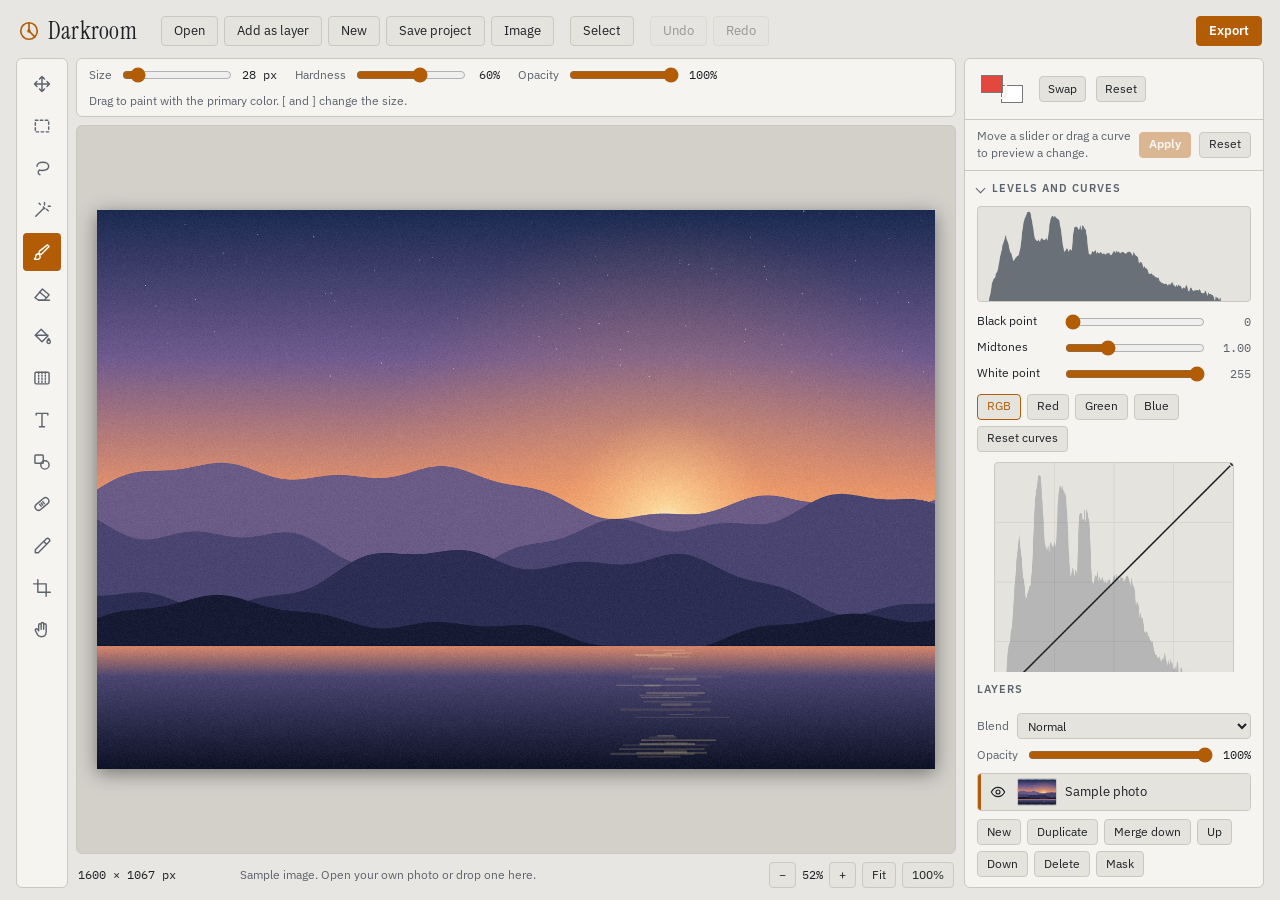
==== commit a956270a: "Darkroom: layer masks and saved selections - Non-destructive layer masks: add from reveal all, hide " ====
--- a/photo-editor/index.html
+++ b/photo-editor/index.html
@@ -103,6 +103,12 @@
 }
 .menu-pop button { text-align: left; background: none; border: 0; padding: 7px 10px; border-radius: 4px; display: flex; justify-content: space-between; gap: 18px; }
 .menu-pop kbd { font: 11px var(--font-mono); color: var(--muted); }
+.menu-pop.up { top: auto; bottom: 34px; }
+.menu-pop button[hidden] { display: none; }
+.layer canvas.th.target { outline: 2px solid var(--accent); outline-offset: 1px; }
+.layer canvas.mth.off { opacity: .4; }
+.row0 { display: flex; gap: 8px; align-items: center; flex-wrap: wrap; }
+#chanList .hint { padding: 8px; }
 .menu-pop hr { border: 0; border-top: 1px solid var(--line); margin: 4px 0; width: 100%; }
 .restore { position: absolute; top: 10px; left: 50%; transform: translateX(-50%); z-index: 7; display: flex; align-items: center; gap: 10px; flex-wrap: wrap; justify-content: center; background: var(--panel); border: 1px solid var(--accent); border-radius: 6px; padding: 8px 12px; max-width: calc(100% - 24px); box-shadow: 0 10px 30px rgba(0,0,0,.35); }
 .menu-pop button:hover { background: var(--panel-2); }
@@ -200,7 +206,7 @@
 .lprops .ctl { justify-content: space-between; }
 .lprops .ctl input[type="range"] { flex: 1; min-width: 0; }
 .lprops select { flex: 1; min-width: 0; }
-#layerList { list-style: none; margin: 0; padding: 0; max-height: 190px; overflow: auto; display: flex; flex-direction: column; gap: 2px; border: 1px solid var(--line); border-radius: 4px; background: var(--bg); }
+#layerList, #chanList { list-style: none; margin: 0; padding: 0; max-height: 190px; overflow: auto; display: flex; flex-direction: column; gap: 2px; border: 1px solid var(--line); border-radius: 4px; background: var(--bg); }
 .layer { display: flex; align-items: center; gap: 8px; padding: 4px 6px; cursor: pointer; border-left: 3px solid transparent; }
 .layer.active { background: var(--panel-2); border-left-color: var(--accent); }
 .layer .eye { width: 22px; height: 22px; background: none; border: 0; color: var(--muted); display: grid; place-items: center; padding: 0; }
@@ -266,6 +272,7 @@
         <button type="button" data-act="deselect">Deselect <kbd>Ctrl+D</kbd></button>
         <button type="button" data-act="invert">Invert selection <kbd>Ctrl+Shift+I</kbd></button>
         <hr>
+        <button type="button" data-act="savesel">Save selection</button>
         <button type="button" data-act="feather">Feather edges…</button>
         <button type="button" data-act="grow">Grow selection…</button>
         <button type="button" data-act="shrink">Shrink selection…</button>
@@ -353,6 +360,16 @@
         <summary>One-click filters</summary>
         <div class="inner"><div class="filters" id="filters"></div></div>
       </details>
+      <details class="grp" id="chanGrp">
+        <summary>Saved selections<span id="chCount"></span></summary>
+        <div class="inner">
+          <div class="row0">
+            <button class="btn sm primary" id="chSave" type="button">Save selection</button>
+            <label class="ctl">Load as <select id="chMode"><option value="new">New</option><option value="add">Add</option><option value="sub">Subtract</option><option value="int">Intersect</option></select></label>
+          </div>
+          <ul id="chanList"></ul>
+        </div>
+      </details>
     </div>
     <section class="layers">
       <h2>Layers</h2>
@@ -368,6 +385,21 @@
         <button class="btn sm" id="lUp" type="button" aria-label="Move layer up">Up</button>
         <button class="btn sm" id="lDown" type="button" aria-label="Move layer down">Down</button>
         <button class="btn sm" id="lDel" type="button">Delete</button>
+        <details class="menu" id="maskMenu">
+          <summary class="btn sm">Mask</summary>
+          <div class="menu-pop up" role="menu">
+            <button type="button" data-m="reveal" data-has="0">Add mask: reveal all</button>
+            <button type="button" data-m="hide" data-has="0">Add mask: hide all</button>
+            <button type="button" data-m="sel" data-has="0">Mask from selection</button>
+            <button type="button" data-m="hidesel" data-has="0">Mask hiding selection</button>
+            <button type="button" data-m="toggle" data-has="1" id="mToggle">Turn mask off</button>
+            <button type="button" data-m="invert" data-has="1">Invert mask</button>
+            <button type="button" data-m="tosel" data-has="1">Mask to selection</button>
+            <button type="button" data-m="overlay" data-has="1" id="mOverlay">Show red overlay <kbd>\</kbd></button>
+            <button type="button" data-m="apply" data-has="1">Apply mask to pixels</button>
+            <button type="button" data-m="delete" data-has="1">Delete mask</button>
+          </div>
+        </details>
       </div>
     </section>
   </aside>
@@ -456,6 +488,7 @@
   fg: '#e2483d', bg: '#ffffff', tool: 'brush', pristine: true, name: 'darkroom-image',
   view: { z: 1, x: 0, y: 0 }, space: false, crop: null, cursor: null, draft: null, cloneSrc: null, pickSrc: false,
   sel: null, selDraft: null, poly: null, gdraft: null, hover: null, viewTouched: false,
+  channels: [], editMask: false, maskOverlay: false,
 };
 const OPT = {
   brush: { size: 28, hardness: 60, opacity: 100 },
@@ -470,7 +503,7 @@
 };
 const active = () => S.layers.find(l => l.id === S.activeId);
 function newLayer(name, canvas) {
-  return { id: uid++, name, canvas: canvas || mk(S.w, S.h), visible: true, opacity: 100, blend: 'source-over', ox: 0, oy: 0, thumb: true };
+  return { id: uid++, name, canvas: canvas || mk(S.w, S.h), visible: true, opacity: 100, blend: 'source-over', ox: 0, oy: 0, thumb: true, mask: null, maskOn: true };
 }
 
 /* ---------- rendering ---------- */
@@ -509,16 +542,25 @@
   return scratch2;
 }
 function strokePreview(L) {
-  if (!scratch || scratch.width !== L.canvas.width || scratch.height !== L.canvas.height) scratch = mk(L.canvas.width, L.canvas.height);
+  const T = stroke.target;
+  if (!scratch || scratch.width !== T.width || scratch.height !== T.height) scratch = mk(T.width, T.height);
   const x = g2(scratch);
   x.globalCompositeOperation = 'source-over'; x.globalAlpha = 1;
   x.clearRect(0, 0, scratch.width, scratch.height);
-  x.drawImage(L.canvas, 0, 0);
+  x.drawImage(T, 0, 0);
   x.globalAlpha = stroke.opacity;
   x.globalCompositeOperation = stroke.erase ? 'destination-out' : 'source-over';
   x.drawImage(S.sel ? maskedBuf(L) : stroke.buf, 0, 0);
   x.globalAlpha = 1; x.globalCompositeOperation = 'source-over';
   return scratch;
+}
+let scratch3 = null, ovC = null;
+function applyMask(src, mask) {
+  if (!scratch3 || scratch3.width !== src.width || scratch3.height !== src.height) scratch3 = mk(src.width, src.height);
+  const x = g2(scratch3);
+  x.globalCompositeOperation = 'source-over'; x.globalAlpha = 1; x.clearRect(0, 0, scratch3.width, scratch3.height);
+  x.drawImage(src, 0, 0); x.globalCompositeOperation = 'destination-in'; x.drawImage(mask, 0, 0); x.globalCompositeOperation = 'source-over';
+  return scratch3;
 }
 function composite() {
   compDirty = false;
@@ -528,11 +570,23 @@
   x.clearRect(0, 0, comp.width, comp.height);
   for (const L of S.layers) {
     if (!L.visible || L._editing) continue;
+    const sp = stroke && stroke.layer === L ? strokePreview(L) : null;
+    let src = sp && !stroke.mask ? sp : L.canvas;
+    if (L.mask && L.maskOn) src = applyMask(src, sp && stroke.mask ? sp : L.mask);
     x.globalAlpha = L.opacity / 100;
     x.globalCompositeOperation = L.blend;
-    x.drawImage(stroke && stroke.layer === L ? strokePreview(L) : L.canvas, L.ox, L.oy);
+    x.drawImage(src, L.ox, L.oy);
   }
   x.globalAlpha = 1; x.globalCompositeOperation = 'source-over';
+}
+function drawMaskOverlay(x) {
+  const L = active(); if (!L || !L.mask) return;
+  const m = stroke && stroke.mask && stroke.layer === L ? strokePreview(L) : L.mask;
+  if (!ovC || ovC.width !== S.w || ovC.height !== S.h) ovC = mk(S.w, S.h);
+  const o = g2(ovC); o.globalCompositeOperation = 'source-over'; o.clearRect(0, 0, S.w, S.h);
+  o.fillStyle = 'rgba(255,40,40,.5)'; o.fillRect(0, 0, S.w, S.h);
+  o.globalCompositeOperation = 'destination-out'; o.drawImage(m, L.ox, L.oy); o.globalCompositeOperation = 'source-over';
+  x.drawImage(ovC, 0, 0);
 }
 
 function drawShape(x, d) {
@@ -601,6 +655,7 @@
   x.translate(v.x, v.y); x.scale(v.z, v.z);
   x.imageSmoothingEnabled = v.z < 2; x.imageSmoothingQuality = 'high';
   x.drawImage(comp, 0, 0);
+  if (S.editMask && S.maskOverlay) drawMaskOverlay(x);
   if (S.draft) drawShape(x, S.draft);
   if (S.sel && edgeA) {
     x.imageSmoothingEnabled = v.z < 1; x.drawImage(antPhase ? edgeB : edgeA, 0, 0);
@@ -667,12 +722,12 @@
 
 /* ---------- history ---------- */
 const H = { stack: [], idx: 0 };
-const PROPS = ['name', 'visible', 'opacity', 'blend', 'ox', 'oy', 'text'];
-function snapStruct() { return { layers: S.layers.slice(), props: S.layers.map(l => PROPS.map(k => l[k])), active: S.activeId }; }
+const PROPS = ['name', 'visible', 'opacity', 'blend', 'ox', 'oy', 'text', 'mask', 'maskOn'];
+function snapStruct() { return { layers: S.layers.slice(), props: S.layers.map(l => PROPS.map(k => l[k])), active: S.activeId, channels: S.channels.slice() }; }
 function restoreStruct(s) {
   S.layers = s.layers.slice();
   s.layers.forEach((l, i) => { PROPS.forEach((k, j) => { l[k] = s.props[i][j]; }); l.thumb = true; });
-  S.activeId = s.active;
+  S.activeId = s.active; S.channels = (s.channels || []).slice();
   if (!active() && S.layers.length) S.activeId = S.layers[S.layers.length - 1].id;
 }
 function snapDoc() { return { ...snapStruct(), w: S.w, h: S.h, canvases: S.layers.map(l => l.canvas), sel: S.sel }; }
@@ -686,6 +741,7 @@
   x.globalCompositeOperation = 'source-over'; x.globalAlpha = 1;
   x.clearRect(r.x, r.y, r.w, r.h); x.drawImage(src, r.x, r.y); x.restore();
 }
+const maskRegionSwap = (L, r, before) => { let held = before; return () => { if (!L.mask) return; const cur = cut(L.mask, r); paste(L.mask, r, held); held = cur; invalidate(L); renderLayers(); }; };
 const regionSwap = (L, r, before) => { let held = before; return () => { const cur = cut(L.canvas, r); paste(L.canvas, r, held); held = cur; invalidate(L); renderLayers(); }; };
 const fullRect = () => ({ x: 0, y: 0, w: S.w, h: S.h });
 
@@ -719,14 +775,15 @@
   if (d !== lastDims) { lastDims = d; fit(); }
   S.crop = null;
   selChanged();
-  compDirty = true; renderLayers(); syncLayerProps(); updateStatus(); requestRender();
-}
-function docOp(label, fn) {
+  compDirty = true; renderLayers(); renderChannels(); syncLayerProps(); updateStatus(); requestRender();
+}
+function docOp(label, fn, keepChannels) {
   settlePending(true);
   const b = snapDoc();
   const bytes = b.canvases.reduce((a, c) => a + c.width * c.height * 4, 0);
+  if (!keepChannels) S.channels = [];
   fn();
-  S.sel = null;
+  S.sel = null; S.editMask = false;
   pushHist(label, [docSwap(b)], bytes);
   lastDims = S.w + 'x' + S.h;
   afterHistory(); fit();
@@ -932,6 +989,7 @@
 }
 function onAdjust() {
   const L = active(); if (!L) return;
+  if (S.editMask && L.mask) { toast(MASK_BLOCK); resetP(); return; }
   if (!pending) { rasterizeIfText(L); pending = { layer: L, base: clone(L.canvas), c: null }; }
   updatePendUI();
   if (!previewQueued) { previewQueued = true; requestAnimationFrame(() => { previewQueued = false; runPreview(); }); }
@@ -1042,9 +1100,11 @@
 }
 
 /* ---------- filters ---------- */
+const MASK_BLOCK = 'This tool changes layer pixels. Click the layer thumbnail to switch back from the mask.';
 function mapPixels(fn) {
   settlePending(true);
   const L = active(); if (!L) return;
+  if (S.editMask && L.mask) { toast(MASK_BLOCK); return null; }
   rasterizeIfText(L);
   const r = fullRect(), before = cut(L.canvas, r), x = g2(L.canvas);
   const id = x.getImageData(0, 0, r.w, r.h);
@@ -1076,6 +1136,7 @@
   ['Pixelate', () => {
     settlePending(true);
     const L = active(); if (!L) return;
+    if (S.editMask && L.mask) { toast(MASK_BLOCK); return; }
     rasterizeIfText(L);
     const r = fullRect(), before = cut(L.canvas, r), size = Math.max(6, Math.round(Math.max(r.w, r.h) / 90));
     const small = mk(Math.ceil(r.w / size), Math.ceil(r.h / size));
@@ -1095,29 +1156,54 @@
 const BLENDS = [['source-over', 'Normal'], ['multiply', 'Multiply'], ['screen', 'Screen'], ['overlay', 'Overlay'], ['darken', 'Darken'], ['lighten', 'Lighten'], ['color-dodge', 'Color dodge'], ['color-burn', 'Color burn'], ['hard-light', 'Hard light'], ['soft-light', 'Soft light'], ['difference', 'Difference'], ['exclusion', 'Exclusion'], ['hue', 'Hue'], ['saturation', 'Saturation'], ['color', 'Color'], ['luminosity', 'Luminosity']];
 const EYE = '<svg viewBox="0 0 24 24" aria-hidden="true"><path d="M2 12s3.6-7 10-7 10 7 10 7-3.6 7-10 7S2 12 2 12z"/><circle cx="12" cy="12" r="3"/></svg>';
 const EYE_OFF = '<svg viewBox="0 0 24 24" aria-hidden="true"><path d="M3 3l18 18M10.6 5.1A10 10 0 0112 5c6.4 0 10 7 10 7a17 17 0 01-3.2 4M6.6 6.6C3.9 8.4 2 12 2 12s3.6 7 10 7c1.6 0 3-.4 4.3-1M9.9 9.9a3 3 0 004.2 4.2"/></svg>';
-function selectLayer(id) { if (id === S.activeId) return; settlePending(true); S.activeId = id; renderLayers(); syncLayerProps(); refreshHist(); }
+function selectLayer(id, editMask = false) {
+  settlePending(true);
+  const L = S.layers.find(l => l.id === id), em = !!(editMask && L && L.mask);
+  if (id === S.activeId && em === S.editMask) return;
+  S.activeId = id; S.editMask = em;
+  renderLayers(); syncLayerProps(); refreshHist(); requestRender();
+}
+function thumbGeom(c, L) { const s = Math.min(c.width / S.w, c.height / S.h), w = S.w * s, h = S.h * s; return [(c.width - w) / 2 + (L ? L.ox : 0) * s, (c.height - h) / 2 + (L ? L.oy : 0) * s, w, h]; }
 function drawThumb(L, c) {
   const x = g2(c); x.clearRect(0, 0, c.width, c.height);
-  const s = Math.min(c.width / S.w, c.height / S.h), w = S.w * s, h = S.h * s;
-  x.imageSmoothingQuality = 'high'; x.drawImage(L.canvas, (c.width - w) / 2 + L.ox * s, (c.height - h) / 2 + L.oy * s, w, h);
+  const [gx, gy, gw, gh] = thumbGeom(c, L);
+  x.imageSmoothingQuality = 'high'; x.drawImage(L.canvas, gx, gy, gw, gh);
+  if (L.mask && L.maskOn) { x.globalCompositeOperation = 'destination-in'; x.drawImage(L.mask, gx, gy, gw, gh); x.globalCompositeOperation = 'source-over'; }
   L.thumb = false;
+}
+function drawMaskThumb(src, c, L) {
+  const x = g2(c); x.fillStyle = '#000'; x.fillRect(0, 0, c.width, c.height);
+  const t = mk(c.width, c.height), tx = g2(t), [gx, gy, gw, gh] = thumbGeom(c, L);
+  tx.imageSmoothingQuality = 'high'; tx.drawImage(src, gx, gy, gw, gh); tx.globalCompositeOperation = 'source-in'; tx.fillStyle = '#fff'; tx.fillRect(0, 0, c.width, c.height);
+  x.drawImage(t, 0, 0);
 }
 function updateThumbs() {
   if (!pending) refreshHist();
-  $$('#layerList li').forEach(li => { const L = S.layers.find(l => l.id === +li.dataset.id); if (L && L.thumb) drawThumb(L, li.querySelector('canvas')); });
+  $$('#layerList li').forEach(li => {
+    const L = S.layers.find(l => l.id === +li.dataset.id);
+    if (L && L.thumb) { drawThumb(L, li.querySelector('canvas:not(.mth)')); const mt = li.querySelector('canvas.mth'); if (mt && L.mask) drawMaskThumb(L.mask, mt, L); }
+  });
 }
 function renderLayers() {
+  if (S.editMask && !(active() && active().mask)) S.editMask = false;
   const ul = $('#layerList'); ul.innerHTML = '';
   [...S.layers].reverse().forEach(L => {
     const li = el('li', { class: 'layer' + (L.id === S.activeId ? ' active' : ''), 'data-id': L.id });
     const eye = el('button', { class: 'eye', type: 'button', 'aria-label': 'Toggle visibility of ' + L.name, 'aria-pressed': String(L.visible) });
     eye.innerHTML = L.visible ? EYE : EYE_OFF;
     eye.addEventListener('click', ev => { ev.stopPropagation(); settlePending(true); const b = snapStruct(); L.visible = !L.visible; pushHist('Visibility', [structSwap(b)]); invalidate(L); renderLayers(); });
-    const th = el('canvas', { class: 'th', width: 80, height: 56 });
+    const th = el('canvas', { class: 'th' + (L.mask && L.id === S.activeId && !S.editMask ? ' target' : ''), width: 80, height: 56, title: 'Layer pixels' });
     const nm = el('span', { class: 'nm', text: L.name, title: 'Double-click to rename' });
-    li.append(eye, th, nm);
+    li.append(eye, th);
+    let mt = null;
+    if (L.mask) {
+      mt = el('canvas', { class: 'th mth' + (L.id === S.activeId && S.editMask ? ' target' : '') + (L.maskOn ? '' : ' off'), width: 80, height: 56, title: L.maskOn ? 'Layer mask. Click to paint on it.' : 'Layer mask (off). Click to paint on it.' });
+      mt.addEventListener('click', ev => { ev.stopPropagation(); selectLayer(L.id, true); });
+      li.append(mt);
+    }
+    li.append(nm);
     if (L.text) li.append(el('span', { class: 'tbadge', text: 'T', title: 'Editable text layer' }));
-    li.addEventListener('click', () => selectLayer(L.id));
+    li.addEventListener('click', () => selectLayer(L.id, false));
     nm.addEventListener('dblclick', ev => {
       ev.stopPropagation();
       const inp = el('input', { class: 'rn', type: 'text', value: L.name, 'aria-label': 'Layer name' });
@@ -1128,8 +1214,9 @@
       inp.addEventListener('blur', () => fin(true));
     });
     ul.append(li);
-    drawThumb(L, th);
+    drawThumb(L, th); if (mt) drawMaskThumb(L.mask, mt, L);
   });
+  syncMaskUI();
 }
 function syncLayerProps() {
   const L = active(); if (!L) return;
@@ -1152,6 +1239,7 @@
   const L = active(); if (!L) return; settlePending(true);
   const b = snapStruct(), n = newLayer(L.name + ' copy', clone(L.canvas));
   PROPS.forEach(k => { if (k !== 'name') n[k] = L[k]; });
+  if (L.mask) n.mask = clone(L.mask);
   S.layers.splice(S.layers.indexOf(L) + 1, 0, n); S.activeId = n.id;
   pushHist('Duplicate layer', [structSwap(b)]); invalidate(n); renderLayers(); syncLayerProps();
 }
@@ -1173,17 +1261,29 @@
   const A = active(); if (!A) return; settlePending(true);
   const i = S.layers.indexOf(A);
   if (i === 0) { toast('There is no layer below to merge into'); return; }
-  const B = S.layers[i - 1]; rasterizeIfText(B);
+  const B = S.layers[i - 1];
+  if (B.mask) { toast('Apply or delete the mask on the layer below first'); return; }
+  rasterizeIfText(B);
   const r = fullRect(), before = cut(B.canvas, r), b = snapStruct();
   const x = g2(B.canvas);
-  if (A.visible) { x.save(); x.globalAlpha = A.opacity / 100; x.globalCompositeOperation = A.blend; x.drawImage(A.canvas, A.ox - B.ox, A.oy - B.oy); x.restore(); }
+  if (A.visible) { x.save(); x.globalAlpha = A.opacity / 100; x.globalCompositeOperation = A.blend; x.drawImage(A.mask && A.maskOn ? applyMask(A.canvas, A.mask) : A.canvas, A.ox - B.ox, A.oy - B.oy); x.restore(); }
   S.layers.splice(i, 1); S.activeId = B.id;
   pushHist('Merge layers', [regionSwap(B, r, before), structSwap(b)], r.w * r.h * 4);
   invalidate(B); renderLayers(); syncLayerProps();
 }
 
 /* ---------- document ops ---------- */
-function bake(L) { const n = mk(S.w, S.h); g2(n).drawImage(L.canvas, L.ox, L.oy); return n; }
+function bakeC(src, L) { const n = mk(S.w, S.h); g2(n).drawImage(src, L ? L.ox : 0, L ? L.oy : 0); return n; }
+function bake(L) { return bakeC(L.canvas, L); }
+function bakeVisible(L) { const n = mk(S.w, S.h); g2(n).drawImage(L.mask && L.maskOn ? applyMask(L.canvas, L.mask) : L.canvas, L.ox, L.oy); return n; }
+function mapLayers(nw, nh, draw) {
+  const step = (src, L) => { const n = mk(nw, nh); draw(g2(n), bakeC(src, L)); return n; };
+  S.layers.forEach(L => {
+    const c = step(L.canvas, L), m = L.mask ? step(L.mask, L) : null;
+    L.canvas = c; if (m) L.mask = m; L.ox = 0; L.oy = 0; L.text = null;
+  });
+  S.channels = S.channels.map(ch => ({ ...ch, mask: step(ch.mask, null) }));
+}
 function setDoc(canvas, name) {
   S.w = canvas.width; S.h = canvas.height;
   const L = newLayer(name, canvas); S.layers = [L]; S.activeId = L.id;
@@ -1239,26 +1339,110 @@
   const w = x1 - x0, h = y1 - y0;
   if (w < 2 || h < 2) { toast('Drag a larger crop area first'); return; }
   S.crop = null;
-  docOp('Crop', () => { S.layers.forEach(L => { const n = mk(w, h); g2(n).drawImage(L.canvas, L.ox - x0, L.oy - y0); L.canvas = n; L.ox = 0; L.oy = 0; L.text = null; }); S.w = w; S.h = h; });
+  docOp('Crop', () => { mapLayers(w, h, (x, b) => x.drawImage(b, -x0, -y0)); S.w = w; S.h = h; }, true);
   renderOpts();
 }
 function cropCancel() { S.crop = null; renderOpts(); requestRender(); }
 function rotateDoc(dir) {
   docOp('Rotate', () => {
     const W = S.w, Hh = S.h;
-    S.layers.forEach(L => { const b = bake(L), n = mk(Hh, W), x = g2(n); x.translate(dir > 0 ? Hh : 0, dir > 0 ? 0 : W); x.rotate(dir * Math.PI / 2); x.drawImage(b, 0, 0); L.canvas = n; L.ox = 0; L.oy = 0; L.text = null; });
+    mapLayers(Hh, W, (x, b) => { x.translate(dir > 0 ? Hh : 0, dir > 0 ? 0 : W); x.rotate(dir * Math.PI / 2); x.drawImage(b, 0, 0); });
     S.w = Hh; S.h = W;
-  });
+  }, true);
 }
 function flipDoc(horiz) {
   docOp('Flip', () => {
-    S.layers.forEach(L => { const b = bake(L), n = mk(S.w, S.h), x = g2(n); if (horiz) { x.translate(S.w, 0); x.scale(-1, 1); } else { x.translate(0, S.h); x.scale(1, -1); } x.drawImage(b, 0, 0); L.canvas = n; L.ox = 0; L.oy = 0; L.text = null; });
-  });
+    const W = S.w, Hh = S.h;
+    mapLayers(W, Hh, (x, b) => { if (horiz) { x.translate(W, 0); x.scale(-1, 1); } else { x.translate(0, Hh); x.scale(1, -1); } x.drawImage(b, 0, 0); });
+  }, true);
 }
 function resizeDoc(w, h) {
   docOp('Resize image', () => {
-    S.layers.forEach(L => { const b = bake(L), n = mk(w, h), x = g2(n); x.imageSmoothingQuality = 'high'; x.drawImage(b, 0, 0, w, h); L.canvas = n; L.ox = 0; L.oy = 0; L.text = null; });
+    mapLayers(w, h, (x, b) => { x.imageSmoothingQuality = 'high'; x.drawImage(b, 0, 0, w, h); });
     S.w = w; S.h = h;
+  }, true);
+}
+
+/* ---------- layer masks and saved selections ---------- */
+const lumOf = hex => { const [r, g, b] = hexToRgb(hex); return (r * .2126 + g * .7152 + b * .0722) / 255; };
+function addMask(kind) {
+  settlePending(true);
+  const L = active(); if (!L) return;
+  if (L.mask) { toast('This layer already has a mask'); return; }
+  if ((kind === 'sel' || kind === 'hidesel') && !S.sel) { toast('Make a selection first'); return; }
+  const m = mk(L.canvas.width, L.canvas.height), x = g2(m);
+  if (kind === 'reveal' || kind === 'hidesel') { x.fillStyle = '#fff'; x.fillRect(0, 0, m.width, m.height); }
+  if (kind === 'sel') x.drawImage(selMaskFor(L), 0, 0);
+  if (kind === 'hidesel') { x.globalCompositeOperation = 'destination-out'; x.drawImage(selMaskFor(L), 0, 0); }
+  const b = snapStruct(); L.mask = m; L.maskOn = true; S.editMask = true;
+  pushHist('Add mask', [structSwap(b)], m.width * m.height * 4);
+  invalidate(L); renderLayers();
+  toast('Mask added. Paint white to reveal and black to hide.');
+}
+function maskCmd(cmd) {
+  settlePending(true);
+  const L = active(); if (!L || !L.mask) return;
+  if (cmd === 'overlay') { S.maskOverlay = !S.maskOverlay; syncMaskUI(); requestRender(); return; }
+  if (cmd === 'tosel') { const c = mk(S.w, S.h); g2(c).drawImage(L.mask, L.ox, L.oy); commitSel(c, 'Mask to selection'); return; }
+  const b = snapStruct(), r = { x: 0, y: 0, w: L.mask.width, h: L.mask.height };
+  if (cmd === 'toggle') { L.maskOn = !L.maskOn; pushHist(L.maskOn ? 'Turn mask on' : 'Turn mask off', [structSwap(b)]); }
+  else if (cmd === 'delete') { L.mask = null; S.editMask = false; pushHist('Delete mask', [structSwap(b)]); }
+  else if (cmd === 'invert') {
+    const before = cut(L.mask, r), t = mk(r.w, r.h), tx = g2(t);
+    tx.fillStyle = '#fff'; tx.fillRect(0, 0, r.w, r.h); tx.globalCompositeOperation = 'destination-out'; tx.drawImage(L.mask, 0, 0);
+    const x = g2(L.mask); x.clearRect(0, 0, r.w, r.h); x.drawImage(t, 0, 0);
+    pushHist('Invert mask', [maskRegionSwap(L, r, before)], r.w * r.h * 4);
+  } else if (cmd === 'apply') {
+    rasterizeIfText(L);
+    const rr = fullRect(), before = cut(L.canvas, rr), x = g2(L.canvas), b2 = snapStruct();
+    x.save(); x.globalCompositeOperation = 'destination-in'; x.drawImage(L.mask, 0, 0); x.restore();
+    L.mask = null; S.editMask = false;
+    pushHist('Apply mask', [regionSwap(L, rr, before), structSwap(b2)], rr.w * rr.h * 4);
+  }
+  invalidate(L); renderLayers();
+}
+function syncMaskUI() {
+  const L = active(), has = !!(L && L.mask);
+  $$('#maskMenu [data-m]').forEach(b => { b.hidden = (b.dataset.has === '1') !== has; });
+  const tg = $('#mToggle'); if (tg) tg.textContent = L && L.maskOn === false ? 'Turn mask on' : 'Turn mask off';
+  const ov = $('#mOverlay'); if (ov && ov.firstChild) ov.firstChild.textContent = S.maskOverlay ? 'Hide red overlay ' : 'Show red overlay ';
+  updateStatus();
+}
+function saveSelection() {
+  if (!S.sel) { toast('Make a selection first'); return; }
+  if (S.channels.length >= 20) { toast('You can keep up to 20 saved selections'); return; }
+  settlePending(true);
+  const b = snapStruct();
+  S.channels = [...S.channels, { id: uid++, name: 'Selection ' + (S.channels.length + 1), mask: S.sel.mask }];
+  pushHist('Save selection', [structSwap(b)], 0);
+  renderChannels(); $('#chanGrp').open = true; toast('Selection saved. Find it under Saved selections.');
+}
+function loadChannel(ch, mode) { settlePending(true); commitSel(combineSel(ch.mask, mode || 'new'), 'Load selection'); }
+function renderChannels() {
+  const ul = $('#chanList'); if (!ul) return;
+  ul.innerHTML = '';
+  $('#chCount').textContent = S.channels.length ? ` (${S.channels.length})` : '';
+  if (!S.channels.length) { ul.append(el('li', { class: 'hint', text: 'No saved selections yet. Make a selection, then press Save selection.' })); return; }
+  S.channels.forEach(ch => {
+    const li = el('li', { class: 'layer' }), th = el('canvas', { class: 'th', width: 80, height: 56 });
+    const nm = el('span', { class: 'nm', text: ch.name, title: 'Double-click to rename' });
+    const load = el('button', { class: 'btn sm', type: 'button', text: 'Load', 'aria-label': 'Load ' + ch.name });
+    const del = el('button', { class: 'btn sm', type: 'button', text: 'Delete', 'aria-label': 'Delete ' + ch.name });
+    li.append(th, nm, load, del); ul.append(li); drawMaskThumb(ch.mask, th, null);
+    load.addEventListener('click', () => loadChannel(ch, $('#chMode').value));
+    del.addEventListener('click', () => { const b = snapStruct(); S.channels = S.channels.filter(c => c !== ch); pushHist('Delete saved selection', [structSwap(b)]); renderChannels(); });
+    nm.addEventListener('dblclick', () => {
+      const inp = el('input', { class: 'rn', type: 'text', value: ch.name, 'aria-label': 'Saved selection name' });
+      nm.replaceWith(inp); inp.focus(); inp.select();
+      let done = false;
+      const fin = ok => {
+        if (done) return; done = true; const v = inp.value.trim().slice(0, 40);
+        if (ok && v && v !== ch.name) { const b = snapStruct(); S.channels = S.channels.map(c => (c === ch ? { ...c, name: v } : c)); pushHist('Rename saved selection', [structSwap(b)]); }
+        renderChannels();
+      };
+      inp.addEventListener('keydown', e => { e.stopPropagation(); if (e.key === 'Enter') fin(true); if (e.key === 'Escape') fin(false); });
+      inp.addEventListener('blur', () => fin(true));
+    });
   });
 }
 
@@ -1376,6 +1560,15 @@
   if (!L) return;
   if (!S.sel) { toast('Make a selection first'); return; }
   if (!L.visible) { toast('This layer is hidden. Turn it on first.'); return; }
+  if (S.editMask && L.mask) {
+    if (!L.maskOn) { toast('This mask is turned off. Turn it on from the Mask menu first.'); return; }
+    const rm = selRectInLayer(L); if (rm.w < 1 || rm.h < 1) return;
+    const beforeM = cut(L.mask, rm), mx = g2(L.mask), mm = selMaskFor(L), hide = kind === 'clear' || lumOf(S.fg) < 0.5;
+    if (hide) { mx.save(); mx.globalCompositeOperation = 'destination-out'; mx.drawImage(mm, 0, 0); mx.restore(); }
+    else { const t = mk(rm.w, rm.h), tx = g2(t); tx.fillStyle = '#fff'; tx.fillRect(0, 0, rm.w, rm.h); tx.globalCompositeOperation = 'destination-in'; tx.drawImage(mm, -rm.x, -rm.y); mx.drawImage(t, rm.x, rm.y); }
+    pushHist(hide ? 'Hide in mask' : 'Reveal in mask', [maskRegionSwap(L, rm, beforeM)], rm.w * rm.h * 4); invalidate(L); renderLayers();
+    return;
+  }
   rasterizeIfText(L);
   const r = selRectInLayer(L); if (r.w < 1 || r.h < 1) return;
   const before = cut(L.canvas, r), x = g2(L.canvas), m = selMaskFor(L);
@@ -1387,7 +1580,7 @@
   settlePending(true);
   const L = active(); if (!L) return;
   if (doCut && !S.sel) { toast('Make a selection first'); return; }
-  const nc = mk(S.w, S.h), x = g2(nc); x.drawImage(L.canvas, L.ox, L.oy);
+  const nc = mk(S.w, S.h), x = g2(nc); x.drawImage(L.mask && L.maskOn ? applyMask(L.canvas, L.mask) : L.canvas, L.ox, L.oy);
   if (S.sel) { x.globalCompositeOperation = 'destination-in'; x.drawImage(S.sel.mask, 0, 0); }
   if (doCut) {
     rasterizeIfText(L);
@@ -1408,7 +1601,7 @@
   const L = active(); if (!L) return;
   const px = Math.floor(p.x), py = Math.floor(p.y);
   if (px < 0 || py < 0 || px >= S.w || py >= S.h) return;
-  let srcC; if (OPT.sel.merged) { if (compDirty) composite(); srcC = comp; } else srcC = bake(L);
+  let srcC; if (OPT.sel.merged) { if (compDirty) composite(); srcC = comp; } else srcC = bakeVisible(L);
   const d = g2(srcC).getImageData(0, 0, S.w, S.h).data;
   const seen = floodMask(d, S.w, S.h, px, py, OPT.sel.tol * 2.55, OPT.sel.contig);
   const id = new ImageData(S.w, S.h);
@@ -1452,10 +1645,15 @@
   settlePending(true);
   const L = active(); if (!L) return false;
   if (!L.visible) { toast('This layer is hidden. Turn it on to paint.'); return false; }
-  rasterizeIfText(L);
-  const erase = S.tool === 'eraser', heal = S.tool === 'retouch', o = OPT[heal ? 'retouch' : S.tool];
-  if (!bufCache || bufCache.width !== L.canvas.width || bufCache.height !== L.canvas.height) bufCache = mk(L.canvas.width, L.canvas.height);
-  stroke = { layer: L, buf: bufCache, bx: g2(bufCache), erase, heal, opacity: heal ? 0.55 : o.opacity / 100, size: o.size, hardness: o.hardness, color: heal ? '#f2a541' : erase ? '#000000' : S.fg, last: null, carry: 0, box: null, pen: e.pointerType === 'pen' };
+  const em = !!(S.editMask && L.mask);
+  if (em && !L.maskOn) { toast('This mask is turned off. Turn it on from the Mask menu first.'); return false; }
+  if (!em) rasterizeIfText(L);
+  const target = em ? L.mask : L.canvas;
+  const eraserTool = S.tool === 'eraser', heal = S.tool === 'retouch' && !em, o = OPT[S.tool === 'retouch' ? 'retouch' : S.tool];
+  const erase = em ? eraserTool || lumOf(S.fg) < 0.5 : eraserTool;
+  const color = heal ? '#f2a541' : em ? '#ffffff' : eraserTool ? '#000000' : S.fg;
+  if (!bufCache || bufCache.width !== target.width || bufCache.height !== target.height) bufCache = mk(target.width, target.height);
+  stroke = { layer: L, target, mask: em, buf: bufCache, bx: g2(bufCache), erase, heal, opacity: heal ? 0.55 : o.opacity / 100, size: o.size, hardness: o.hardness, color, last: null, carry: 0, box: null, pen: e.pointerType === 'pen' };
   strokeTo(p, e);
   return true;
 }
@@ -1483,15 +1681,16 @@
   const L = s.layer;
   if (s.heal) { healStroke(s); stroke = null; invalidate(L); return; }
   if (s.box) {
-    const r = { x: clamp(Math.floor(s.box.x0), 0, L.canvas.width), y: clamp(Math.floor(s.box.y0), 0, L.canvas.height) };
-    r.w = clamp(Math.ceil(s.box.x1), 0, L.canvas.width) - r.x; r.h = clamp(Math.ceil(s.box.y1), 0, L.canvas.height) - r.y;
+    const T = s.target;
+    const r = { x: clamp(Math.floor(s.box.x0), 0, T.width), y: clamp(Math.floor(s.box.y0), 0, T.height) };
+    r.w = clamp(Math.ceil(s.box.x1), 0, T.width) - r.x; r.h = clamp(Math.ceil(s.box.y1), 0, T.height) - r.y;
     if (r.w > 0 && r.h > 0) {
-      const before = cut(L.canvas, r), x = g2(L.canvas);
+      const before = cut(T, r), x = g2(T);
       let src = s.buf, sx = 0, sy = 0;
       if (S.sel) { const t = mk(r.w, r.h), tx = g2(t); tx.drawImage(s.buf, -r.x, -r.y); tx.globalCompositeOperation = 'destination-in'; tx.drawImage(selMaskFor(L), -r.x, -r.y); src = t; sx = r.x; sy = r.y; }
       x.save(); x.globalAlpha = s.opacity; x.globalCompositeOperation = s.erase ? 'destination-out' : 'source-over'; x.drawImage(src, sx, sy); x.restore();
       s.bx.clearRect(r.x, r.y, r.w, r.h);
-      pushHist(s.erase ? 'Erase' : 'Brush stroke', [regionSwap(L, r, before)], r.w * r.h * 4);
+      pushHist(s.mask ? 'Mask stroke' : s.erase ? 'Erase' : 'Brush stroke', [(s.mask ? maskRegionSwap : regionSwap)(L, r, before)], r.w * r.h * 4);
     }
   }
   stroke = null; invalidate(L);
@@ -1522,27 +1721,30 @@
   settlePending(true);
   const L = active(); if (!L) return;
   if (!L.visible) { toast('This layer is hidden. Turn it on to fill.'); return; }
-  rasterizeIfText(L);
-  const w = L.canvas.width, h = L.canvas.height, px = Math.floor(p.x - L.ox), py = Math.floor(p.y - L.oy);
+  const em = !!(S.editMask && L.mask);
+  if (em && !L.maskOn) { toast('This mask is turned off. Turn it on from the Mask menu first.'); return; }
+  if (!em) rasterizeIfText(L);
+  const T = em ? L.mask : L.canvas, w = T.width, h = T.height, px = Math.floor(p.x - L.ox), py = Math.floor(p.y - L.oy);
   if (px < 0 || py < 0 || px >= w || py >= h) return;
-  const x = g2(L.canvas), id = x.getImageData(0, 0, w, h), d = id.data;
+  const x = g2(T), id = x.getImageData(0, 0, w, h), d = id.data;
   const seen = floodMask(d, w, h, px, py, OPT.bucket.tol * 2.55, true);
-  const [fr, fg, fb] = hexToRgb(S.fg);
+  let fr = 255, fg = 255, fb = 255, fa = 255;
+  if (em) fa = lumOf(S.fg) >= 0.5 ? 255 : 0; else [fr, fg, fb] = hexToRgb(S.fg);
   let x0 = w, y0 = h, x1 = -1, y1 = -1;
   for (let yy = 0; yy < h; yy++) for (let xx = 0; xx < w; xx++) {
     if (!seen[yy * w + xx] || selWeight(xx, yy, L) <= 0) continue;
     if (xx < x0) x0 = xx; if (xx > x1) x1 = xx; if (yy < y0) y0 = yy; if (yy > y1) y1 = yy;
   }
   if (x1 < 0) return;
-  const r = { x: x0, y: y0, w: x1 - x0 + 1, h: y1 - y0 + 1 }, before = cut(L.canvas, r);
+  const r = { x: x0, y: y0, w: x1 - x0 + 1, h: y1 - y0 + 1 }, before = cut(T, r);
   for (let yy = y0; yy <= y1; yy++) for (let xx = x0; xx <= x1; xx++) {
     if (!seen[yy * w + xx]) continue;
     const sw = selWeight(xx, yy, L); if (sw <= 0) continue;
     const i = (yy * w + xx) * 4;
-    d[i] = d[i] * (1 - sw) + fr * sw; d[i + 1] = d[i + 1] * (1 - sw) + fg * sw; d[i + 2] = d[i + 2] * (1 - sw) + fb * sw; d[i + 3] = d[i + 3] * (1 - sw) + 255 * sw;
+    d[i] = d[i] * (1 - sw) + fr * sw; d[i + 1] = d[i + 1] * (1 - sw) + fg * sw; d[i + 2] = d[i + 2] * (1 - sw) + fb * sw; d[i + 3] = d[i + 3] * (1 - sw) + fa * sw;
   }
   x.putImageData(id, 0, 0, r.x, r.y, r.w, r.h);
-  pushHist('Fill', [regionSwap(L, r, before)], r.w * r.h * 4); invalidate(L); renderLayers();
+  pushHist(em ? 'Fill mask' : 'Fill', [(em ? maskRegionSwap : regionSwap)(L, r, before)], r.w * r.h * 4); invalidate(L); renderLayers();
 }
 
 /* ---------- retouch tools ---------- */
@@ -1970,6 +2172,7 @@
   else if (t === 'gradient') { settlePending(true); drag = { type: 'grad' }; S.gdraft = { x0: p.x, y0: p.y, x1: p.x, y1: p.y }; }
   else if (t === 'retouch') {
     const o = OPT.retouch;
+    if (S.editMask && active() && active().mask) { toast(MASK_BLOCK); return; }
     if (o.mode === 'clone' && (e.altKey || S.pickSrc)) { S.cloneSrc = { x: p.x, y: p.y }; S.pickSrc = false; toast('Source set. Now paint where the copy should go.'); requestRender(); }
     else if (o.mode === 'heal') { if (strokeStart(p, e)) drag = { type: 'stroke' }; }
     else if (retStart(p, e)) drag = { type: 'ret' };
@@ -2107,21 +2310,32 @@
   settlePending(true);
   const L = active(); if (!L) return;
   if (!L.visible) { toast('This layer is hidden. Turn it on first.'); return; }
-  rasterizeIfText(L);
-  const o = OPT.grad, W = L.canvas.width, H = L.canvas.height, x0 = g.x0 - L.ox, y0 = g.y0 - L.oy, x1 = g.x1 - L.ox, y1 = g.y1 - L.oy;
-  const rgb = hexToRgb(S.fg).join(','), fgc = `rgba(${rgb},1)`;
-  let c0 = fgc, c1 = o.colors === 'fgt' ? `rgba(${rgb},0)` : S.bg;
+  const em = !!(S.editMask && L.mask);
+  if (em && !L.maskOn) { toast('This mask is turned off. Turn it on from the Mask menu first.'); return; }
+  if (!em) rasterizeIfText(L);
+  const o = OPT.grad, T = em ? L.mask : L.canvas, W = T.width, H = T.height, x0 = g.x0 - L.ox, y0 = g.y0 - L.oy, x1 = g.x1 - L.ox, y1 = g.y1 - L.oy;
+  let c0, c1;
+  if (em) { c0 = `rgba(255,255,255,${lumOf(S.fg)})`; c1 = `rgba(255,255,255,${o.colors === 'fgt' ? 0 : lumOf(S.bg)})`; }
+  else { const rgb = hexToRgb(S.fg).join(','); c0 = `rgba(${rgb},1)`; c1 = o.colors === 'fgt' ? `rgba(${rgb},0)` : S.bg; }
   if (o.reverse) [c0, c1] = [c1, c0];
   const tmp = mk(W, H), tx = g2(tmp);
   const gr = o.type === 'radial' ? tx.createRadialGradient(x0, y0, 0, x0, y0, Math.hypot(x1 - x0, y1 - y0) || 1) : tx.createLinearGradient(x0, y0, x1, y1);
   gr.addColorStop(0, c0); gr.addColorStop(1, c1);
   tx.fillStyle = gr; tx.fillRect(0, 0, W, H);
-  if (S.sel) { tx.globalCompositeOperation = 'destination-in'; tx.drawImage(selMaskFor(L), 0, 0); }
   const r = S.sel ? selRectInLayer(L) : { x: 0, y: 0, w: W, h: H };
   if (r.w < 1 || r.h < 1) return;
-  const before = cut(L.canvas, r), lx = g2(L.canvas);
-  lx.save(); lx.globalAlpha = o.opacity / 100; lx.drawImage(tmp, 0, 0); lx.restore();
-  pushHist('Gradient', [regionSwap(L, r, before)], r.w * r.h * 4); invalidate(L); renderLayers();
+  const before = cut(T, r), lx = g2(T);
+  if (em) {
+    const cov = mk(W, H), cx = g2(cov); cx.globalAlpha = o.opacity / 100; cx.fillStyle = '#fff'; cx.fillRect(0, 0, W, H); cx.globalAlpha = 1;
+    if (S.sel) { cx.globalCompositeOperation = 'destination-in'; cx.drawImage(selMaskFor(L), 0, 0); }
+    const keep = clone(T), kx = g2(keep); kx.globalCompositeOperation = 'destination-out'; kx.drawImage(cov, 0, 0);
+    tx.globalCompositeOperation = 'destination-in'; tx.drawImage(cov, 0, 0);
+    lx.clearRect(0, 0, W, H); lx.drawImage(keep, 0, 0); lx.drawImage(tmp, 0, 0);
+  } else {
+    if (S.sel) { tx.globalCompositeOperation = 'destination-in'; tx.drawImage(selMaskFor(L), 0, 0); }
+    lx.save(); lx.globalAlpha = o.opacity / 100; lx.drawImage(tmp, 0, 0); lx.restore();
+  }
+  pushHist(em ? 'Mask gradient' : 'Gradient', [(em ? maskRegionSwap : regionSwap)(L, r, before)], r.w * r.h * 4); invalidate(L); renderLayers();
 }
 function pickColor(p, secondary) {
   if (compDirty) composite();
@@ -2137,7 +2351,9 @@
 function updateStatus() {
   $('#stInfo').textContent = `${S.w} × ${S.h} px`;
   $('#zLabel').textContent = Math.round(S.view.z * 100) + '%';
-  $('#stHint').textContent = S.pristine && S.layers.length === 1 && S.layers[0].name === 'Sample photo' ? 'Sample image. Open your own photo or drop one here.' : '';
+  const L = active();
+  $('#stHint').textContent = S.editMask && L && L.mask ? `Editing the mask of “${L.name}”. Paint white to reveal, black to hide.`
+    : S.pristine && S.layers.length === 1 && S.layers[0].name === 'Sample photo' ? 'Sample image. Open your own photo or drop one here.' : '';
 }
 let toastTimer = 0;
 function toast(msg) {
@@ -2199,8 +2415,9 @@
   toast('Preparing project file…');
   await new Promise(r => setTimeout(r, 30));
   const data = {
-    format: 'darkroom', version: 1, w: S.w, h: S.h, name: S.name, active: S.layers.findIndex(l => l.id === S.activeId),
-    layers: S.layers.map(L => ({ name: L.name, visible: L.visible, opacity: L.opacity, blend: L.blend, ox: L.ox, oy: L.oy, text: L.text || null, png: L.canvas.toDataURL('image/png') })),
+    format: 'darkroom', version: 2, w: S.w, h: S.h, name: S.name, active: S.layers.findIndex(l => l.id === S.activeId),
+    layers: S.layers.map(L => ({ name: L.name, visible: L.visible, opacity: L.opacity, blend: L.blend, ox: L.ox, oy: L.oy, text: L.text || null, png: L.canvas.toDataURL('image/png'), mask: L.mask ? L.mask.toDataURL('image/png') : null, maskOn: L.maskOn })),
+    channels: S.channels.map(c => ({ name: c.name, png: c.mask.toDataURL('image/png') })),
   };
   await deliver(new Blob([JSON.stringify(data)], { type: 'application/json' }), safeName(S.name) + '.darkroom.json');
 }
@@ -2210,24 +2427,28 @@
     if (!data || data.format !== 'darkroom' || !Array.isArray(data.layers) || !data.layers.length) throw new Error('That file is not a Darkroom project.');
     const w = data.w | 0, h = data.h | 0;
     if (w < 1 || h < 1 || w > MAX_DOC || h > MAX_DOC) throw new Error('That project has a size this editor cannot open.');
-    const built = [];
+    const built = [], chans = [], isImg = v => typeof v === 'string' && v.startsWith('data:image/');
+    const toCanvas = async src => { const img = await loadImageSrc(src), c = mk(w, h); g2(c).drawImage(img, 0, 0, w, h); return c; };
     for (const ld of data.layers.slice(0, 100)) {
-      if (typeof ld.png !== 'string' || !ld.png.startsWith('data:image/')) throw new Error('That project has a damaged layer.');
-      const img = await loadImageSrc(ld.png), c = mk(w, h); g2(c).drawImage(img, 0, 0, w, h); built.push({ ld, c });
+      if (!isImg(ld.png)) throw new Error('That project has a damaged layer.');
+      built.push({ ld, c: await toCanvas(ld.png), mc: isImg(ld.mask) ? await toCanvas(ld.mask) : null });
     }
-    installProject(w, h, data.active, built, 'Open project');
+    for (const cd of Array.isArray(data.channels) ? data.channels.slice(0, 20) : []) if (isImg(cd.png)) chans.push({ name: String(cd.name || 'Selection').slice(0, 40), c: await toCanvas(cd.png) });
+    installProject(w, h, data.active, built, 'Open project', chans);
     S.name = safeName(typeof data.name === 'string' ? data.name : file.name.replace(/\.json$/i, ''));
     toast('Project opened: ' + built.length + (built.length === 1 ? ' layer' : ' layers'));
   } catch (e) { toast(e instanceof SyntaxError ? 'That file is not a Darkroom project.' : (e.message || 'Could not open that project')); }
 }
-function installProject(w, h, active, built, label) {
+function installProject(w, h, active, built, label, chans) {
   docOp(label, () => {
     S.w = w; S.h = h;
-    S.layers = built.map(({ ld, c }) => {
+    S.channels = (chans || []).map(c => ({ id: uid++, name: c.name, mask: c.c }));
+    S.layers = built.map(({ ld, c, mc }) => {
       const L = newLayer(String(ld.name || 'Layer').slice(0, 60), c);
       L.visible = ld.visible !== false; L.opacity = Number.isFinite(+ld.opacity) ? clamp(+ld.opacity, 0, 100) : 100;
       L.blend = BLENDS.some(b => b[0] === ld.blend) ? ld.blend : 'source-over';
       L.ox = Math.round(+ld.ox) || 0; L.oy = Math.round(+ld.oy) || 0; L.text = cleanText(ld.text);
+      L.mask = mc || null; L.maskOn = ld.maskOn !== false;
       return L;
     });
     S.activeId = S.layers[clamp(active | 0, 0, S.layers.length - 1)].id;
@@ -2252,10 +2473,13 @@
   if (AS.off) return;
   if (stroke || rs || pending || textEd || drag) { AS.timer = setTimeout(autosaveNow, 2000); return; }
   try {
-    const layers = S.layers.map(L => ({ name: L.name, visible: L.visible, opacity: L.opacity, blend: L.blend, ox: L.ox, oy: L.oy, text: L.text || null }));
-    const blobs = await Promise.all(S.layers.map(L => new Promise(r => L.canvas.toBlob(r, 'image/png'))));
-    layers.forEach((l, i) => { l.blob = blobs[i]; });
-    await asOp('readwrite', st => st.put({ savedAt: Date.now(), w: S.w, h: S.h, name: S.name, active: S.layers.findIndex(l => l.id === S.activeId), layers }, 'autosave'));
+    const layers = S.layers.map(L => ({ name: L.name, visible: L.visible, opacity: L.opacity, blend: L.blend, ox: L.ox, oy: L.oy, text: L.text || null, maskOn: L.maskOn }));
+    const toBlob = c => new Promise(r => c.toBlob(r, 'image/png')), n = S.layers.length;
+    const jobs = [...S.layers.map(L => toBlob(L.canvas)), ...S.layers.map(L => (L.mask ? toBlob(L.mask) : null)), ...S.channels.map(c => toBlob(c.mask))];
+    const res = await Promise.all(jobs);
+    layers.forEach((l, i) => { l.blob = res[i]; l.maskBlob = res[n + i]; });
+    const channels = S.channels.map((c, i) => ({ name: c.name, blob: res[2 * n + i] }));
+    await asOp('readwrite', st => st.put({ savedAt: Date.now(), w: S.w, h: S.h, name: S.name, active: S.layers.findIndex(l => l.id === S.activeId), layers, channels }, 'autosave'));
     $('#stSave').textContent = 'Autosaved ' + new Date().toLocaleTimeString([], { hour: 'numeric', minute: '2-digit' });
   } catch (e) { AS.off = true; $('#stSave').textContent = ''; }
 }
@@ -2273,8 +2497,10 @@
   try {
     const w = rec.w | 0, h = rec.h | 0, built = [];
     if (w < 1 || h < 1 || w > MAX_DOC || h > MAX_DOC) throw new Error('size');
-    for (const ld of rec.layers.slice(0, 100)) { const bmp = await createImageBitmap(ld.blob), c = mk(w, h); g2(c).drawImage(bmp, 0, 0, w, h); built.push({ ld, c }); }
-    installProject(w, h, rec.active, built, 'Restore session');
+    const toC = async blob => { const bmp = await createImageBitmap(blob), c = mk(w, h); g2(c).drawImage(bmp, 0, 0, w, h); return c; };
+    for (const ld of rec.layers.slice(0, 100)) built.push({ ld, c: await toC(ld.blob), mc: ld.maskBlob ? await toC(ld.maskBlob) : null });
+    const chans = []; for (const cd of (rec.channels || []).slice(0, 20)) chans.push({ name: String(cd.name || 'Selection').slice(0, 40), c: await toC(cd.blob) });
+    installProject(w, h, rec.active, built, 'Restore session', chans);
     S.name = safeName(rec.name || 'restored'); toast('Session restored');
   } catch (e) { toast('Could not restore that session'); }
 }
@@ -2374,10 +2600,16 @@
     closeModals(); newDoc(w, h, $('#nBg').value); S.name = 'new-design';
   });
 
+  $$('#maskMenu [data-m]').forEach(b => b.addEventListener('click', () => {
+    $('#maskMenu').open = false;
+    const m = b.dataset.m;
+    if (['reveal', 'hide', 'sel', 'hidesel'].includes(m)) addMask(m); else maskCmd(m);
+  }));
+  $('#chSave').addEventListener('click', saveSelection);
   const ACTS = {
     rotcw: () => rotateDoc(1), rotccw: () => rotateDoc(-1), fliph: () => flipDoc(true), flipv: () => flipDoc(false), fit,
     resize: () => { $('#rW').value = S.w; $('#rH').value = S.h; openModal('#mResize'); },
-    selall: selAll, deselect, invert: invertSel, feather: () => askAmount('feather'), grow: () => askAmount('grow'), shrink: () => askAmount('shrink'),
+    selall: selAll, savesel: saveSelection, deselect, invert: invertSel, feather: () => askAmount('feather'), grow: () => askAmount('grow'), shrink: () => askAmount('shrink'),
     fillsel: () => editSel('fill'), clearsel: () => editSel('clear'), viacopy: () => layerViaSel(false), viacut: () => layerViaSel(true),
   };
   $$('.menu [data-act]').forEach(b => b.addEventListener('click', () => { b.closest('.menu').open = false; ACTS[b.dataset.act](); }));
@@ -2486,6 +2718,7 @@
   }
   if (k === 'x') { swapColors(); return; }
   if (k === 'd') { setColor('fg', '#000000'); setColor('bg', '#ffffff'); return; }
+  if (e.key === '\\') { if (active() && active().mask) maskCmd('overlay'); return; }
   if (k === 'g') { selectTool(S.tool === 'bucket' ? 'gradient' : 'bucket'); return; }
   const t = TOOLS.find(t => t[2] === k); if (t) selectTool(t[0]);
 }
@@ -2524,8 +2757,8 @@
 buildRail(); buildAdjust(); buildFilters(); wire(); readTheme();
 setDoc(makeSample(), 'Sample photo'); lastDims = S.w + 'x' + S.h;
 setInterval(() => { if (S.sel && edgeA && !window.matchMedia('(prefers-reduced-motion: reduce)').matches) { antPhase ^= 1; requestRender(); } }, 450);
-selectTool('brush'); renderLayers(); syncLayerProps(); updateUndoUI(); updateStatus(); sizeView(); fit(); refreshHist(); drawCurve(); updatePendUI(); setTimeout(checkAutosave, 400);
-if (location.hash === '#debug') window.__darkroom = { selAll, deselect, invertSel, featherSel, growShrinkSel, editSel, layerViaSel, applyGradient, wandSelect, commitSel, shapeMask, autosaveNow, checkAutosave, restoreAutosave, AS, rotateDoc, resizeDoc, cropApply, newDoc, dupLayer, mergeDown, comp, composite, S, OPT, P, H, CURVES, undo, redo, selectTool, addLayer, saveProject, openProject, applyTemplate, TEMPLATES, onAdjust, settlePending, hitTextLayer, openTextEditor, toDoc, setColor };
+selectTool('brush'); renderLayers(); syncLayerProps(); updateUndoUI(); updateStatus(); sizeView(); fit(); refreshHist(); drawCurve(); updatePendUI(); renderChannels(); setTimeout(checkAutosave, 400);
+if (location.hash === '#debug') window.__darkroom = { addMask, maskCmd, saveSelection, loadChannel, selectLayer, selAll, deselect, invertSel, featherSel, growShrinkSel, editSel, layerViaSel, applyGradient, wandSelect, commitSel, shapeMask, autosaveNow, checkAutosave, restoreAutosave, AS, rotateDoc, resizeDoc, cropApply, newDoc, dupLayer, mergeDown, comp, composite, S, OPT, P, H, CURVES, undo, redo, selectTool, addLayer, saveProject, openProject, applyTemplate, TEMPLATES, onAdjust, settlePending, hitTextLayer, openTextEditor, toDoc, setColor };
 })();
 </script>
 
